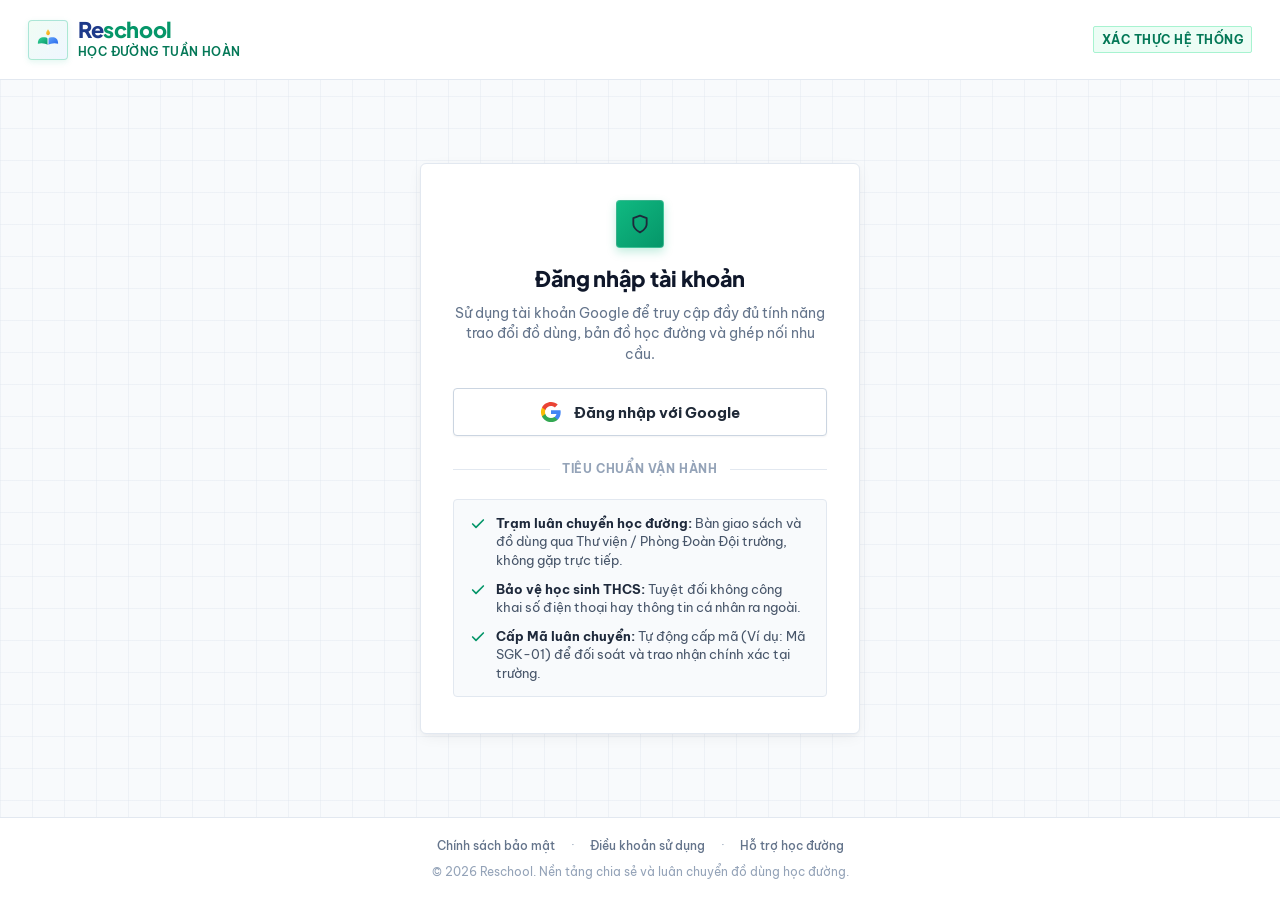
==== frontend/index.html @ 81121075 "feat(transit-hub): implement safe school transit station workflow based on client feedback (remove p" ====
<!DOCTYPE html>
<html lang="vi">
<head>
  <meta charset="UTF-8">
  <meta name="viewport" content="width=device-width, initial-scale=1.0">
  <title>Reschool - Ngân hàng đồ cũ & Sách giáo khoa luân chuyển</title>
  <meta name="description" content="Nền tảng kết nối học sinh trao tặng và nhận sách giáo khoa, đồng phục, đồ dùng học tập - Vì một ngôi trường xanh.">
  
  <!-- Favicon -->
  <link rel="icon" type="image/svg+xml" href="assets/logo-symbol.svg">

  <!-- Google Fonts: Be Vietnam Pro & Plus Jakarta Sans -->
  <link rel="preconnect" href="https://fonts.googleapis.com">
  <link rel="preconnect" href="https://fonts.gstatic.com" crossorigin>
  <link href="https://fonts.googleapis.com/css2?family=Be+Vietnam+Pro:wght@400;500;600;700;800&family=Plus+Jakarta+Sans:wght@500;600;700;800&display=swap" rel="stylesheet">

  <!-- Leaflet CSS for Map -->
  <link rel="stylesheet" href="https://unpkg.com/leaflet@1.9.4/dist/leaflet.css" integrity="sha256-p4NxAoJBhIIN+hmNHrzRCf9tD/miZyoHS5obTRR9BMY=" crossorigin=""/>

  <!-- Project Styles -->
  <link rel="stylesheet" href="css/main.css">
  <link rel="stylesheet" href="css/components.css">
  <link rel="stylesheet" href="css/map.css">
  <link rel="stylesheet" href="css/mobile-app.css">
</head>
<body>

  <!-- MAIN NAVIGATION HEADER -->
  <header class="main-header">
    <div class="header-container">
      <!-- Logo & Thương hiệu với thiết kế biểu trưng mới -->
      <a href="#" class="brand-wrapper" title="Reschool - Ngân hàng đồ dùng học đường">
        <div class="brand-logo-icon">
          <svg class="brand-svg-new" viewBox="0 0 120 120" fill="none">
            <defs>
              <linearGradient id="navLeafGrad" x1="15%" y1="10%" x2="85%" y2="90%">
                <stop offset="0%" stop-color="#34D399" />
                <stop offset="100%" stop-color="#059669" />
              </linearGradient>
              <linearGradient id="navBookGrad" x1="10%" y1="15%" x2="90%" y2="85%">
                <stop offset="0%" stop-color="#60A5FA" />
                <stop offset="100%" stop-color="#2563EB" />
              </linearGradient>
              <linearGradient id="navSparkGrad" x1="0%" y1="0%" x2="100%" y2="100%">
                <stop offset="0%" stop-color="#FCD34D" />
                <stop offset="100%" stop-color="#F59E0B" />
              </linearGradient>
            </defs>
            <path d="M34 68 C25 56 28 38 42 30 C56 22 68 34 60 48" stroke="url(#navLeafGrad)" stroke-width="7" stroke-linecap="round" />
            <path d="M86 52 C95 64 92 82 78 90 C64 98 52 86 60 72" stroke="url(#navBookGrad)" stroke-width="7" stroke-linecap="round" />
            <path d="M60 76 C52 70 38 68 28 72 C28 54 38 50 54 52 C57 52.5 59 54 60 56 Z" fill="url(#navLeafGrad)" />
            <path d="M60 76 C68 70 82 68 92 72 C92 54 82 50 66 52 C63 52.5 61 54 60 56 Z" fill="url(#navBookGrad)" />
            <path d="M60 52 L60 84" stroke="#FFFFFF" stroke-width="3" stroke-linecap="round" />
            <path d="M60 26 C60 26 54 34 54 39 C54 42.3 56.7 45 60 45 C63.3 45 66 42.3 66 39 C66 34 60 26 60 26 Z" fill="url(#navSparkGrad)" />
          </svg>
        </div>
        <div class="brand-text">
          <span class="brand-title">Re<span class="brand-accent">school</span></span>
          <span class="brand-tagline">Học đường tuần hoàn</span>
        </div>
      </a>

      <!-- Menu Tabs Navigation gọn gàng, thanh lịch -->
      <nav class="nav-tabs-wrapper" aria-label="Điều hướng chính">
        <button class="nav-tab-btn active" data-tab="explore">
          <svg class="icon icon-sm" viewBox="0 0 24 24" fill="none" stroke="currentColor" stroke-width="2" stroke-linecap="round" stroke-linejoin="round">
            <circle cx="11" cy="11" r="8"></circle>
            <line x1="21" y1="21" x2="16.65" y2="16.65"></line>
          </svg>
          <span>Khám phá</span>
        </button>
        <button class="nav-tab-btn" data-tab="map">
          <svg class="icon icon-sm" viewBox="0 0 24 24" fill="none" stroke="currentColor" stroke-width="2" stroke-linecap="round" stroke-linejoin="round">
            <polygon points="1 6 1 22 8 18 16 22 23 18 23 2 16 6 8 2 1 6"></polygon>
            <line x1="8" y1="2" x2="8" y2="18"></line>
            <line x1="16" y1="6" x2="16" y2="22"></line>
          </svg>
          <span>Bản đồ</span>
        </button>
        <button class="nav-tab-btn" data-tab="matchmaking">
          <svg class="icon icon-sm" viewBox="0 0 24 24" fill="none" stroke="currentColor" stroke-width="2" stroke-linecap="round" stroke-linejoin="round">
            <polyline points="17 1 21 5 17 9"></polyline>
            <path d="M3 11V9a4 4 0 0 1 4-4h14"></path>
            <polyline points="7 23 3 19 7 15"></polyline>
            <path d="M21 13v2a4 4 0 0 1-4 4H3"></path>
          </svg>
          <span>Ghép nối</span>
        </button>
        <button class="nav-tab-btn" data-tab="about">
          <svg class="icon icon-sm" viewBox="0 0 24 24" fill="none" stroke="currentColor" stroke-width="2" stroke-linecap="round" stroke-linejoin="round">
            <circle cx="12" cy="12" r="10"></circle>
            <line x1="12" y1="16" x2="12" y2="12"></line>
            <line x1="12" y1="8" x2="12.01" y2="8"></line>
          </svg>
          <span>Về dự án</span>
        </button>
      </nav>

      <!-- Hành động Đăng tin & Người dùng -->
      <div class="header-actions">
        <button id="btn-open-create-post" class="btn btn-primary btn-header-post">
          <svg class="icon icon-sm" viewBox="0 0 24 24" fill="none" stroke="currentColor" stroke-width="2.5" stroke-linecap="round" stroke-linejoin="round">
            <line x1="12" y1="5" x2="12" y2="19"></line>
            <line x1="5" y1="12" x2="19" y2="12"></line>
          </svg>
          <span>Đăng tin</span>
        </button>
        <div id="header-auth-box">
          <!-- Rendered by auth.js -->
        </div>
      </div>
    </div>
  </header>

  <!-- HERO BANNER TINH GIẢN, BỚT CHỮ -->
  <section class="hero-section">
    <div class="hero-container">
      <h2 class="hero-title">
        Ngân hàng đồ dùng &amp; <span>Sách học đường</span>
      </h2>
      <p class="hero-subtitle">
        Trao đổi sách giáo khoa, đồng phục và dụng cụ học tập hoàn toàn 0đ giữa các bạn học sinh.
      </p>

      <div class="hero-actions-row">
        <button class="btn btn-primary btn-hero" id="btn-hero-explore">
          <svg class="icon icon-sm" viewBox="0 0 24 24" fill="none" stroke="currentColor" stroke-width="2" stroke-linecap="round" stroke-linejoin="round">
            <circle cx="11" cy="11" r="8"></circle>
            <line x1="21" y1="21" x2="16.65" y2="16.65"></line>
          </svg>
          <span>Khám phá đồ dùng</span>
        </button>
        <button class="btn btn-outline-hero" id="btn-hero-create-post">
          <svg class="icon icon-sm" viewBox="0 0 24 24" fill="none" stroke="currentColor" stroke-width="2" stroke-linecap="round" stroke-linejoin="round">
            <line x1="12" y1="5" x2="12" y2="19"></line>
            <line x1="5" y1="12" x2="19" y2="12"></line>
          </svg>
          <span>Đăng tin trao đổi</span>
        </button>
      </div>

      <!-- Dải điểm nhấn súc tích, trực quan, không dài dòng -->
      <div class="hero-highlights-strip">
        <div class="highlight-chip">
          <span class="chip-dot dot-emerald"></span>
          <span>Hoàn toàn 0đ</span>
        </div>
        <div class="highlight-chip">
          <span class="chip-dot dot-blue"></span>
          <span>Sách &amp; Đồng phục</span>
        </div>
        <div class="highlight-chip">
          <span class="chip-dot dot-amber"></span>
          <span>Hẹn gặp tại trường</span>
        </div>
        <div class="highlight-chip">
          <span class="chip-dot dot-teal"></span>
          <span>Học sinh xác thực</span>
        </div>
      </div>
    </div>
  </section>

  <!-- MAIN CONTENT CONTAINER -->
  <main class="main-content">

    <!-- VIEW 1: KHÁM PHÁ ĐỒ DÙNG (FEED) -->
    <section id="view-explore" class="view-section active">
      <!-- Bộ lọc tìm kiếm gọn gàng -->
      <div class="filters-toolbar">
        <div class="search-primary-row">
          <div class="search-input-wrapper">
            <svg class="search-icon icon" viewBox="0 0 24 24" fill="none" stroke="currentColor" stroke-width="2" stroke-linecap="round" stroke-linejoin="round">
              <circle cx="11" cy="11" r="8"></circle>
              <line x1="21" y1="21" x2="16.65" y2="16.65"></line>
            </svg>
            <input type="text" id="global-search-input" class="search-input" placeholder="Tìm kiếm sách Toán 10 Kết Nối Tri Thức, áo khoác Kim Liên, máy tính Casio..." autocomplete="off">
          </div>
          <div class="select-group-wrapper">
            <select id="type-filter-select" class="select-filter" aria-label="Loại bài đăng">
              <option value="ALL">Tất cả bài đăng</option>
              <option value="GIVE">Đồ cho tặng (0đ)</option>
              <option value="RECEIVE">Đang cần hỗ trợ</option>
            </select>
            <select id="grade-filter-select" class="select-filter" aria-label="Khối lớp">
              <option value="ALL">Tất cả khối lớp</option>
              <option value="12">Khối lớp 12</option>
              <option value="11">Khối lớp 11</option>
              <option value="10">Khối lớp 10</option>
              <option value="9">Khối lớp 9</option>
              <option value="8">Khối lớp 8</option>
              <option value="7">Khối lớp 7</option>
              <option value="6">Khối lớp 6</option>
            </select>
          </div>
        </div>

        <!-- Chips Danh Mục Thanh Lịch -->
        <div class="categories-chips-row">
          <button class="category-chip active" data-category="ALL">
            <span class="chip-indicator"></span>
            <span>Tất cả</span>
          </button>
          <button class="category-chip" data-category="TEXTBOOK">
            <svg class="icon icon-sm" viewBox="0 0 24 24" fill="none" stroke="currentColor" stroke-width="2" stroke-linecap="round" stroke-linejoin="round">
              <path d="M4 19.5A2.5 2.5 0 0 1 6.5 17H20"></path>
              <path d="M6.5 2H20v20H6.5A2.5 2.5 0 0 1 4 19.5v-15A2.5 2.5 0 0 1 6.5 2z"></path>
            </svg>
            <span>Sách giáo khoa</span>
          </button>
          <button class="category-chip" data-category="UNIFORM">
            <svg class="icon icon-sm" viewBox="0 0 24 24" fill="none" stroke="currentColor" stroke-width="2" stroke-linecap="round" stroke-linejoin="round">
              <path d="M20.38 3.46 16 2a4 4 0 0 1-8 0L3.62 3.46a2 2 0 0 0-1.34 2.23l.58 3.47a1 1 0 0 0 .99.84H6v10c0 1.1.9 2 2 2h8a2 2 0 0 0 2-2V10h2.15a1 1 0 0 0 .99-.84l.58-3.47a2 2 0 0 0-1.34-2.23z"></path>
            </svg>
            <span>Đồng phục học sinh</span>
          </button>
          <button class="category-chip" data-category="STATIONERY">
            <svg class="icon icon-sm" viewBox="0 0 24 24" fill="none" stroke="currentColor" stroke-width="2" stroke-linecap="round" stroke-linejoin="round">
              <path d="m18 2 4 4-12 12H6v-4L18 2z"></path>
            </svg>
            <span>Dụng cụ học tập</span>
          </button>
          <button class="category-chip" data-category="OTHER">
            <svg class="icon icon-sm" viewBox="0 0 24 24" fill="none" stroke="currentColor" stroke-width="2" stroke-linecap="round" stroke-linejoin="round">
              <path d="M21 16V8a2 2 0 0 0-1-1.73l-7-4a2 2 0 0 0-2 0l-7 4A2 2 0 0 0 3 8v8a2 2 0 0 0 1 1.73l7 4a2 2 0 0 0 2 0l7-4A2 2 0 0 0 21 16z"></path>
            </svg>
            <span>Đồ dùng học đường khác</span>
          </button>
        </div>
      </div>

      <!-- Tiêu đề Feed & Số lượng -->
      <div class="feed-header-info">
        <div>
          <h2>Danh sách đồ dùng sẵn sàng luân chuyển</h2>
          <p class="feed-subtitle">Trao tặng hoàn toàn miễn phí hoặc kết nối bạn học cùng khối lớp</p>
        </div>
        <span id="items-found-count" class="items-count-badge">8 món đồ</span>
      </div>

      <!-- Grid Danh Sách Đồ Dùng -->
      <div id="items-grid" class="items-grid">
        <!-- Rendered by items.js -->
      </div>
    </section>

    <!-- VIEW 2: BẢN ĐỒ VỊ TRÍ (MAP) -->
    <section id="view-map" class="view-section">
      <div class="map-view-wrapper">
        <div class="map-view-header">
          <div>
            <h3>Bản đồ vị trí quanh các trường học</h3>
            <p>Xem các bài đăng gần trường hoặc khu vực của bạn để thuận tiện hẹn trao nhận sách và đồ dùng.</p>
          </div>
          <div class="map-legend">
            <div class="legend-item">
              <span class="legend-dot give"></span>
              <span>Điểm cho tặng</span>
            </div>
            <div class="legend-item">
              <span class="legend-dot receive"></span>
              <span>Điểm cần hỗ trợ</span>
            </div>
          </div>
        </div>
        <!-- Quick School Selector for Hai Phong -->
        <div class="map-school-selector">
          <span class="selector-label">
            <svg class="icon icon-sm" viewBox="0 0 24 24" width="16" height="16" fill="none" stroke="currentColor" stroke-width="2"><path d="M21 10c0 7-9 13-9 13s-9-6-9-13a9 9 0 0 1 18 0z"/><circle cx="12" cy="10" r="3"/></svg>
            Điểm trường Hải Phòng:
          </span>
          <div class="school-chip-list" id="map-school-chips">
            <button type="button" class="school-chip active" data-lat="20.9525" data-lng="106.3785" data-zoom="16" data-id="item-hp-aq-01">🏛️ THCS Ái Quốc (Hải Phòng)</button>
            <button type="button" class="school-chip" data-lat="20.8449" data-lng="106.6881" data-zoom="13">Toàn TP Hải Phòng</button>
            <button type="button" class="school-chip" data-lat="20.8415" data-lng="106.6963" data-zoom="16" data-id="item-hp-001">ĐH Hàng hải (VMU)</button>
            <button type="button" class="school-chip" data-lat="20.8439" data-lng="106.7115" data-zoom="16" data-id="item-hp-002">THPT Chuyên Trần Phú</button>
            <button type="button" class="school-chip" data-lat="20.8037" data-lng="106.6341" data-zoom="16" data-id="item-hp-003">ĐH Hải Phòng (Kiến An)</button>
            <button type="button" class="school-chip" data-lat="20.8550" data-lng="106.6998" data-zoom="16" data-id="item-hp-004">ĐH Y Dược HP</button>
            <button type="button" class="school-chip" data-lat="20.8601" data-lng="106.6852" data-zoom="16" data-id="item-hp-005">THPT Ngô Quyền</button>
          </div>
        </div>
        <!-- Bản đồ Google Maps & Leaflet -->
        <div id="reschool-map"></div>
      </div>
    </section>

    <!-- VIEW 3: GỢI Ý KẾT NỐI (MATCHMAKING) -->
    <section id="view-matchmaking" class="view-section">
      <div class="matchmaking-banner">
        <div class="matchmaking-banner-text">
          <h2>Gợi ý kết nối trao nhận phù hợp</h2>
          <p>Hệ thống tự động liên kết nhu cầu bộ sách giáo khoa, môn học, khối lớp và vị trí trường học gần nhau nhất để quá trình trao đổi diễn ra nhanh chóng, tiện lợi.</p>
        </div>
      </div>
      <div id="matchmaking-list">
        <!-- Rendered by matchmaking.js -->
      </div>
    </section>

    <!-- VIEW 4: VỀ DỰ ÁN & TÁC ĐỘNG XÃ HỘI -->
    <section id="view-about" class="view-section">
      <!-- 4 Thẻ Thống kê tác động môi trường -->
      <div class="stats-cards-grid">
        <div class="stat-card">
          <div class="stat-icon green">
            <svg class="icon icon-md" viewBox="0 0 24 24" fill="none" stroke="currentColor" stroke-width="2" stroke-linecap="round" stroke-linejoin="round">
              <path d="M4 19.5A2.5 2.5 0 0 1 6.5 17H20"></path>
              <path d="M6.5 2H20v20H6.5A2.5 2.5 0 0 1 4 19.5v-15A2.5 2.5 0 0 1 6.5 2z"></path>
            </svg>
          </div>
          <div>
            <div class="stat-number">1,248</div>
            <div class="stat-label">Sách & đồ dùng đã trao tặng</div>
          </div>
        </div>
        <div class="stat-card">
          <div class="stat-icon blue">
            <svg class="icon icon-md" viewBox="0 0 24 24" fill="none" stroke="currentColor" stroke-width="2" stroke-linecap="round" stroke-linejoin="round">
              <path d="M12 22v-7"></path>
              <path d="M9 7.5A6 6 0 0 1 15 12a6 6 0 0 1-6 6 6 6 0 0 1-6-6c0-4 3-7.5 6-7.5z"></path>
              <path d="M15 12c0-4 3-7.5 6-7.5-3 0-6 3.5-6 7.5z"></path>
            </svg>
          </div>
          <div>
            <div class="stat-number">426.5 kg</div>
            <div class="stat-label">Khí CO2 giảm phát thải</div>
          </div>
        </div>
        <div class="stat-card">
          <div class="stat-icon amber">
            <svg class="icon icon-md" viewBox="0 0 24 24" fill="none" stroke="currentColor" stroke-width="2" stroke-linecap="round" stroke-linejoin="round">
              <path d="M14 2H6a2 2 0 0 0-2 2v16a2 2 0 0 0 2 2h12a2 2 0 0 0 2-2V8z"></path>
              <polyline points="14 2 14 8 20 8"></polyline>
              <line x1="16" y1="13" x2="8" y2="13"></line>
              <line x1="16" y1="17" x2="8" y2="17"></line>
              <polyline points="10 9 9 9 8 9"></polyline>
            </svg>
          </div>
          <div>
            <div class="stat-number">318.2 kg</div>
            <div class="stat-label">Giấy in được tái sử dụng</div>
          </div>
        </div>
        <div class="stat-card">
          <div class="stat-icon purple">
            <svg class="icon icon-md" viewBox="0 0 24 24" fill="none" stroke="currentColor" stroke-width="2" stroke-linecap="round" stroke-linejoin="round">
              <path d="M17 21v-2a4 4 0 0 0-4-4H5a4 4 0 0 0-4 4v2"></path>
              <circle cx="9" cy="7" r="4"></circle>
              <path d="M23 21v-2a4 4 0 0 0-3-3.87"></path>
              <path d="M16 3.13a4 4 0 0 1 0 7.75"></path>
            </svg>
          </div>
          <div>
            <div class="stat-number">972</div>
            <div class="stat-label">Bạn học sinh được kết nối</div>
          </div>
        </div>
      </div>

      <!-- Vấn đề hiện tại & Giải pháp -->
      <div class="about-card-container">
        <h3 class="about-card-title text-navy">Thực trạng tài nguyên trong môi trường học đường</h3>
        <div class="about-columns-grid">
          <div class="about-box highlight-green">
            <h4>Lãng phí sách & đồ dùng còn tốt</h4>
            <p>Sách giáo khoa, áo đồng phục và đồ dùng học tập vẫn còn giá trị sử dụng cao nhưng sau mỗi năm học thường bị bỏ quên hoặc bán phế liệu, gây lãng phí tài nguyên lớn.</p>
          </div>
          <div class="about-box highlight-amber">
            <h4>Nhiều bạn học sinh cần hỗ trợ</h4>
            <p>Nhiều bạn học sinh có hoàn cảnh khó khăn cần chuẩn bị sách giáo khoa theo chương trình mới, áo ấm đồng phục hay máy tính cầm tay phục vụ học tập và thi cử.</p>
          </div>
          <div class="about-box highlight-blue">
            <h4>Cần một kênh kết nối học đường tin cậy</h4>
            <p>Reschool ra đời nhằm xây dựng không gian kết nối học sinh các trường trên địa bàn trao đổi trực tiếp, minh bạch và an toàn tuyệt đối.</p>
          </div>
        </div>
      </div>

      <!-- Lợi ích mang lại -->
      <div class="about-card-container">
        <h3 class="about-card-title text-forest">Ý nghĩa thiết thực từ Reschool</h3>
        <div class="benefits-grid">
          <div class="benefit-card">
            <div class="benefit-icon-box bg-primary-soft">
              <svg class="icon icon-md text-primary" viewBox="0 0 24 24" fill="none" stroke="currentColor" stroke-width="2" stroke-linecap="round" stroke-linejoin="round">
                <rect x="2" y="4" width="20" height="16" rx="2"></rect>
                <line x1="2" y1="10" x2="22" y2="10"></line>
              </svg>
            </div>
            <strong>Tiết kiệm chi phí</strong>
            <p>Giúp phụ huynh và học sinh giảm bớt gánh nặng tài chính đầu năm học mới.</p>
          </div>
          <div class="benefit-card">
            <div class="benefit-icon-box bg-emerald-soft">
              <svg class="icon icon-md text-primary" viewBox="0 0 24 24" fill="none" stroke="currentColor" stroke-width="2" stroke-linecap="round" stroke-linejoin="round">
                <path d="M12 22v-7"></path>
                <path d="M9 7.5A6 6 0 0 1 15 12a6 6 0 0 1-6 6 6 6 0 0 1-6-6c0-4 3-7.5 6-7.5z"></path>
                <path d="M15 12c0-4 3-7.5 6-7.5-3 0-6 3.5-6 7.5z"></path>
              </svg>
            </div>
            <strong>Bảo vệ môi trường</strong>
            <p>Kéo dài vòng đời vật dụng, giảm rác thải học đường và tiết kiệm bột giấy.</p>
          </div>
          <div class="benefit-card">
            <div class="benefit-icon-box bg-blue-soft">
              <svg class="icon icon-md text-blue" viewBox="0 0 24 24" fill="none" stroke="currentColor" stroke-width="2" stroke-linecap="round" stroke-linejoin="round">
                <path d="M20.84 4.61a5.5 5.5 0 0 0-7.78 0L12 5.67l-1.06-1.06a5.5 5.5 0 0 0-7.78 7.78l1.06 1.06L12 21.23l7.78-7.78 1.06-1.06a5.5 5.5 0 0 0 0-7.78z"></path>
              </svg>
            </div>
            <strong>Tinh thần sẻ chia</strong>
            <p>Lan tỏa văn hóa tương thân tương ái, đồng hành và gắn kết giữa các bạn học sinh.</p>
          </div>
          <div class="benefit-card">
            <div class="benefit-icon-box bg-amber-soft">
              <svg class="icon icon-md text-amber" viewBox="0 0 24 24" fill="none" stroke="currentColor" stroke-width="2" stroke-linecap="round" stroke-linejoin="round">
                <path d="M17 21v-2a4 4 0 0 0-4-4H5a4 4 0 0 0-4 4v2"></path>
                <circle cx="9" cy="7" r="4"></circle>
                <path d="M23 21v-2a4 4 0 0 0-3-3.87"></path>
                <path d="M16 3.13a4 4 0 0 1 0 7.75"></path>
              </svg>
            </div>
            <strong>Cộng đồng văn minh</strong>
            <p>Hình thành thói quen tiêu dùng có trách nhiệm và nếp sống xanh ngay trên ghế nhà trường.</p>
          </div>
        </div>
      </div>
    </section>

  </main>

  <!-- FOOTER -->
  <footer class="main-footer">
    <div class="footer-container">
      <div class="footer-brand">
        <div class="footer-logo">
          <img src="assets/logo-symbol.svg" alt="Reschool" width="32" height="32" style="border-radius: 8px;" />
          <h3>Reschool</h3>
        </div>
        <p>Hệ thống luân chuyển đồ dùng &amp; Sách giáo khoa học đường</p>
      </div>
      <div class="footer-links">
        <button class="footer-nav-link" onclick="window.reschoolApp?.switchTab('explore')">Khám phá đồ dùng</button>
        <button class="footer-nav-link" onclick="window.reschoolApp?.switchTab('map')">Bản đồ trường học</button>
        <button class="footer-nav-link" onclick="window.reschoolApp?.switchTab('matchmaking')">Gợi ý kết nối</button>
        <button class="footer-nav-link" onclick="window.reschoolApp?.switchTab('about')">Về dự án</button>
      </div>
    </div>
  </footer>

  <!-- ==========================================================================
       MODALS
       ========================================================================== -->

  <!-- 1. Modal Chi tiết Vật Phẩm -->
  <div id="item-detail-modal" class="modal-container" role="dialog" aria-modal="true">
    <!-- Content injected by items.js -->
  </div>

  <!-- 2. Modal Đăng tin Cho / Nhận (Chỉ thông tin đồ dùng thiết yếu) -->
  <div id="create-post-modal" class="modal-container" role="dialog" aria-modal="true">
    <div class="modal-backdrop"></div>
    <div class="modal-dialog">
      <div class="modal-content">
        <button class="modal-close-btn" aria-label="Đóng">
          <svg class="icon icon-sm" viewBox="0 0 24 24" fill="none" stroke="currentColor" stroke-width="2.5" stroke-linecap="round" stroke-linejoin="round">
            <line x1="18" y1="6" x2="6" y2="18"></line>
            <line x1="6" y1="6" x2="18" y2="18"></line>
          </svg>
        </button>
        <h3 class="modal-title">Đăng tin đồ dùng học đường</h3>
        <p class="modal-subtitle">Chia sẻ đồ cũ còn dùng tốt hoặc đăng tin tìm đồ bị mất, đồ dùng cần hỗ trợ.</p>

        <!-- Thông tin hồ sơ học sinh đăng tin đã lưu sẵn -->
        <div id="post-author-preset-box" class="author-preset-banner">
          <div class="preset-info-group">
            <div class="preset-avatar-circle">
              <img id="preset-user-avatar" src="https://images.unsplash.com/photo-1535713875002-d1d0cf377fde?w=100" alt="" class="preset-img" />
            </div>
            <div class="preset-meta">
              <span id="preset-user-name" class="preset-name">Đang tải học sinh...</span>
              <span id="preset-user-school" class="preset-school">Đang tải trường...</span>
            </div>
          </div>
          <button type="button" class="btn-edit-profile-inline" id="btn-edit-profile-from-post">Sửa hồ sơ</button>
        </div>

        <form id="create-post-form">
          <div class="form-row">
            <div class="form-group">
              <label>Loại bài đăng <span class="required">*</span></label>
              <select name="post-type" class="form-control" required>
                <option value="GIVE">Cần tặng lại đồ dùng (0đ)</option>
                <option value="RECEIVE">Cần tìm đồ / Báo mất đồ học sinh</option>
              </select>
            </div>
            <div class="form-group">
              <label>Danh mục đồ dùng <span class="required">*</span></label>
              <select name="post-category" class="form-control" required>
                <option value="TEXTBOOK">Sách giáo khoa</option>
                <option value="UNIFORM">Đồng phục học sinh</option>
                <option value="STATIONERY">Dụng cụ học tập</option>
                <option value="OTHER">Đồ dùng học đường khác</option>
              </select>
            </div>
          </div>

          <div class="form-group">
            <label>Tiêu đề món đồ <span class="required">*</span></label>
            <input type="text" name="post-title" class="form-control" placeholder="Ví dụ: Tìm máy tính Casio fx-580 rơi ở cổng trường, hoặc Bộ SGK Toán 10" required minlength="5">
          </div>

          <div class="form-row">
            <div class="form-group">
              <label>Khối lớp (nếu áp dụng)</label>
              <select name="post-grade" class="form-control">
                <option value="">Không phân theo lớp</option>
                <option value="12">Lớp 12</option>
                <option value="11">Lớp 11</option>
                <option value="10">Lớp 10</option>
                <option value="9">Lớp 9</option>
                <option value="8">Lớp 8</option>
                <option value="7">Lớp 7</option>
                <option value="6">Lớp 6</option>
              </select>
            </div>
            <div class="form-group">
              <label>Tình trạng / Đặc điểm nhận dạng <span class="required">*</span></label>
              <input type="text" name="post-condition" class="form-control" placeholder="Ví dụ: Máy màu đen dán sticker Pikachu ở nắp, Mới 90%..." required>
            </div>
          </div>

          <div class="form-group">
            <label>Mô tả chi tiết món đồ <span class="required">*</span></label>
            <textarea name="post-description" rows="3" class="form-control" placeholder="Mô tả cụ thể về số lượng, tình trạng, vị trí làm rơi hoặc lý do cần đồ..." required></textarea>
          </div>

          <div class="form-group">
            <label>Hình ảnh thực tế món đồ</label>
            <div class="image-upload-dropzone" onclick="document.getElementById('post-image-file').click()">
              <div class="upload-icon-circle">
                <svg class="icon icon-md" viewBox="0 0 24 24" fill="none" stroke="currentColor" stroke-width="2" stroke-linecap="round" stroke-linejoin="round">
                  <path d="M23 19a2 2 0 0 1-2 2H3a2 2 0 0 1-2-2V8a2 2 0 0 1 2-2h4l2-3h6l2 3h4a2 2 0 0 1 2 2z"></path>
                  <circle cx="12" cy="13" r="4"></circle>
                </svg>
              </div>
              <p class="dropzone-text">Bấm để tải ảnh thực tế từ thiết bị của bạn</p>
              <span class="dropzone-subtext">Hỗ trợ JPG, PNG (tối đa 5MB)</span>
              <input type="file" id="post-image-file" accept="image/*" style="display: none;">
              <div id="post-image-preview" class="image-preview-box"></div>
            </div>
          </div>

          <div class="form-group">
            <label>Trạm luân chuyển tiếp nhận tại trường</label>
            <input type="text" name="post-address" id="post-address" class="form-control" placeholder="Mặc định: Thư viện / Phòng Đoàn Đội trường">
          </div>

          <div class="form-group">
            <label>Từ khóa mô tả (cách nhau bằng dấu phẩy)</label>
            <input type="text" name="post-tags" class="form-control" placeholder="Ví dụ: Casio 580, Rơi cổng trường, Cần gấp">
          </div>

          <button type="submit" class="btn btn-primary btn-block">
            Hoàn tất đăng bài
          </button>
        </form>
      </div>
    </div>
  </div>

  <!-- 3. Modal Hoàn tất Hồ Sơ Học Sinh (Lưu vào Database) -->
  <div id="profile-onboarding-modal" class="modal-container" role="dialog" aria-modal="true">
    <div class="modal-backdrop"></div>
    <div class="modal-dialog">
      <div class="modal-content">
        <button class="modal-close-btn" aria-label="Đóng">
          <svg class="icon icon-sm" viewBox="0 0 24 24" fill="none" stroke="currentColor" stroke-width="2.5" stroke-linecap="round" stroke-linejoin="round">
            <line x1="18" y1="6" x2="6" y2="18"></line>
            <line x1="6" y1="6" x2="18" y2="18"></line>
          </svg>
        </button>
        <h3 class="modal-title">Thông tin học sinh</h3>
        <p class="modal-subtitle">Vui lòng cập nhật thông tin trường lớp một lần duy nhất. Dữ liệu sẽ được lưu vào cơ sở dữ liệu để tự động liên kết khi bạn đăng tin hoặc tìm đồ.</p>

        <form id="profile-onboarding-form">
          <div class="form-row">
            <div class="form-group">
              <label>Tên trường học <span class="required">*</span></label>
              <input type="text" name="profile-school-name" id="profile-school-name" class="form-control" placeholder="Vd: THPT Chu Văn An" required>
            </div>
            <div class="form-group">
              <label>Quận/Huyện <span class="required">*</span></label>
              <input type="text" name="profile-district" id="profile-district" class="form-control" placeholder="Vd: Tây Hồ" required>
            </div>
          </div>

          <div class="form-group">
            <label>Địa điểm hẹn gặp thuận tiện</label>
            <input type="text" name="profile-address" id="profile-address" class="form-control" placeholder="Vd: Cổng chính số 10 Thụy Khuê sau giờ tan học">
          </div>

          <div class="form-row">
            <div class="form-group">
              <label>Tên bạn học sinh <span class="required">*</span></label>
              <input type="text" name="profile-student-name" id="profile-student-name" class="form-control" placeholder="Họ và tên" required>
            </div>
            <div class="form-group">
              <label>Lớp học</label>
              <input type="text" name="profile-student-class" id="profile-student-class" class="form-control" placeholder="Vd: 11A2">
            </div>
          </div>

          <div class="form-row">
            <div class="form-group">
              <label>Số điện thoại liên hệ (Tùy chọn - Bảo mật 100%)</label>
              <input type="tel" name="profile-phone" id="profile-phone" class="form-control" placeholder="Không công khai ra ngoài">
            </div>
            <div class="form-group">
              <label>Trạm luân chuyển ưa thích</label>
              <input type="text" name="profile-station" id="profile-station" class="form-control" placeholder="Thư viện / Phòng Đoàn Đội trường">
            </div>
          </div>

          <button type="submit" class="btn btn-primary btn-block">
            Lưu thông tin hồ sơ
          </button>
        </form>
      </div>
    </div>
  </div>

  <!-- 4. Modal Đăng Nhập Học Sinh (Google 1-Click) -->
  <div id="auth-modal" class="modal-container" role="dialog" aria-modal="true">
    <div class="modal-backdrop"></div>
    <div class="modal-dialog" style="max-width: 440px;">
      <div class="modal-content" style="text-align: center; padding: 36px 28px;">
        <button class="modal-close-btn" aria-label="Đóng">
          <svg class="icon icon-sm" viewBox="0 0 24 24" fill="none" stroke="currentColor" stroke-width="2.5" stroke-linecap="round" stroke-linejoin="round">
            <line x1="18" y1="6" x2="6" y2="18"></line>
            <line x1="6" y1="6" x2="18" y2="18"></line>
          </svg>
        </button>
        
        <img src="assets/logo-symbol.svg" alt="Reschool" width="56" height="56" style="margin: 0 auto 16px; border-radius: 14px; display: block;" />

        <h3 class="modal-title" style="margin-bottom: 8px;">Đăng nhập học sinh</h3>
        <p class="modal-subtitle" style="margin-bottom: 24px;">Đăng nhập 1 chạm bằng Google để trao tặng và tìm kiếm đồ dùng học đường cùng các bạn trong trường.</p>

        <button type="button" id="btn-google-login" class="btn-google-auth">
          <svg class="google-icon" viewBox="0 0 24 24">
            <path fill="#4285F4" d="M22.56 12.25c0-.78-.07-1.53-.2-2.25H12v4.26h5.92c-.26 1.37-1.04 2.53-2.21 3.31v2.77h3.57c2.08-1.92 3.28-4.74 3.28-8.09z"/>
            <path fill="#34A853" d="M12 23c2.97 0 5.46-.98 7.28-2.66l-3.57-2.77c-.98.66-2.23 1.06-3.71 1.06-2.86 0-5.29-1.93-6.16-4.53H2.18v2.84C3.99 20.53 7.7 23 12 23z"/>
            <path fill="#FBBC05" d="M5.84 14.09c-.22-.66-.35-1.36-.35-2.09s.13-1.43.35-2.09V7.06H2.18C1.43 8.55 1 10.22 1 12s.43 3.45 1.18 4.94l2.85-2.22.81-.63z"/>
            <path fill="#EA4335" d="M12 5.38c1.62 0 3.06.56 4.21 1.64l3.15-3.15C17.45 2.09 14.97 1 12 1 7.7 1 3.99 3.47 2.18 7.06l3.66 2.84c.87-2.6 3.3-4.52 6.16-4.52z"/>
          </svg>
          <span>Đăng nhập với Google</span>
        </button>

        <div class="auth-security-note">
          <svg class="icon icon-sm" viewBox="0 0 24 24" fill="none" stroke="currentColor" stroke-width="2" stroke-linecap="round" stroke-linejoin="round">
            <rect x="3" y="11" width="18" height="11" rx="2" ry="2"></rect>
            <path d="M7 11V7a5 5 0 0 1 10 0v4"></path>
          </svg>
          <span>Xác thực an toàn • Không lưu mật khẩu</span>
        </div>
      </div>
    </div>
  </div>

  <!-- 5. Modal Phiếu Luân Chuyển Học Đường (Mô hình Trạm Luân Chuyển Thư viện / Phòng Đoàn Đội) -->
  <div id="transit-ticket-modal" class="modal-container" role="dialog" aria-modal="true">
    <div class="modal-backdrop"></div>
    <div class="modal-dialog" style="max-width: 480px;">
      <div class="modal-content transit-ticket-modal-content">
        <button class="modal-close-btn" aria-label="Đóng">
          <svg class="icon icon-sm" viewBox="0 0 24 24" fill="none" stroke="currentColor" stroke-width="2.5" stroke-linecap="round" stroke-linejoin="round">
            <line x1="18" y1="6" x2="6" y2="18"></line>
            <line x1="6" y1="6" x2="18" y2="18"></line>
          </svg>
        </button>

        <div class="transit-ticket-header">
          <div class="ticket-station-badge">
            <svg class="icon icon-xs" viewBox="0 0 24 24" fill="none" stroke="currentColor" stroke-width="2.5"><path d="M12 22s8-4 8-10V5l-8-3-8 3v7c0 6 8 10 8 10z"/></svg>
            <span>MÔ HÌNH TRẠM LUÂN CHUYỂN HỌC ĐƯỜNG</span>
          </div>
          <h3 id="ticket-modal-title">Đăng ký luân chuyển thành công!</h3>
          <p class="ticket-sub">Không công khai SĐT cá nhân • Bàn giao và nhận đồ an toàn tại trường</p>
        </div>

        <div class="transit-code-card">
          <span class="transit-code-label">MÃ LUÂN CHUYỂN CỦA BẠN</span>
          <div class="transit-code-value" id="display-transit-code">Mã SGK-01</div>
          <button type="button" id="btn-copy-transit-code" class="btn-copy-code">
            <svg class="icon icon-xs" viewBox="0 0 24 24" fill="none" stroke="currentColor" stroke-width="2"><rect x="9" y="9" width="13" height="13" rx="2" ry="2"></rect><path d="M5 15H4a2 2 0 0 1-2-2V4a2 2 0 0 1 2-2h9a2 2 0 0 1 2 2v1"></path></svg>
            <span>Sao chép mã</span>
          </button>
        </div>

        <div class="transit-ticket-details">
          <div class="ticket-detail-row">
            <span class="detail-label">Vật phẩm:</span>
            <strong id="ticket-item-title" class="detail-value text-primary">...</strong>
          </div>
          <div class="ticket-detail-row">
            <span class="detail-label">Trạm luân chuyển:</span>
            <strong id="ticket-station-name" class="detail-value">Thư viện / Phòng Đoàn Đội - Trường THCS Ái Quốc</strong>
          </div>
        </div>

        <div class="transit-steps-guide">
          <h4>Quy trình trao nhận an toàn tại trường:</h4>
          <div class="transit-step-item">
            <div class="step-num">1</div>
            <div class="step-desc">
              <strong>Học sinh cho đồ:</strong> Mang sách/đồ dùng đến gửi tại Trạm luân chuyển (Thư viện hoặc phòng Đoàn/Đội trường), đọc <strong>Mã luân chuyển</strong> cho Thủ thư hoặc Thầy/Cô phụ trách.
            </div>
          </div>
          <div class="transit-step-item">
            <div class="step-num">2</div>
            <div class="step-desc">
              <strong>Học sinh nhận đồ:</strong> Đến Trạm luân chuyển, đọc <strong>Mã luân chuyển</strong> để nhận sách/đồ dùng hoàn toàn miễn phí (0đ).
            </div>
          </div>
        </div>

        <div class="transit-modal-footer">
          <button type="button" class="btn btn-primary btn-block btn-close-transit-modal">
            Tôi đã ghi nhớ mã & Đóng
          </button>
        </div>
      </div>
    </div>
  </div>

  <!-- MOBILE BOTTOM NAVIGATION (Thanh điều hướng ứng dụng di động) -->
  <nav class="mobile-bottom-nav" aria-label="Điều hướng di động">
    <button class="bottom-nav-item nav-tab-btn active" data-tab="explore">
      <div class="bottom-nav-icon">
        <svg class="icon" viewBox="0 0 24 24" fill="none" stroke="currentColor" stroke-width="2" stroke-linecap="round" stroke-linejoin="round">
          <circle cx="11" cy="11" r="8"></circle>
          <line x1="21" y1="21" x2="16.65" y2="16.65"></line>
        </svg>
      </div>
      <span class="bottom-nav-label">Khám phá</span>
    </button>

    <button class="bottom-nav-item nav-tab-btn" data-tab="map">
      <div class="bottom-nav-icon">
        <svg class="icon" viewBox="0 0 24 24" fill="none" stroke="currentColor" stroke-width="2" stroke-linecap="round" stroke-linejoin="round">
          <polygon points="1 6 1 22 8 18 16 22 23 18 23 2 16 6 8 2 1 6"></polygon>
          <line x1="8" y1="2" x2="8" y2="18"></line>
          <line x1="16" y1="6" x2="16" y2="22"></line>
        </svg>
      </div>
      <span class="bottom-nav-label">Bản đồ</span>
    </button>

    <!-- Nút Đăng tin nổi bật giữa màn hình theo chuẩn Instagram / TikTok / Chợ Tốt -->
    <button class="bottom-nav-item bottom-nav-fab" id="btn-mobile-create-post" aria-label="Đăng tin">
      <div class="fab-circle">
        <svg class="icon" viewBox="0 0 24 24" fill="none" stroke="#FFFFFF" stroke-width="2.6" stroke-linecap="round" stroke-linejoin="round">
          <line x1="12" y1="5" x2="12" y2="19"></line>
          <line x1="5" y1="12" x2="19" y2="12"></line>
        </svg>
      </div>
      <span class="bottom-nav-label">Đăng tin</span>
    </button>

    <button class="bottom-nav-item nav-tab-btn" data-tab="matchmaking">
      <div class="bottom-nav-icon">
        <svg class="icon" viewBox="0 0 24 24" fill="none" stroke="currentColor" stroke-width="2" stroke-linecap="round" stroke-linejoin="round">
          <polyline points="17 1 21 5 17 9"></polyline>
          <path d="M3 11V9a4 4 0 0 1 4-4h14"></path>
          <polyline points="7 23 3 19 7 15"></polyline>
          <path d="M21 13v2a4 4 0 0 1-4 4H3"></path>
        </svg>
      </div>
      <span class="bottom-nav-label">Ghép nối</span>
    </button>

    <button class="bottom-nav-item nav-tab-btn" data-tab="about">
      <div class="bottom-nav-icon">
        <svg class="icon" viewBox="0 0 24 24" fill="none" stroke="currentColor" stroke-width="2" stroke-linecap="round" stroke-linejoin="round">
          <circle cx="12" cy="12" r="10"></circle>
          <line x1="12" y1="16" x2="12" y2="12"></line>
          <line x1="12" y1="8" x2="12.01" y2="8"></line>
        </svg>
      </div>
      <span class="bottom-nav-label">Về dự án</span>
    </button>
  </nav>

  <!-- Leaflet Map JS -->
  <script src="https://unpkg.com/leaflet@1.9.4/dist/leaflet.js" integrity="sha256-20nQCchB9co0qIjJZRGuk2/Z9VM+kNiyxNV1lvTlZBo=" crossorigin=""></script>

  <!-- Application Main Script (ES Modules) -->
  <script type="module" src="js/app.js"></script>
</body>
</html>
---- frontend/css/main.css ----
/* ==========================================================================
   RESCHOOL DESIGN SYSTEM - NGÂN HÀNG ĐỒ CŨ & SGK LUÂN CHUYỂN
   Phong cách học đường hiện đại, sinh động, chuẩn văn hóa trường học Việt Nam
   Thiết kế chỉn chu, gọn gàng, human-crafted 100%
   ========================================================================== */

@import url('https://fonts.googleapis.com/css2?family=Be+Vietnam+Pro:wght@400;500;600;700;800&family=Plus+Jakarta+Sans:wght@500;600;700;800&display=swap');

:root {
  /* Bảng màu chính - Xanh môi trường & Tri thức học đường */
  --primary-50: #ECFDF5;
  --primary-100: #D1FAE5;
  --primary-200: #A7F3D0;
  --primary-400: #34D399;
  --primary-500: #10B981;
  --primary-600: #059669;
  --primary-700: #047857;
  --primary-800: #065F46;

  /* Màu phụ - Xanh hải quân học đường */
  --blue-50: #EFF6FF;
  --blue-100: #DBEAFE;
  --blue-200: #BFDBFE;
  --blue-500: #3B82F6;
  --blue-600: #2563EB;
  --blue-700: #1D4ED8;
  --blue-800: #1E3A8A;

  /* Màu điểm nhấn - Vàng nắng học trò */
  --amber-50: #FFFBEB;
  --amber-100: #FEF3C7;
  --amber-500: #F59E0B;
  --amber-600: #D97706;

  /* Màu trung tính & Nền */
  --slate-50: #F8FAFC;
  --slate-100: #F1F5F9;
  --slate-200: #E2E8F0;
  --slate-300: #CBD5E1;
  --slate-400: #94A3B8;
  --slate-500: #64748B;
  --slate-600: #475569;
  --slate-700: #334155;
  --slate-800: #1E293B;
  --slate-900: #0F172A;

  /* Đổ bóng tự nhiên */
  --shadow-xs: 0 1px 2px 0 rgba(15, 23, 42, 0.05);
  --shadow-sm: 0 2px 6px 0 rgba(15, 23, 42, 0.04);
  --shadow-md: 0 8px 24px -4px rgba(15, 23, 42, 0.08);
  --shadow-lg: 0 16px 36px -6px rgba(15, 23, 42, 0.12);
  --shadow-highlight: 0 0 0 3px rgba(16, 185, 129, 0.2);

  /* Bán kính bo góc - Phong cách Doanh nghiệp / Enterprise UI (Vuông vức, gọn mắt) */
  --radius-xs: 2px;
  --radius-sm: 4px;
  --radius-md: 4px;
  --radius-lg: 6px;
  --radius-full: 4px;

  /* Phông chữ */
  --font-main: 'Be Vietnam Pro', -apple-system, BlinkMacSystemFont, sans-serif;
  --font-heading: 'Plus Jakarta Sans', 'Be Vietnam Pro', sans-serif;
}

*, *::before, *::after {
  box-sizing: border-box;
  margin: 0;
  padding: 0;
}

html {
  font-family: var(--font-main);
  background-color: var(--slate-50);
  color: var(--slate-800);
  line-height: 1.6;
  -webkit-font-smoothing: antialiased;
  scroll-behavior: smooth;
}

body {
  min-height: 100vh;
  display: flex;
  flex-direction: column;
}

/* ==========================================================================
   SVG ICONS UTILITY
   ========================================================================== */
.icon {
  width: 18px;
  height: 18px;
  stroke: currentColor;
  fill: none;
  display: inline-block;
  vertical-align: middle;
  flex-shrink: 0;
}

.icon-sm { width: 15px; height: 15px; }
.icon-md { width: 20px; height: 20px; }
.icon-lg { width: 28px; height: 28px; }

.brand-svg {
  width: 24px;
  height: 24px;
  stroke: #FFFFFF;
}

/* Text & Colors Utility */
.text-primary { color: var(--primary-600); }
.text-blue { color: var(--blue-600); }
.text-amber { color: var(--amber-600); }
.text-navy { color: var(--blue-800); }
.text-forest { color: var(--primary-800); }
.text-muted { color: var(--slate-400); }

/* ==========================================================================
   TOP BAR & NAVIGATION HEADER
   ========================================================================== */
.top-notice-bar {
  background: linear-gradient(90deg, #065F46 0%, #047857 50%, #1E3A8A 100%);
  color: #FFFFFF;
  padding: 8px 24px;
  font-size: 0.82rem;
  font-weight: 500;
}

.notice-container {
  max-width: 1240px;
  margin: 0 auto;
  display: flex;
  justify-content: space-between;
  align-items: center;
  gap: 16px;
}

.notice-content {
  display: flex;
  align-items: center;
  gap: 10px;
}

.notice-pill {
  background: rgba(255, 255, 255, 0.22);
  padding: 2px 8px;
  border-radius: 2px;
  font-size: 0.72rem;
  font-weight: 700;
  text-transform: uppercase;
  letter-spacing: 0.5px;
}

.notice-text {
  font-size: 0.82rem;
  opacity: 0.95;
}

.notice-support {
  display: flex;
  align-items: center;
  gap: 6px;
  font-size: 0.8rem;
}

.support-label {
  color: rgba(255, 255, 255, 0.8);
}

.support-link {
  color: #FFFFFF;
  text-decoration: underline;
  text-underline-offset: 3px;
  font-weight: 600;
  transition: opacity 0.15s ease;
}

.support-link:hover {
  opacity: 0.85;
}

/* /* ==========================================================================
   MAIN NAVIGATION HEADER (MODERN GLASSMORPHISM & NEW LOGO)
   ========================================================================== */
.main-header {
  background: rgba(255, 255, 255, 0.88);
  backdrop-filter: blur(16px);
  -webkit-backdrop-filter: blur(16px);
  border-bottom: 1px solid rgba(226, 232, 240, 0.85);
  position: sticky;
  top: 0;
  z-index: 1000;
  box-shadow: 0 4px 20px -2px rgba(15, 23, 42, 0.04);
  transition: all 0.2s ease;
}

.header-container {
  max-width: 1240px;
  margin: 0 auto;
  padding: 10px 24px;
  display: flex;
  align-items: center;
  justify-content: space-between;
  gap: 20px;
}

/* Brand & New Logo */
.brand-wrapper {
  display: flex;
  align-items: center;
  gap: 12px;
  text-decoration: none;
  color: inherit;
  flex-shrink: 0;
}

.brand-logo-icon {
  width: 40px;
  height: 40px;
  border-radius: 4px;
  background: linear-gradient(135deg, #F0FDF4 0%, #EFF6FF 100%);
  border: 1px solid rgba(16, 185, 129, 0.3);
  display: flex;
  align-items: center;
  justify-content: center;
  box-shadow: 0 2px 6px rgba(16, 185, 129, 0.12);
  transition: transform 0.15s ease, box-shadow 0.15s ease;
}

.brand-wrapper:hover .brand-logo-icon {
  transform: translateY(-1px);
  box-shadow: 0 4px 10px rgba(16, 185, 129, 0.2);
}

.brand-svg-new {
  width: 38px;
  height: 38px;
}

.brand-text {
  display: flex;
  flex-direction: column;
}

.brand-title {
  font-family: var(--font-heading);
  font-size: 1.35rem;
  font-weight: 800;
  color: var(--blue-800);
  line-height: 1.15;
  letter-spacing: -0.4px;
}

.brand-accent {
  color: var(--primary-600);
}

.brand-tagline {
  font-size: 0.72rem;
  color: var(--primary-700);
  font-weight: 600;
  letter-spacing: 0.4px;
  text-transform: uppercase;
}

/* Navigation Tabs (Thiết kế vuông vức chuẩn Corporate) */
.nav-tabs-wrapper {
  display: flex;
  align-items: center;
  background: rgba(241, 245, 249, 0.85);
  border: 1px solid rgba(226, 232, 240, 0.8);
  padding: 3px;
  border-radius: 4px;
  gap: 2px;
}

.nav-tab-btn {
  background: transparent;
  border: 1px solid transparent;
  padding: 7px 16px;
  border-radius: 3px;
  font-family: var(--font-main);
  font-size: 0.86rem;
  font-weight: 600;
  color: var(--slate-600);
  cursor: pointer;
  transition: all 0.15s ease;
  display: flex;
  align-items: center;
  gap: 6px;
}

.nav-tab-btn:hover {
  color: var(--blue-700);
  background: rgba(255, 255, 255, 0.75);
}

.nav-tab-btn.active {
  background: #FFFFFF;
  color: var(--primary-700);
  border-color: rgba(226, 232, 240, 0.9);
  box-shadow: 0 1px 3px rgba(15, 23, 42, 0.06);
}

.nav-tab-btn.active svg {
  stroke: var(--primary-600);
}

.header-actions {
  display: flex;
  align-items: center;
  gap: 12px;
  flex-shrink: 0;
}

.btn-header-post {
  padding: 8px 18px;
  font-size: 0.88rem;
  font-weight: 700;
  border-radius: 4px;
  box-shadow: 0 2px 6px rgba(16, 185, 129, 0.25);
}

.btn-header-post:hover {
  transform: translateY(-1px);
  box-shadow: 0 4px 12px rgba(16, 185, 129, 0.35);
}

/* ==========================================================================
   HERO SECTION (TINH GIẢN, BỚT CHỮ, THOÁNG ĐÃNG)
   ========================================================================== */
.hero-section {
  background: linear-gradient(180deg, #F0FDF4 0%, #FFFFFF 100%);
  border-bottom: 1px solid var(--slate-200);
  padding: 40px 24px 32px;
  text-align: center;
  position: relative;
}

.hero-container {
  max-width: 820px;
  margin: 0 auto;
}

.hero-title {
  font-family: var(--font-heading);
  font-size: 2.2rem;
  font-weight: 800;
  color: var(--blue-800);
  line-height: 1.25;
  margin-bottom: 10px;
  letter-spacing: -0.4px;
}

.hero-title span {
  color: var(--primary-600);
}

.hero-subtitle {
  font-size: 1.02rem;
  color: var(--slate-600);
  max-width: 620px;
  margin: 0 auto 20px;
  line-height: 1.55;
  font-weight: 400;
}

.hero-actions-row {
  display: flex;
  align-items: center;
  justify-content: center;
  gap: 12px;
  margin-bottom: 24px;
  flex-wrap: wrap;
}

.btn-hero {
  padding: 11px 22px;
  font-size: 0.92rem;
  font-weight: 700;
  border-radius: 4px;
}

.btn-outline-hero {
  background: #FFFFFF;
  color: var(--slate-700);
  border: 1.5px solid var(--slate-300);
  padding: 11px 22px;
  border-radius: 4px;
  font-family: var(--font-main);
  font-weight: 600;
  font-size: 0.92rem;
  cursor: pointer;
  transition: all 0.15s ease;
  display: inline-flex;
  align-items: center;
  gap: 8px;
}

.btn-outline-hero:hover {
  background: var(--slate-50);
  border-color: var(--slate-400);
  color: var(--slate-900);
  transform: translateY(-1px);
}

/* Dải điểm nhấn thanh thoát - Vuông vức chuẩn Enterprise */
.hero-highlights-strip {
  display: flex;
  align-items: center;
  justify-content: center;
  flex-wrap: wrap;
  gap: 10px;
}

.highlight-chip {
  display: inline-flex;
  align-items: center;
  gap: 7px;
  background: #FFFFFF;
  border: 1px solid var(--slate-200);
  padding: 6px 12px;
  border-radius: 3px;
  font-size: 0.82rem;
  font-weight: 600;
  color: var(--slate-700);
  box-shadow: 0 1px 2px rgba(15, 23, 42, 0.04);
}

.chip-dot {
  width: 7px;
  height: 7px;
  border-radius: 1px;
}

.dot-emerald { background: #10B981; }
.dot-blue { background: #3B82F6; }
.dot-amber { background: #F59E0B; }
.dot-teal { background: #14B8A6; }



/* ==========================================================================
   VIEW SECTIONS (TABS)
   ========================================================================== */
.main-content {
  flex: 1;
  max-width: 1240px;
  width: 100%;
  margin: 0 auto;
  padding: 32px 24px;
}

.view-section {
  display: none;
}

.view-section.active {
  display: block;
  animation: fadeIn 0.25s ease-out;
}

@keyframes fadeIn {
  from { opacity: 0; transform: translateY(6px); }
  to { opacity: 1; transform: translateY(0); }
}

/* ==========================================================================
   FOOTER
   ========================================================================== */
.main-footer {
  background: #FFFFFF;
  border-top: 1px solid var(--slate-200);
  padding: 32px 24px;
  margin-top: auto;
}

.footer-container {
  max-width: 1240px;
  margin: 0 auto;
  display: flex;
  justify-content: space-between;
  align-items: center;
  flex-wrap: wrap;
  gap: 20px;
}

.footer-brand {
  display: flex;
  flex-direction: column;
  gap: 4px;
}

.footer-logo {
  display: flex;
  align-items: center;
  gap: 10px;
}

.footer-logo .brand-svg {
  stroke: var(--primary-600);
  width: 22px;
  height: 22px;
}

.footer-brand h3 {
  font-size: 1.15rem;
  color: var(--blue-800);
  font-weight: 800;
}

.footer-brand p {
  font-size: 0.84rem;
  color: var(--slate-500);
}

.footer-links {
  display: flex;
  gap: 12px;
  flex-wrap: wrap;
}

.footer-nav-link {
  background: none;
  border: none;
  color: var(--slate-600);
  font-family: var(--font-main);
  font-size: 0.88rem;
  font-weight: 500;
  cursor: pointer;
  padding: 4px 8px;
  transition: color 0.15s ease;
}

.footer-nav-link:hover {
  color: var(--primary-600);
}

/* ==========================================================================
   RESPONSIVE DESIGN
   ========================================================================== */
@media (max-width: 900px) {
  .steps-highlight-row {
    grid-template-columns: repeat(2, 1fr);
  }
  .hero-title {
    font-size: 1.85rem;
  }
  .nav-tab-btn span {
    display: none;
  }
  .nav-tab-btn {
    padding: 8px 12px;
  }
}

@media (max-width: 600px) {
  .steps-highlight-row {
    grid-template-columns: 1fr;
  }
  .header-container {
    padding: 10px 16px;
  }
  .brand-text span {
    display: none;
  }
  .top-notice-bar {
    padding: 8px 16px;
  }
  .notice-container {
    flex-direction: column;
    align-items: flex-start;
    gap: 4px;
  }
  .notice-support {
    font-size: 0.75rem;
  }
}
---- frontend/css/components.css ----
/* ==========================================================================
   RESCHOOL COMPONENTS & UI WIDGETS
   Human-crafted aesthetics, clean layout, responsive cards, modern micro-interactions
   ========================================================================== */

/* ==========================================================================
   BUTTONS
   ========================================================================== */
.btn {
  display: inline-flex;
  align-items: center;
  justify-content: center;
  gap: 8px;
  font-family: var(--font-main);
  font-weight: 600;
  font-size: 0.9rem;
  padding: 10px 18px;
  border-radius: 4px;
  border: 1px solid transparent;
  cursor: pointer;
  transition: all 0.15s ease;
  text-decoration: none;
  white-space: nowrap;
}

.btn:active {
  transform: scale(0.99);
}

.btn-primary {
  background: linear-gradient(135deg, var(--primary-600) 0%, var(--primary-500) 100%);
  color: #FFFFFF;
  border: 1px solid rgba(5, 150, 105, 0.4);
  box-shadow: 0 1px 3px rgba(16, 185, 129, 0.25);
}

.btn-primary:hover {
  background: linear-gradient(135deg, var(--primary-700) 0%, var(--primary-600) 100%);
  box-shadow: 0 3px 8px rgba(16, 185, 129, 0.35);
  transform: translateY(-1px);
}

.btn-primary-soft {
  background: var(--primary-50);
  color: var(--primary-700);
  border: 1px solid var(--primary-200);
}

.btn-primary-soft:hover {
  background: var(--primary-100);
  color: var(--primary-800);
  border-color: var(--primary-400);
}

.btn-outline {
  background: #FFFFFF;
  color: var(--slate-700);
  border: 1px solid var(--slate-300);
}

.btn-outline:hover {
  background: var(--slate-50);
  border-color: var(--slate-400);
  color: var(--slate-900);
  transform: translateY(-1px);
}

.btn-zalo {
  background: #0068FF;
  color: #FFFFFF;
  border: 1px solid #0055D4;
  box-shadow: 0 1px 3px rgba(0, 104, 255, 0.25);
}

.btn-zalo:hover {
  background: #0055D4;
  box-shadow: 0 3px 8px rgba(0, 104, 255, 0.35);
  transform: translateY(-1px);
}

.btn-phone {
  background: #FFFFFF;
  color: var(--slate-800);
  border: 1px solid var(--slate-300);
}

.btn-phone:hover {
  background: var(--slate-100);
  border-color: var(--slate-400);
}

.btn-sm {
  padding: 6px 12px;
  font-size: 0.82rem;
  border-radius: 3px;
}

.btn-block {
  width: 100%;
  padding: 12px;
  margin-top: 10px;
}

/* ==========================================================================
   BADGES & CHIPS (HÌNH KHỐI VUÔNG VỨC DOANH NGHIỆP)
   ========================================================================== */
.badge {
  display: inline-flex;
  align-items: center;
  gap: 4px;
  font-size: 0.74rem;
  font-weight: 700;
  padding: 3px 8px;
  border-radius: 2px;
  text-transform: uppercase;
  letter-spacing: 0.4px;
}

.badge-give {
  background: #10B981;
  color: #FFFFFF;
}

.badge-receive {
  background: #2563EB;
  color: #FFFFFF;
}

.badge-category {
  background: rgba(255, 255, 255, 0.95);
  color: var(--slate-800);
  border: 1px solid var(--slate-200);
  backdrop-filter: blur(4px);
  box-shadow: var(--shadow-xs);
}

.badge-grade {
  position: absolute;
  bottom: 10px;
  right: 10px;
  background: rgba(15, 23, 42, 0.85);
  color: #FFFFFF;
  font-size: 0.74rem;
  font-weight: 600;
  padding: 2px 7px;
  border-radius: 2px;
  backdrop-filter: blur(4px);
}

.badge-neutral {
  background: var(--slate-100);
  color: var(--slate-700);
  border: 1px solid var(--slate-300);
}

/* ==========================================================================
   SEARCH & FILTERS TOOLBAR
   ========================================================================== */
.filters-toolbar {
  background: #FFFFFF;
  border: 1px solid var(--slate-200);
  border-radius: 4px;
  padding: 16px 20px;
  box-shadow: var(--shadow-xs);
  margin-bottom: 24px;
  display: flex;
  flex-direction: column;
  gap: 14px;
}

.search-primary-row {
  display: flex;
  gap: 12px;
  align-items: center;
  flex-wrap: wrap;
}

.search-input-wrapper {
  flex: 1;
  min-width: 280px;
  position: relative;
  display: flex;
  align-items: center;
}

.search-icon {
  position: absolute;
  left: 14px;
  color: var(--slate-400);
  pointer-events: none;
}

.search-input {
  width: 100%;
  padding: 10px 14px 10px 40px;
  border: 1px solid var(--slate-300);
  border-radius: 4px;
  font-family: var(--font-main);
  font-size: 0.9rem;
  color: var(--slate-800);
  outline: none;
  transition: all 0.15s ease;
  background: var(--slate-50);
}

.search-input:focus {
  border-color: var(--primary-500);
  background: #FFFFFF;
  box-shadow: var(--shadow-highlight);
}

.select-group-wrapper {
  display: flex;
  gap: 10px;
}

.select-filter {
  padding: 9px 36px 9px 12px;
  border: 1px solid var(--slate-300);
  border-radius: 4px;
  font-family: var(--font-main);
  font-size: 0.86rem;
  font-weight: 600;
  color: var(--slate-700);
  background-color: var(--slate-50);
  background-image: url("data:image/svg+xml,%3Csvg xmlns='http://www.w3.org/2000/svg' width='16' height='16' viewBox='0 0 24 24' fill='none' stroke='%2364748B' stroke-width='2' stroke-linecap='round' stroke-linejoin='round'%3E%3Cpolyline points='6 9 12 15 18 9'%3E%3C/polyline%3E%3C/svg%3E");
  background-repeat: no-repeat;
  background-position: right 12px center;
  appearance: none;
  -webkit-appearance: none;
  cursor: pointer;
  outline: none;
  transition: border-color 0.15s ease;
}

.select-filter:focus {
  border-color: var(--primary-500);
  background-color: #FFFFFF;
}

.categories-chips-row {
  display: flex;
  align-items: center;
  gap: 8px;
  flex-wrap: wrap;
}

.category-chip {
  background: var(--slate-50);
  border: 1px solid var(--slate-200);
  padding: 6px 12px;
  border-radius: 3px;
  font-size: 0.82rem;
  font-weight: 600;
  color: var(--slate-600);
  cursor: pointer;
  transition: all 0.15s ease;
  display: inline-flex;
  align-items: center;
  gap: 6px;
}

.category-chip:hover {
  background: var(--primary-50);
  border-color: var(--primary-200);
  color: var(--primary-700);
}

.category-chip.active {
  background: var(--primary-600);
  color: #FFFFFF;
  border-color: var(--primary-600);
  box-shadow: 0 1px 4px rgba(16, 185, 129, 0.28);
}

.category-chip.active svg {
  stroke: #FFFFFF;
}

.chip-indicator {
  width: 6px;
  height: 6px;
  border-radius: 1px;
  background: currentColor;
}

.feed-header-info {
  display: flex;
  justify-content: space-between;
  align-items: center;
  margin-bottom: 20px;
}

.feed-header-info h2 {
  font-size: 1.25rem;
  font-weight: 800;
  color: var(--blue-800);
}

.feed-subtitle {
  font-size: 0.85rem;
  color: var(--slate-500);
  margin-top: 2px;
}

.items-count-badge {
  background: var(--blue-50);
  color: var(--blue-700);
  border: 1px solid var(--blue-200);
  padding: 3px 10px;
  border-radius: 2px;
  font-size: 0.78rem;
  font-weight: 700;
}

/* ==========================================================================
   ITEM CARDS & GRID (VUÔNG VỨC DOANH NGHIỆP)
   ========================================================================== */
.items-grid {
  display: grid;
  grid-template-columns: repeat(auto-fill, minmax(280px, 1fr));
  gap: 22px;
}

.item-card {
  background: #FFFFFF;
  border: 1px solid var(--slate-200);
  border-radius: 4px;
  overflow: hidden;
  box-shadow: 0 1px 3px rgba(15, 23, 42, 0.05);
  transition: all 0.2s cubic-bezier(0.16, 1, 0.3, 1);
  display: flex;
  flex-direction: column;
  cursor: pointer;
}

.item-card:hover {
  transform: translateY(-2px);
  box-shadow: 0 4px 14px -2px rgba(15, 23, 42, 0.1);
  border-color: var(--slate-300);
}

.item-card-image-box {
  position: relative;
  width: 100%;
  height: 190px;
  background-color: var(--slate-100);
  overflow: hidden;
}

.item-card-image-box img {
  width: 100%;
  height: 100%;
  object-fit: cover;
  transition: transform 0.3s ease;
}

.item-card:hover .item-card-image-box img {
  transform: scale(1.03);
}

.card-badges-top {
  position: absolute;
  top: 10px;
  left: 10px;
  display: flex;
  gap: 6px;
  flex-wrap: wrap;
}

.item-card-body {
  padding: 16px;
  display: flex;
  flex-direction: column;
  flex: 1;
}

.item-school-meta {
  display: flex;
  align-items: center;
  gap: 6px;
  font-size: 0.8rem;
  font-weight: 600;
  color: var(--blue-700);
  margin-bottom: 8px;
}

.item-card-title {
  font-size: 1.02rem;
  font-weight: 700;
  color: var(--slate-900);
  line-height: 1.4;
  margin-bottom: 8px;
  display: -webkit-box;
  -webkit-line-clamp: 2;
  -webkit-box-orient: vertical;
  overflow: hidden;
}

.item-condition-row {
  display: flex;
  align-items: center;
  gap: 6px;
  font-size: 0.8rem;
  color: var(--slate-500);
  margin-bottom: 16px;
}

.condition-dot {
  width: 6px;
  height: 6px;
  background: var(--primary-500);
  border-radius: 1px;
  flex-shrink: 0;
}

.item-card-footer {
  margin-top: auto;
  padding-top: 12px;
  border-top: 1px solid var(--slate-100);
  display: flex;
  align-items: center;
  justify-content: space-between;
}

.author-info {
  display: flex;
  align-items: center;
  gap: 8px;
}

.author-avatar-circle {
  width: 28px;
  height: 28px;
  border-radius: 4px;
  background: var(--slate-100);
  color: var(--slate-600);
  display: flex;
  align-items: center;
  justify-content: center;
  flex-shrink: 0;
  overflow: hidden;
}

.author-avatar-img {
  width: 100%;
  height: 100%;
  border-radius: 4px;
  object-fit: cover;
}

.author-name {
  font-size: 0.82rem;
  font-weight: 600;
  color: var(--slate-700);
}

.btn-view-item {
  display: inline-flex;
  align-items: center;
  gap: 4px;
}

/* ==========================================================================
   MATCHMAKING CARDS (GỢI Ý KẾT NỐI - CHUẨN DOANH NGHIỆP)
   ========================================================================== */
.matchmaking-banner {
  background: linear-gradient(135deg, #1E3A8A 0%, #1D4ED8 50%, #059669 100%);
  color: #FFFFFF;
  border-radius: 4px;
  padding: 24px;
  margin-bottom: 24px;
  display: flex;
  align-items: center;
  justify-content: space-between;
  flex-wrap: wrap;
  gap: 16px;
}

.matchmaking-banner-text h2 {
  font-size: 1.35rem;
  font-weight: 800;
  margin-bottom: 6px;
}

.matchmaking-banner-text p {
  font-size: 0.9rem;
  opacity: 0.92;
  max-width: 680px;
  line-height: 1.5;
}

.match-card {
  background: #FFFFFF;
  border: 1px solid var(--slate-200);
  border-radius: 4px;
  padding: 20px;
  box-shadow: 0 1px 3px rgba(15, 23, 42, 0.05);
  margin-bottom: 16px;
  transition: all 0.15s ease;
}

.match-card:hover {
  box-shadow: 0 4px 12px rgba(15, 23, 42, 0.09);
  border-color: var(--primary-300);
}

.match-card-header {
  display: flex;
  align-items: center;
  justify-content: space-between;
  margin-bottom: 16px;
}

.match-score-pill {
  display: inline-flex;
  align-items: center;
  gap: 8px;
  background: var(--primary-50);
  color: var(--primary-700);
  border: 1px solid var(--primary-200);
  padding: 4px 10px;
  border-radius: 2px;
  font-size: 0.84rem;
  font-weight: 700;
}

.match-score-dot {
  width: 7px;
  height: 7px;
  border-radius: 1px;
  background: var(--primary-500);
  display: inline-block;
}

.match-distance-badge {
  display: inline-flex;
  align-items: center;
  gap: 4px;
  font-size: 0.84rem;
  font-weight: 600;
  color: var(--slate-500);
}

.match-reasons-list {
  display: flex;
  gap: 8px;
  flex-wrap: wrap;
  margin-bottom: 18px;
}

.reason-chip {
  background: var(--slate-100);
  color: var(--slate-700);
  padding: 3px 8px;
  border-radius: 2px;
  font-size: 0.78rem;
  font-weight: 600;
  display: inline-flex;
  align-items: center;
  gap: 4px;
}

.match-duo-grid {
  display: grid;
  grid-template-columns: 1fr auto 1fr;
  align-items: center;
  gap: 16px;
  background: var(--slate-50);
  border: 1px solid var(--slate-200);
  border-radius: 4px;
  padding: 16px;
  margin-bottom: 18px;
}

.duo-side {
  display: flex;
  flex-direction: column;
  gap: 8px;
}

.duo-role-badge span {
  font-size: 0.72rem;
  font-weight: 800;
  text-transform: uppercase;
  letter-spacing: 0.5px;
}

.duo-role-badge.giver span { color: var(--primary-700); }
.duo-role-badge.receiver span { color: var(--blue-700); }

.duo-item-preview {
  display: flex;
  align-items: center;
  gap: 12px;
}

.duo-item-preview img {
  width: 62px;
  height: 62px;
  border-radius: 3px;
  object-fit: cover;
  border: 1px solid var(--slate-200);
  flex-shrink: 0;
}

.duo-info h4 {
  font-size: 0.92rem;
  font-weight: 700;
  color: var(--slate-900);
  margin-bottom: 4px;
  line-height: 1.3;
}

.duo-school {
  font-size: 0.78rem;
  color: var(--blue-700);
  font-weight: 600;
  display: flex;
  align-items: center;
  gap: 4px;
}

.duo-author {
  font-size: 0.76rem;
  color: var(--slate-500);
  display: flex;
  align-items: center;
  gap: 4px;
}

.duo-connector {
  display: flex;
  flex-direction: column;
  align-items: center;
  gap: 4px;
}

.connector-line {
  width: 2px;
  height: 14px;
  background: var(--slate-300);
}

.connector-icon-circle {
  width: 32px;
  height: 32px;
  border-radius: 4px;
  background: #FFFFFF;
  border: 1px solid var(--primary-200);
  display: flex;
  align-items: center;
  justify-content: center;
  box-shadow: var(--shadow-xs);
}

.match-card-actions {
  display: flex;
  align-items: center;
  gap: 10px;
  justify-content: flex-end;
  flex-wrap: wrap;
}

/* ==========================================================================
   ABOUT & SOCIAL IMPACT METRICS (GÓC VUÔNG DOANH NGHIỆP)
   ========================================================================== */
.stats-cards-grid {
  display: grid;
  grid-template-columns: repeat(4, 1fr);
  gap: 18px;
  margin-bottom: 28px;
}

.stat-card {
  background: #FFFFFF;
  border: 1px solid var(--slate-200);
  border-radius: 4px;
  padding: 20px;
  box-shadow: 0 1px 3px rgba(15, 23, 42, 0.04);
  display: flex;
  align-items: center;
  gap: 16px;
}

.stat-icon {
  width: 44px;
  height: 44px;
  border-radius: 4px;
  display: flex;
  align-items: center;
  justify-content: center;
  flex-shrink: 0;
}

.stat-icon.green { background: var(--primary-100); color: var(--primary-700); }
.stat-icon.blue { background: var(--blue-100); color: var(--blue-700); }
.stat-icon.amber { background: var(--amber-100); color: var(--amber-600); }
.stat-icon.purple { background: #F3E8FF; color: #7E22CE; }

.stat-number {
  font-family: var(--font-heading);
  font-size: 1.55rem;
  font-weight: 800;
  color: var(--slate-900);
  line-height: 1.2;
}

.stat-label {
  font-size: 0.82rem;
  color: var(--slate-500);
  font-weight: 500;
}

.about-card-container {
  background: #FFFFFF;
  border: 1px solid var(--slate-200);
  border-radius: 4px;
  padding: 28px;
  margin-bottom: 24px;
  box-shadow: 0 1px 3px rgba(15, 23, 42, 0.04);
}

.about-card-title {
  font-size: 1.25rem;
  font-weight: 800;
  margin-bottom: 18px;
}

.about-columns-grid {
  display: grid;
  grid-template-columns: repeat(auto-fit, minmax(280px, 1fr));
  gap: 16px;
}

.about-box {
  background: var(--slate-50);
  padding: 20px;
  border-radius: 4px;
  border-left: 3px solid var(--primary-500);
}

.about-box.highlight-green { border-left-color: #10B981; }
.about-box.highlight-amber { border-left-color: #F59E0B; }
.about-box.highlight-blue { border-left-color: #2563EB; }

.about-box h4 {
  font-size: 0.98rem;
  color: var(--slate-800);
  margin-bottom: 6px;
  font-weight: 700;
}

.about-box p {
  font-size: 0.86rem;
  color: var(--slate-600);
  line-height: 1.55;
}

.benefits-grid {
  display: grid;
  grid-template-columns: repeat(auto-fit, minmax(210px, 1fr));
  gap: 16px;
}

.benefit-card {
  text-align: center;
  padding: 22px 16px;
  background: #FFFFFF;
  border: 1px solid var(--slate-200);
  border-radius: 4px;
  transition: all 0.2s ease;
}

.benefit-card:hover {
  transform: translateY(-2px);
  box-shadow: var(--shadow-sm);
  border-color: var(--slate-300);
}

.benefit-icon-box {
  width: 46px;
  height: 46px;
  border-radius: 4px;
  margin: 0 auto 12px;
  display: flex;
  align-items: center;
  justify-content: center;
}

.bg-primary-soft { background: var(--primary-50); }
.bg-emerald-soft { background: #ECFDF5; }
.bg-blue-soft { background: var(--blue-50); }
.bg-amber-soft { background: var(--amber-50); }

.benefit-card strong {
  display: block;
  font-size: 0.95rem;
  color: var(--slate-800);
  margin-bottom: 6px;
}

.benefit-card p {
  font-size: 0.82rem;
  color: var(--slate-500);
  line-height: 1.5;
}

/* ==========================================================================
   MODALS
   ========================================================================== */
.modal-container {
  display: none;
  position: fixed;
  inset: 0;
  z-index: 2000;
  align-items: center;
  justify-content: center;
  padding: 16px;
}

.modal-container.active {
  display: flex;
}

.modal-backdrop {
  position: fixed;
  inset: 0;
  background: rgba(15, 23, 42, 0.55);
  backdrop-filter: blur(4px);
}

.modal-dialog {
  position: relative;
  background: #FFFFFF;
  border-radius: 6px;
  border: 1px solid var(--slate-200);
  width: 100%;
  max-width: 580px;
  max-height: 90vh;
  overflow-y: auto;
  box-shadow: var(--shadow-lg);
  z-index: 2010;
  animation: modalPop 0.25s cubic-bezier(0.16, 1, 0.3, 1);
}

.modal-dialog.modal-lg {
  max-width: 820px;
}

@keyframes modalPop {
  from { opacity: 0; transform: scale(0.96) translateY(10px); }
  to { opacity: 1; transform: scale(1) translateY(0); }
}

.modal-content {
  padding: 28px;
  position: relative;
}

.modal-close-btn {
  position: absolute;
  top: 18px;
  right: 18px;
  background: var(--slate-100);
  border: 1px solid var(--slate-200);
  width: 32px;
  height: 32px;
  border-radius: 4px;
  cursor: pointer;
  display: flex;
  align-items: center;
  justify-content: center;
  color: var(--slate-600);
  transition: all 0.15s ease;
}

.modal-close-btn:hover {
  background: var(--slate-200);
  color: var(--slate-900);
}

.modal-title {
  font-size: 1.3rem;
  font-weight: 800;
  color: var(--blue-800);
  margin-bottom: 6px;
}

.modal-subtitle {
  font-size: 0.86rem;
  color: var(--slate-500);
  margin-bottom: 22px;
}

/* Forms & Inputs */
.form-group {
  margin-bottom: 16px;
}

.form-group label {
  display: block;
  font-size: 0.86rem;
  font-weight: 700;
  color: var(--slate-700);
  margin-bottom: 6px;
}

.form-group label .required {
  color: #EF4444;
}

.form-control {
  width: 100%;
  padding: 10px 14px;
  border: 1.5px solid var(--slate-200);
  border-radius: 4px;
  font-family: var(--font-main);
  font-size: 0.9rem;
  color: var(--slate-800);
  outline: none;
  background: #FFFFFF;
  transition: border-color 0.2s ease;
}

.form-control:focus {
  border-color: var(--primary-500);
  box-shadow: var(--shadow-highlight);
}

.form-row {
  display: grid;
  grid-template-columns: 1fr 1fr;
  gap: 14px;
}

.image-upload-dropzone {
  border: 2px dashed var(--slate-300);
  border-radius: 4px;
  padding: 20px;
  text-align: center;
  cursor: pointer;
  background: var(--slate-50);
  transition: all 0.2s ease;
}

.image-upload-dropzone:hover {
  border-color: var(--primary-500);
  background: var(--primary-50);
}

.upload-icon-circle {
  width: 44px;
  height: 44px;
  border-radius: 4px;
  background: var(--primary-100);
  color: var(--primary-700);
  display: flex;
  align-items: center;
  justify-content: center;
  margin: 0 auto 10px;
}

.dropzone-text {
  font-size: 0.85rem;
  color: var(--slate-700);
  font-weight: 600;
}

.dropzone-subtext {
  font-size: 0.74rem;
  color: var(--slate-400);
  display: block;
  margin-top: 2px;
}

.image-preview-box {
  margin-top: 10px;
}

.preview-img-tag {
  max-height: 140px;
  border-radius: 4px;
  border: 1px solid var(--slate-200);
}

/* Item Detail Modal Layout */
.item-modal-layout {
  display: grid;
  grid-template-columns: 320px 1fr;
  gap: 26px;
}

.main-image-wrapper {
  width: 100%;
  height: 280px;
  border-radius: 4px;
  overflow: hidden;
  background: var(--slate-100);
  margin-bottom: 12px;
  border: 1px solid var(--slate-200);
}

.main-image-wrapper img {
  width: 100%;
  height: 100%;
  object-fit: cover;
}

.item-badges-stack {
  display: flex;
  gap: 6px;
  flex-wrap: wrap;
}

.modal-school-header {
  display: flex;
  align-items: center;
  gap: 6px;
  margin-bottom: 8px;
}

.school-pill {
  font-size: 0.84rem;
  font-weight: 700;
  color: var(--blue-700);
}

.modal-item-title {
  font-size: 1.3rem;
  font-weight: 800;
  color: var(--slate-900);
  margin-bottom: 12px;
  line-height: 1.35;
}

.condition-highlight-card {
  background: var(--primary-50);
  border-left: 4px solid var(--primary-500);
  padding: 10px 14px;
  border-radius: 4px;
  font-size: 0.86rem;
  margin-bottom: 16px;
}

.condition-highlight-label {
  display: block;
  font-weight: 700;
  color: var(--primary-800);
  margin-bottom: 2px;
}

.condition-highlight-card p {
  color: var(--slate-700);
}

.modal-description-box {
  margin-bottom: 16px;
}

.modal-description-box h4 {
  font-size: 0.88rem;
  font-weight: 700;
  color: var(--slate-700);
  margin-bottom: 4px;
}

.modal-description-box p {
  font-size: 0.9rem;
  color: var(--slate-600);
  line-height: 1.55;
}

.modal-tags-list {
  display: flex;
  gap: 6px;
  flex-wrap: wrap;
  margin-bottom: 18px;
}

.tag-pill {
  background: var(--slate-100);
  color: var(--slate-600);
  padding: 2px 8px;
  border-radius: 2px;
  font-size: 0.76rem;
  font-weight: 600;
}

.contact-box {
  background: var(--slate-50);
  border: 1px solid var(--slate-200);
  border-radius: 4px;
  padding: 16px;
}

.contact-header {
  display: flex;
  align-items: center;
  gap: 12px;
  margin-bottom: 14px;
}

.contact-avatar-circle {
  width: 42px;
  height: 42px;
  border-radius: 4px;
  background: var(--blue-50);
  color: var(--blue-700);
  display: flex;
  align-items: center;
  justify-content: center;
  flex-shrink: 0;
  border: 1px solid var(--blue-200);
}

.contact-name-row {
  display: flex;
  align-items: center;
  gap: 6px;
}

.contact-name-row strong {
  font-size: 0.95rem;
  color: var(--slate-800);
}

.verified-tag {
  font-size: 0.7rem;
  font-weight: 700;
  background: var(--primary-50);
  color: var(--primary-700);
  border: 1px solid var(--primary-200);
  padding: 1px 7px;
  border-radius: 2px;
}

.class-label {
  display: block;
  font-size: 0.78rem;
  color: var(--slate-500);
  margin-top: 2px;
}

.contact-actions-grid {
  display: grid;
  grid-template-columns: 1fr 1fr;
  gap: 10px;
}

/* User Profile Badge on Header */
.user-profile-badge {
  display: flex;
  align-items: center;
  gap: 8px;
  background: var(--slate-100);
  padding: 4px 10px;
  border-radius: 4px;
  border: 1px solid var(--slate-200);
}

.user-avatar-mini {
  width: 28px;
  height: 28px;
  border-radius: 3px;
  object-fit: cover;
}

.user-meta-header {
  display: flex;
  flex-direction: column;
}

.user-name {
  font-size: 0.82rem;
  font-weight: 700;
  color: var(--slate-800);
  line-height: 1.2;
}

.user-school-tag {
  font-size: 0.7rem;
  color: var(--blue-700);
  font-weight: 600;
}

.btn-logout {
  background: none;
  border: none;
  color: var(--slate-400);
  cursor: pointer;
  padding: 4px;
  display: flex;
  align-items: center;
  justify-content: center;
  transition: color 0.15s ease;
}

.btn-logout:hover {
  color: #EF4444;
}

/* Toast */
.reschool-toast {
  position: fixed;
  bottom: 24px;
  right: 24px;
  background: var(--slate-900);
  color: #FFFFFF;
  padding: 12px 20px;
  border-radius: 4px;
  font-size: 0.88rem;
  font-weight: 600;
  box-shadow: var(--shadow-lg);
  z-index: 3000;
  transform: translateY(100px);
  opacity: 0;
  transition: all 0.3s cubic-bezier(0.16, 1, 0.3, 1);
}

.reschool-toast.show {
  transform: translateY(0);
  opacity: 1;
}

/* Empty State */
.empty-state {
  text-align: center;
  padding: 48px 24px;
  background: #FFFFFF;
  border: 1px dashed var(--slate-300);
  border-radius: 4px;
  grid-column: 1 / -1;
}

.empty-icon-circle {
  width: 56px;
  height: 56px;
  border-radius: 4px;
  background: var(--slate-100);
  color: var(--slate-500);
  display: flex;
  align-items: center;
  justify-content: center;
  margin: 0 auto 12px;
}

.empty-state h3 {
  font-size: 1.15rem;
  color: var(--slate-800);
  margin-bottom: 6px;
}

.empty-state p {
  color: var(--slate-500);
  font-size: 0.88rem;
}

/* Responsive */
@media (max-width: 860px) {
  .item-modal-layout {
    grid-template-columns: 1fr;
  }
  .match-duo-grid {
    grid-template-columns: 1fr;
  }
  .duo-connector {
    flex-direction: row;
  }
  .connector-line {
    width: 24px;
    height: 2px;
  }
  .stats-cards-grid {
    grid-template-columns: repeat(2, 1fr);
  }
}

@media (max-width: 600px) {
  .search-primary-row {
    flex-direction: column;
  }
  .search-input-wrapper {
    width: 100%;
  }
  .select-group-wrapper {
    width: 100%;
  }
  .select-filter {
    flex: 1;
  }
  .contact-actions-grid {
    grid-template-columns: 1fr;
  }
  .stats-cards-grid {
    grid-template-columns: 1fr;
  }
}

/* ==========================================================================
   GOOGLE AUTH & STUDENT PROFILE ONBOARDING STYLES
   ========================================================================== */

/* Google Auth Button */
.btn-google-auth {
  width: 100%;
  padding: 13px 20px;
  background: #FFFFFF;
  color: #3C4043;
  border: 1.5px solid #DADCE0;
  border-radius: 4px;
  font-family: var(--font-main);
  font-size: 0.95rem;
  font-weight: 600;
  display: flex;
  align-items: center;
  justify-content: center;
  gap: 12px;
  cursor: pointer;
  box-shadow: 0 1px 3px rgba(60, 64, 67, 0.08);
  transition: all 0.2s cubic-bezier(0.16, 1, 0.3, 1);
  margin-top: 8px;
}

.btn-google-auth:hover {
  background: #F8FAFC;
  border-color: #CBD5E1;
  box-shadow: 0 3px 8px rgba(60, 64, 67, 0.14);
  transform: translateY(-1px);
}

.google-icon {
  width: 22px;
  height: 22px;
  flex-shrink: 0;
}

.auth-security-note {
  margin-top: 18px;
  text-align: center;
  font-size: 0.78rem;
  color: var(--slate-400);
  display: flex;
  align-items: center;
  justify-content: center;
  gap: 6px;
}

/* Author Preset Banner in Create Post Modal */
.author-preset-banner {
  display: flex;
  align-items: center;
  justify-content: space-between;
  gap: 12px;
  background: var(--primary-50);
  border: 1px solid var(--primary-200);
  border-radius: 4px;
  padding: 12px 16px;
  margin-bottom: 20px;
}

.preset-info-group {
  display: flex;
  align-items: center;
  gap: 10px;
}

.preset-avatar-circle {
  width: 38px;
  height: 38px;
  border-radius: 4px;
  overflow: hidden;
  border: 1px solid var(--primary-200);
  box-shadow: var(--shadow-xs);
  flex-shrink: 0;
  background: var(--primary-100);
}

.preset-img {
  width: 100%;
  height: 100%;
  object-fit: cover;
}

.preset-meta {
  display: flex;
  flex-direction: column;
}

.preset-name {
  font-size: 0.9rem;
  font-weight: 700;
  color: var(--slate-900);
}

.preset-school {
  font-size: 0.78rem;
  color: var(--primary-800);
  font-weight: 500;
}

.btn-edit-profile-inline {
  background: #FFFFFF;
  border: 1px solid var(--primary-200);
  color: var(--primary-700);
  font-family: var(--font-main);
  font-size: 0.78rem;
  font-weight: 600;
  padding: 5px 12px;
  border-radius: 3px;
  cursor: pointer;
  transition: all 0.15s ease;
  white-space: nowrap;
}

.btn-edit-profile-inline:hover {
  background: var(--primary-100);
  color: var(--primary-800);
  border-color: var(--primary-400);
}

.btn-icon {
  background: none;
  border: none;
  color: var(--slate-500);
  cursor: pointer;
  padding: 4px;
  border-radius: 4px;
  display: flex;
  align-items: center;
  justify-content: center;
  transition: all 0.15s ease;
}

.btn-icon:hover {
  color: var(--primary-600);
  background: var(--slate-200);
}

/* ==========================================================================
   DATABASE METADATA, AVATARS & OWNER ACTIONS
   ========================================================================== */
.author-avatar-img,
.contact-avatar-img {
  width: 100%;
  height: 100%;
  object-fit: cover;
  border-radius: 4px;
  display: block;
}

.card-view-count {
  margin-left: auto;
  font-size: 0.76rem;
  color: var(--slate-600);
  font-weight: 500;
}

.item-card.item-completed {
  opacity: 0.78;
}

.badge-completed {
  background: var(--slate-600);
  color: #FFFFFF;
}

.item-database-meta {
  display: flex;
  align-items: center;
  flex-wrap: wrap;
  gap: 8px;
  font-size: 0.8rem;
  color: var(--slate-600);
  margin-bottom: 16px;
  padding-bottom: 12px;
  border-bottom: 1px solid var(--slate-200);
}

.meta-tag {
  display: inline-flex;
  align-items: center;
  gap: 5px;
}

.meta-dot {
  color: var(--slate-300);
}

.owner-actions-box {
  background: var(--primary-50);
  border: 1px solid var(--primary-200);
  border-radius: 4px;
  padding: 14px 16px;
  margin-bottom: 18px;
  display: flex;
  flex-direction: column;
  gap: 10px;
}

.owner-actions-header {
  display: flex;
  align-items: center;
  justify-content: space-between;
}

.owner-chip {
  font-size: 0.72rem;
  font-weight: 700;
  color: var(--primary-800);
  background: #FFFFFF;
  padding: 3px 8px;
  border-radius: 2px;
  border: 1px solid var(--primary-300);
  text-transform: uppercase;
}

.owner-status-text {
  font-size: 0.82rem;
  color: var(--slate-700);
}

.owner-actions-buttons {
  display: flex;
  gap: 8px;
}

.btn-danger-soft {
  background: #FEE2E2;
  color: #DC2626;
  border: 1px solid #FCA5A5;
  font-size: 0.82rem;
  padding: 6px 14px;
  border-radius: 4px;
  font-family: var(--font-main);
  font-weight: 600;
  cursor: pointer;
  transition: all 0.15s ease;
}

.btn-danger-soft:hover {
  background: #FECACA;
  color: #B91C1C;
}

/* ==========================================================================
   TRANSIT HUB (TRẠM LUÂN CHUYỂN HỌC ĐƯỜNG - Ý KIẾN KHÁCH HÀNG)
   Bảo vệ học sinh THCS, không công khai SĐT, trao nhận qua Thư viện / Đoàn Đội
   ========================================================================== */
.transit-station-card {
  background: #F8FAFC;
  border: 1.5px solid #E2E8F0;
  border-radius: 6px;
  padding: 16px;
  margin-top: 16px;
  display: flex;
  flex-direction: column;
  gap: 12px;
}

.transit-station-badge {
  display: inline-flex;
  align-items: center;
  gap: 6px;
  background: #EFF6FF;
  color: #1D4ED8;
  border: 1px solid #BFDBFE;
  padding: 4px 10px;
  border-radius: 4px;
  font-size: 0.72rem;
  font-weight: 700;
  letter-spacing: 0.5px;
  width: fit-content;
}

.transit-station-content {
  display: flex;
  align-items: flex-start;
  gap: 12px;
}

.station-icon-box {
  font-size: 1.8rem;
  line-height: 1;
  background: #FFFFFF;
  padding: 8px;
  border-radius: 6px;
  border: 1px solid #E2E8F0;
  box-shadow: 0 1px 2px rgba(0,0,0,0.05);
}

.station-title {
  font-size: 0.95rem;
  font-weight: 800;
  color: #1E293B;
  margin-bottom: 2px;
}

.station-desc {
  font-size: 0.8rem;
  color: #64748B;
  line-height: 1.4;
}

.transit-author-brief {
  display: flex;
  align-items: center;
  gap: 10px;
  padding: 10px 12px;
  background: #FFFFFF;
  border-radius: 4px;
  border: 1px solid #E2E8F0;
  font-size: 0.82rem;
}

.author-brief-avatar {
  width: 28px;
  height: 28px;
  border-radius: 50%;
  background: #E2E8F0;
  display: flex;
  align-items: center;
  justify-content: center;
  overflow: hidden;
  flex-shrink: 0;
}

.author-brief-avatar img {
  width: 100%;
  height: 100%;
  object-fit: cover;
}

.author-brief-text {
  display: flex;
  flex-direction: column;
  gap: 2px;
}

.privacy-note {
  font-size: 0.75rem;
  color: #059669;
  font-weight: 600;
}

.transit-action-container {
  margin-top: 4px;
}

.btn-transit-register {
  background: linear-gradient(135deg, #059669 0%, #10B981 100%) !important;
  font-size: 0.95rem !important;
  font-weight: 700 !important;
  padding: 12px 20px !important;
}

.btn-transit-give {
  background: linear-gradient(135deg, #2563EB 0%, #3B82F6 100%) !important;
  font-size: 0.95rem !important;
  font-weight: 700 !important;
  padding: 12px 20px !important;
}

.btn-warning-soft {
  background: #FEF3C7;
  color: #B45309;
  border: 1px solid #FCD34D;
  font-weight: 700;
  padding: 12px 20px;
}

/* ==========================================================================
   TRANSIT TICKET MODAL STYLES
   ========================================================================== */
.transit-ticket-modal-content {
  padding: 28px 24px;
}

.transit-ticket-header {
  text-align: center;
  margin-bottom: 20px;
}

.ticket-station-badge {
  display: inline-flex;
  align-items: center;
  gap: 6px;
  background: #ECFDF5;
  color: #065F46;
  border: 1px solid #A7F3D0;
  padding: 4px 10px;
  border-radius: 4px;
  font-size: 0.72rem;
  font-weight: 800;
  margin-bottom: 10px;
}

.transit-ticket-header h3 {
  font-size: 1.3rem;
  font-weight: 800;
  color: #1E293B;
  margin-bottom: 6px;
}

.ticket-sub {
  font-size: 0.82rem;
  color: #64748B;
}

.transit-code-card {
  background: linear-gradient(135deg, #1E293B 0%, #0F172A 100%);
  color: #FFFFFF;
  border-radius: 8px;
  padding: 20px;
  text-align: center;
  margin-bottom: 20px;
  box-shadow: 0 4px 12px rgba(15, 23, 42, 0.25);
  position: relative;
  border: 2px dashed #38BDF8;
}

.transit-code-label {
  font-size: 0.72rem;
  letter-spacing: 1.5px;
  color: #94A3B8;
  font-weight: 700;
  display: block;
  margin-bottom: 6px;
}

.transit-code-value {
  font-family: monospace, var(--font-main);
  font-size: 2.2rem;
  font-weight: 900;
  color: #38BDF8;
  letter-spacing: 2px;
  margin-bottom: 12px;
  text-shadow: 0 2px 4px rgba(0,0,0,0.5);
}

.btn-copy-code {
  display: inline-flex;
  align-items: center;
  gap: 6px;
  background: rgba(255, 255, 255, 0.15);
  color: #FFFFFF;
  border: 1px solid rgba(255, 255, 255, 0.3);
  padding: 6px 14px;
  border-radius: 4px;
  font-size: 0.78rem;
  font-weight: 600;
  cursor: pointer;
  transition: all 0.15s ease;
}

.btn-copy-code:hover {
  background: rgba(255, 255, 255, 0.25);
}

.transit-ticket-details {
  background: #F8FAFC;
  border: 1px solid #E2E8F0;
  border-radius: 6px;
  padding: 12px 16px;
  margin-bottom: 20px;
  display: flex;
  flex-direction: column;
  gap: 8px;
}

.ticket-detail-row {
  display: flex;
  justify-content: space-between;
  align-items: center;
  font-size: 0.85rem;
  gap: 8px;
}

.detail-label {
  color: #64748B;
  flex-shrink: 0;
}

.detail-value {
  text-align: right;
  font-weight: 700;
  color: #1E293B;
}

.transit-steps-guide {
  background: #EFF6FF;
  border: 1px solid #BFDBFE;
  border-radius: 6px;
  padding: 14px 16px;
  margin-bottom: 20px;
}

.transit-steps-guide h4 {
  font-size: 0.85rem;
  font-weight: 800;
  color: #1E40AF;
  margin-bottom: 10px;
}

.transit-step-item {
  display: flex;
  align-items: flex-start;
  gap: 10px;
  margin-bottom: 8px;
}

.transit-step-item:last-child {
  margin-bottom: 0;
}

.step-num {
  width: 22px;
  height: 22px;
  border-radius: 50%;
  background: #2563EB;
  color: #FFFFFF;
  font-size: 0.75rem;
  font-weight: 800;
  display: flex;
  align-items: center;
  justify-content: center;
  flex-shrink: 0;
  margin-top: 2px;
}

.step-desc {
  font-size: 0.8rem;
  color: #1E3A8A;
  line-height: 1.4;
}

.transit-modal-footer {
  margin-top: 10px;
}
---- frontend/css/map.css ----
/* ==========================================================================
   RESCHOOL INTERACTIVE MAP STYLES (LEAFLET & OPENSTREETMAP)
   Thiết kế bản đồ học đường trang nhã, pin marker SVG tối giản
   ========================================================================== */

.map-view-wrapper {
  background: #FFFFFF;
  border: 1px solid var(--slate-200);
  border-radius: 4px;
  overflow: hidden;
  box-shadow: var(--shadow-sm);
  display: flex;
  flex-direction: column;
}

.map-view-header {
  padding: 16px 20px;
  background: #FFFFFF;
  border-bottom: 1px solid var(--slate-200);
  display: flex;
  justify-content: space-between;
  align-items: center;
  flex-wrap: wrap;
  gap: 12px;
}

.map-view-header h3 {
  font-size: 1.15rem;
  font-weight: 800;
  color: var(--blue-800);
}

.map-view-header p {
  font-size: 0.85rem;
  color: var(--slate-500);
}

.map-legend {
  display: flex;
  align-items: center;
  gap: 16px;
}

.legend-item {
  display: flex;
  align-items: center;
  gap: 6px;
  font-size: 0.82rem;
  font-weight: 600;
  color: var(--slate-600);
}

.legend-dot {
  width: 10px;
  height: 10px;
  border-radius: 1px;
}
.legend-dot.give { background-color: var(--primary-500); }
.legend-dot.receive { background-color: var(--blue-600); }

#reschool-map {
  width: 100%;
  height: 580px;
  z-index: 1;
}

/* Custom Pin Marker */
.custom-leaflet-marker {
  background: transparent;
  border: none;
}

.pin-wrapper {
  width: 36px;
  height: 36px;
  border-radius: 50% 50% 50% 0;
  transform: rotate(-45deg);
  display: flex;
  align-items: center;
  justify-content: center;
  box-shadow: 0 4px 10px rgba(0, 0, 0, 0.22);
  border: 2px solid #FFFFFF;
  transition: transform 0.2s cubic-bezier(0.16, 1, 0.3, 1);
}

.pin-wrapper:hover {
  transform: rotate(-45deg) scale(1.15);
}

.pin-wrapper.marker-give {
  background: linear-gradient(135deg, #10B981 0%, #059669 100%);
}

.pin-wrapper.marker-receive {
  background: linear-gradient(135deg, #3B82F6 0%, #1D4ED8 100%);
}

.pin-icon {
  transform: rotate(45deg);
  display: flex;
  align-items: center;
  justify-content: center;
}

/* Map Popup Card */
.leaflet-popup-content-wrapper {
  padding: 0;
  border-radius: 4px !important;
  overflow: hidden;
  box-shadow: var(--shadow-lg) !important;
  border: 1px solid var(--slate-200);
}

.leaflet-popup-content {
  margin: 0 !important;
  line-height: 1.4 !important;
}

.map-popup-card {
  width: 250px;
  padding: 14px;
  position: relative;
}

.map-popup-badge {
  position: absolute;
  top: 18px;
  left: 18px;
  padding: 2px 8px;
  border-radius: 2px;
  font-size: 0.68rem;
  font-weight: 700;
  text-transform: uppercase;
  color: #FFFFFF;
  letter-spacing: 0.4px;
}

.map-popup-badge.badge-give { background: var(--primary-600); }
.map-popup-badge.badge-receive { background: var(--blue-600); }

.map-popup-img {
  width: 100%;
  height: 120px;
  object-fit: cover;
  border-radius: 2px;
  margin-bottom: 8px;
  border: 1px solid var(--slate-200);
}

.map-popup-title {
  font-size: 0.92rem;
  font-weight: 700;
  color: var(--slate-900);
  margin-bottom: 6px;
  line-height: 1.3;
}

.map-popup-meta {
  display: flex;
  flex-direction: column;
  gap: 4px;
  margin-bottom: 10px;
}

.map-school-row {
  display: flex;
  align-items: center;
  gap: 4px;
  font-size: 0.78rem;
  font-weight: 600;
  color: var(--blue-700);
}

.map-popup-condition {
  display: flex;
  align-items: center;
  gap: 6px;
  font-size: 0.75rem;
  color: var(--slate-600);
}

.map-popup-btn {
  width: 100%;
  padding: 7px 12px;
  background: var(--primary-600);
  color: #FFFFFF;
  border: none;
  border-radius: 4px;
  font-family: var(--font-main);
  font-size: 0.82rem;
  font-weight: 600;
  cursor: pointer;
  transition: background 0.15s ease;
}

.map-popup-btn:hover {
  background: var(--primary-700);
}

/* ==========================================================================
   HAI PHONG SCHOOL QUICK SELECTOR
   ========================================================================== */
.map-school-selector {
  padding: 10px 16px;
  background: #F8FAFC;
  border-bottom: 1px solid var(--slate-200);
  display: flex;
  align-items: center;
  gap: 12px;
  overflow-x: auto;
  white-space: nowrap;
  -webkit-overflow-scrolling: touch;
}

.selector-label {
  display: inline-flex;
  align-items: center;
  gap: 6px;
  font-size: 0.8rem;
  font-weight: 700;
  color: var(--blue-800);
  flex-shrink: 0;
}

.school-chip-list {
  display: flex;
  align-items: center;
  gap: 8px;
}

.school-chip {
  padding: 6px 14px;
  font-size: 0.78rem;
  font-weight: 600;
  border: 1px solid var(--slate-300);
  background: #FFFFFF;
  color: var(--slate-700);
  border-radius: 4px;
  cursor: pointer;
  transition: all 0.15s ease;
  white-space: nowrap;
  box-shadow: 0 1px 2px rgba(0, 0, 0, 0.04);
}

.school-chip:hover {
  background: #EFF6FF;
  border-color: var(--blue-500);
  color: var(--blue-700);
}

.school-chip.active {
  background: var(--blue-700);
  color: #FFFFFF;
  border-color: var(--blue-700);
  box-shadow: 0 2px 4px rgba(29, 78, 216, 0.25);
}
---- frontend/css/mobile-app.css ----
/* ==========================================================================
   RESCHOOL MOBILE-FIRST APP STYLES (GIAO DIỆN CHUẨN ỨNG DỤNG DI ĐỘNG)
   Biến đổi giao diện web thành trải nghiệm Native App mượt mà, sang xịn, hiện đại:
   - Thanh điều hướng đáy màn hình (Bottom Navigation Bar)
   - Nút Đăng tin nổi bật trung tâm (Center FAB)
   - Lưới sản phẩm 2 cột chuẩn e-commerce (Shopee / Chợ Tốt / Carousell)
   - Thanh tìm kiếm sticky & Category scroll vuốt ngang
   - Bottom Sheet cho modal xem chi tiết & đăng bài
   ========================================================================== */

/* Ẩn Bottom Navigation trên Desktop */
.mobile-bottom-nav {
  display: none;
}

/* ==========================================================================
   MOBILE VIEWPORT BREAKPOINT (< 768px)
   ========================================================================== */
@media (max-width: 768px) {

  /* Toàn bộ trang có padding dưới để không bị Bottom Nav che mất */
  body {
    padding-bottom: calc(64px + env(safe-area-inset-bottom, 0px)) !important;
    background-color: #F8FAFC;
    -webkit-tap-highlight-color: transparent;
  }

  /* Ẩn các banner chiếm chỗ trên máy tính */
  .top-notice-bar {
    display: none !important;
  }

  .hero-section {
    display: none !important;
  }

  .footer-reschool {
    margin-bottom: 24px;
    padding: 24px 16px;
  }

  /* 1. Header chuẩn App di động */
  .app-header {
    position: sticky !important;
    top: 0;
    z-index: 950;
    background: rgba(255, 255, 255, 0.95) !important;
    backdrop-filter: blur(14px) !important;
    -webkit-backdrop-filter: blur(14px) !important;
    border-bottom: 1px solid var(--slate-200);
  }

  .header-container {
    padding: 8px 14px !important;
    height: 54px;
    display: flex;
    align-items: center;
    justify-content: space-between;
  }

  /* Ẩn tabs trên header (vì đã chuyển xuống Bottom Nav) */
  .nav-tabs-wrapper {
    display: none !important;
  }

  /* Ẩn nút đăng tin trên header (vì đã có nút FAB trung tâm ở Bottom Nav) */
  .btn-header-post {
    display: none !important;
  }

  .brand-logo-icon {
    width: 34px !important;
    height: 34px !important;
  }

  .brand-svg-new {
    width: 32px !important;
    height: 32px !important;
  }

  .brand-title {
    font-size: 1.15rem !important;
  }

  .brand-tagline {
    font-size: 0.65rem !important;
  }

  .user-profile-badge {
    padding: 3px 8px !important;
    gap: 6px !important;
  }

  .user-name {
    font-size: 0.78rem !important;
    max-width: 80px;
    white-space: nowrap;
    overflow: hidden;
    text-overflow: ellipsis;
  }

  .user-school-tag {
    font-size: 0.65rem !important;
    max-width: 80px;
    white-space: nowrap;
    overflow: hidden;
    text-overflow: ellipsis;
  }

  /* 2. Thanh điều hướng đáy màn hình (Bottom Navigation Bar) */
  .mobile-bottom-nav {
    display: grid !important;
    grid-template-columns: repeat(5, 1fr);
    position: fixed !important;
    bottom: 0;
    left: 0;
    right: 0;
    height: calc(56px + env(safe-area-inset-bottom, 0px));
    padding-bottom: env(safe-area-inset-bottom, 0px);
    background: rgba(255, 255, 255, 0.96) !important;
    backdrop-filter: blur(18px) !important;
    -webkit-backdrop-filter: blur(18px) !important;
    border-top: 1px solid var(--slate-200);
    box-shadow: 0 -2px 10px rgba(15, 23, 42, 0.05);
    z-index: 1000;
  }

  .bottom-nav-item {
    background: transparent;
    border: none;
    display: flex;
    flex-direction: column;
    align-items: center;
    justify-content: center;
    gap: 2px;
    padding: 4px 0;
    color: var(--slate-500);
    cursor: pointer;
    transition: all 0.15s ease;
    user-select: none;
  }

  .bottom-nav-item:active {
    transform: scale(0.92);
  }

  .bottom-nav-icon {
    display: flex;
    align-items: center;
    justify-content: center;
    height: 24px;
  }

  .bottom-nav-icon svg {
    width: 20px;
    height: 20px;
    stroke: var(--slate-400);
    transition: stroke 0.15s ease;
  }

  .bottom-nav-label {
    font-size: 0.68rem;
    font-weight: 600;
    letter-spacing: -0.2px;
  }

  .bottom-nav-item.active {
    color: var(--primary-700);
  }

  .bottom-nav-item.active .bottom-nav-icon svg {
    stroke: var(--primary-600);
    stroke-width: 2.3;
  }

  .bottom-nav-item.active .bottom-nav-label {
    font-weight: 700;
  }

  /* Nút FAB trung tâm: Đăng tin nổi bật */
  .bottom-nav-fab {
    position: relative;
    top: -12px;
  }

  .fab-circle {
    width: 44px;
    height: 44px;
    border-radius: 50%;
    background: linear-gradient(135deg, #10B981 0%, #059669 100%);
    box-shadow: 0 4px 12px rgba(16, 185, 129, 0.45);
    border: 3px solid #FFFFFF;
    display: flex;
    align-items: center;
    justify-content: center;
    transition: transform 0.15s ease;
  }

  .fab-circle svg {
    width: 22px;
    height: 22px;
    stroke: #FFFFFF;
  }

  .bottom-nav-fab:active .fab-circle {
    transform: scale(0.9);
  }

  .bottom-nav-fab .bottom-nav-label {
    margin-top: 1px;
    color: var(--primary-800);
    font-weight: 700;
  }

  /* 3. Vùng nội dung chính (Main Content) */
  .main-content {
    padding: 10px 10px 30px 10px !important;
  }

  /* 4. Toolbar tìm kiếm & Danh mục vuốt ngang */
  .filters-toolbar {
    padding: 10px !important;
    margin-bottom: 14px !important;
    border-radius: 6px !important;
    background: #FFFFFF;
    border: 1px solid var(--slate-200);
  }

  .search-primary-row {
    flex-direction: column !important;
    gap: 8px !important;
  }

  .search-input-wrapper {
    width: 100% !important;
  }

  .search-input {
    font-size: 0.86rem !important;
    padding: 9px 12px 9px 36px !important;
  }

  .select-group-wrapper {
    display: grid !important;
    grid-template-columns: 1fr 1fr !important;
    gap: 8px !important;
    width: 100% !important;
  }

  .select-filter {
    font-size: 0.8rem !important;
    padding: 7px 8px !important;
    background-color: var(--slate-50);
  }

  /* Thanh danh mục cuộn ngang mượt mà kiểu App */
  .categories-strip-wrapper {
    margin-top: 10px !important;
    padding-top: 8px !important;
    border-top: 1px solid var(--slate-100);
  }

  .categories-scroll-container {
    display: flex !important;
    overflow-x: auto !important;
    white-space: nowrap !important;
    gap: 6px !important;
    padding-bottom: 4px;
    -webkit-overflow-scrolling: touch;
    scrollbar-width: none;
  }

  .categories-scroll-container::-webkit-scrollbar {
    display: none;
  }

  .category-chip {
    padding: 5px 12px !important;
    font-size: 0.78rem !important;
    flex-shrink: 0;
    border-radius: 4px !important;
  }

  .feed-status-bar {
    margin-bottom: 10px !important;
    font-size: 0.78rem !important;
  }

  /* 5. Lưới sản phẩm 2 CỘT CHUẨN APP DI ĐỘNG */
  .items-grid {
    display: grid !important;
    grid-template-columns: repeat(2, minmax(0, 1fr)) !important;
    gap: 10px !important;
  }

  .item-card {
    border-radius: 4px !important;
    border: 1px solid var(--slate-200) !important;
    box-shadow: 0 1px 3px rgba(15, 23, 42, 0.04) !important;
    background: #FFFFFF;
    transition: transform 0.15s ease;
  }

  .item-card:active {
    transform: scale(0.98);
  }

  /* Ảnh tỉ lệ vuông 1:1 chuẩn mobile feed */
  .item-card-image-box {
    height: 140px !important;
    position: relative;
    background: var(--slate-100);
  }

  .item-card-image-box img {
    width: 100%;
    height: 100%;
    object-fit: cover;
  }

  .card-badges-top {
    top: 6px !important;
    left: 6px !important;
    gap: 3px !important;
  }

  .badge {
    font-size: 0.65rem !important;
    padding: 2px 6px !important;
    border-radius: 2px !important;
    font-weight: 700 !important;
  }

  .badge-grade {
    bottom: 6px !important;
    right: 6px !important;
    font-size: 0.65rem !important;
    padding: 1px 5px !important;
  }

  /* Thân card nhỏ gọn, tinh tế */
  .item-card-body {
    padding: 8px !important;
  }

  .item-school-meta {
    font-size: 0.7rem !important;
    margin-bottom: 3px !important;
    white-space: nowrap;
    overflow: hidden;
    text-overflow: ellipsis;
  }

  .school-name {
    font-size: 0.7rem !important;
    color: var(--blue-700) !important;
  }

  .item-card-title {
    font-size: 0.84rem !important;
    line-height: 1.3 !important;
    margin-bottom: 4px !important;
    font-weight: 700 !important;
    display: -webkit-box !important;
    -webkit-line-clamp: 2 !important;
    -webkit-box-orient: vertical !important;
    overflow: hidden !important;
    height: 2.2em;
  }

  .item-condition-row {
    font-size: 0.7rem !important;
    margin-bottom: 8px !important;
    gap: 4px !important;
  }

  .condition-text {
    font-size: 0.7rem !important;
  }

  .card-view-count {
    font-size: 0.68rem !important;
  }

  .item-card-footer {
    padding-top: 6px !important;
    border-top: 1px solid var(--slate-100);
  }

  .author-avatar-circle {
    width: 20px !important;
    height: 20px !important;
  }

  .author-name {
    font-size: 0.7rem !important;
    max-width: 65px;
    white-space: nowrap;
    overflow: hidden;
    text-overflow: ellipsis;
  }

  /* Ẩn nút "Chi tiết" thừa vì bấm vào toàn bộ card để xem */
  .btn-view-item {
    display: none !important;
  }

  /* 6. Bản đồ học đường trên điện thoại */
  #reschool-map {
    height: calc(100vh - 220px) !important;
  }

  .map-view-header {
    padding: 12px 14px !important;
  }

  .map-view-header h3 {
    font-size: 1rem !important;
  }

  .map-view-header p {
    font-size: 0.75rem !important;
  }

  /* 7. MODALS CHUYỂN THÀNH BOTTOM SHEET TRÊN ĐIỆN THOẠI */
  .modal-container {
    align-items: flex-end !important;
    padding: 0 !important;
  }

  .modal-dialog {
    border-radius: 16px 16px 0 0 !important;
    max-height: 88vh !important;
    width: 100% !important;
    max-width: 100% !important;
    margin: 0 !important;
    box-shadow: 0 -8px 30px rgba(15, 23, 42, 0.18) !important;
    animation: slideUpSheet 0.28s cubic-bezier(0.16, 1, 0.3, 1) !important;
  }

  .modal-dialog::before {
    content: '';
    display: block;
    width: 40px;
    height: 4px;
    background: #CBD5E1;
    border-radius: 2px;
    margin: 10px auto 4px auto;
  }

  .modal-content {
    padding: 16px 20px 28px 20px !important;
  }

  .item-modal-layout {
    grid-template-columns: 1fr !important;
    gap: 16px !important;
  }

  .main-image-wrapper {
    height: 220px !important;
  }

  .contact-actions-grid {
    grid-template-columns: 1fr 1fr !important;
  }
}

/* Hiệu ứng kéo Bottom Sheet từ dưới lên */
@keyframes slideUpSheet {
  from {
    transform: translateY(100%);
    opacity: 0.5;
  }
  to {
    transform: translateY(0);
    opacity: 1;
  }
}
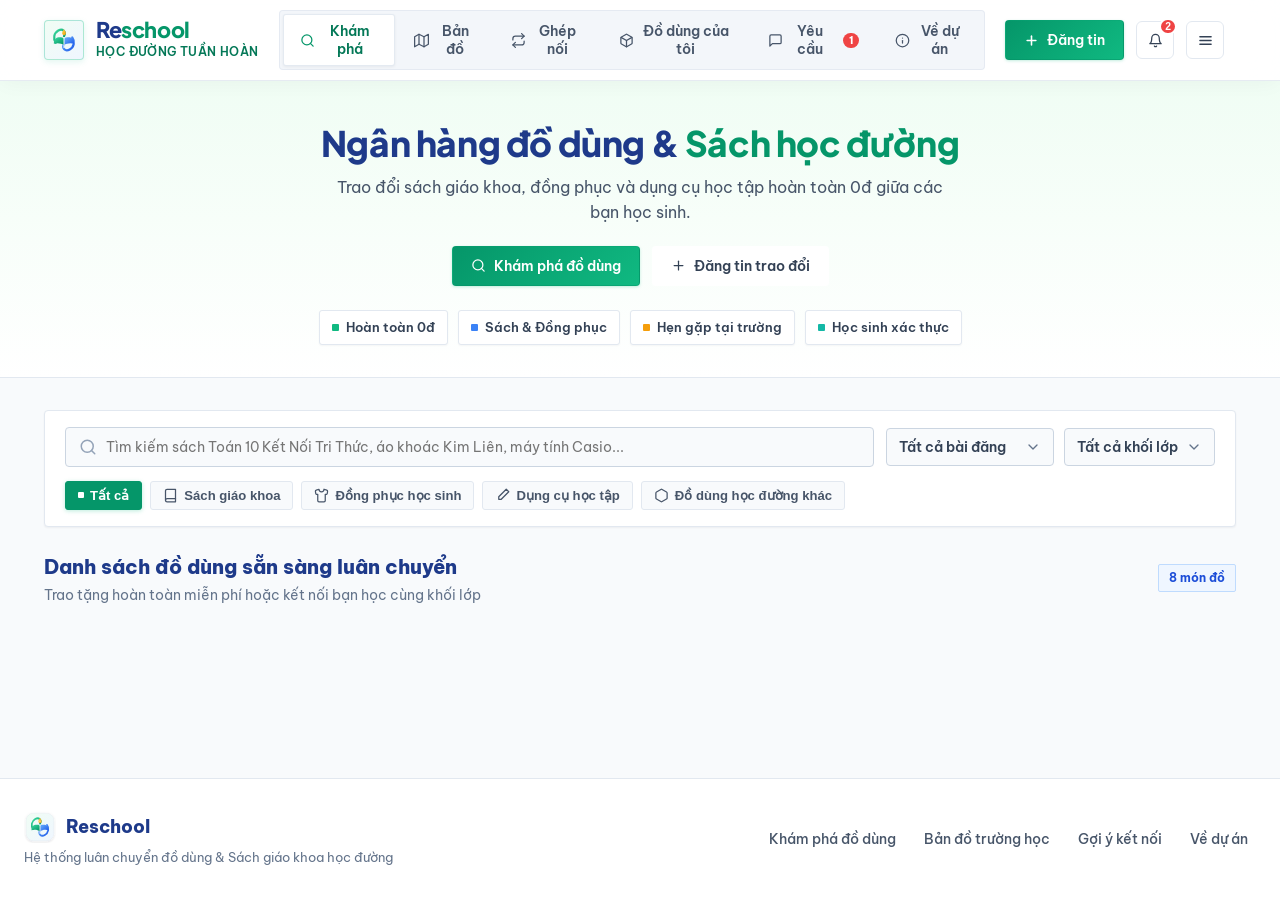
==== commit 086ef5a0: "feat(auth,requests): implement multi-role login, item request workflow, my-items and drawer menu" ====
--- a/frontend/index.html
+++ b/frontend/index.html
@@ -86,6 +86,21 @@
           </svg>
           <span>Ghép nối</span>
         </button>
+        <button class="nav-tab-btn" data-tab="my-items">
+          <svg class="icon icon-sm" viewBox="0 0 24 24" fill="none" stroke="currentColor" stroke-width="2" stroke-linecap="round" stroke-linejoin="round">
+            <path d="M21 16V8a2 2 0 0 0-1-1.73l-7-4a2 2 0 0 0-2 0l-7 4A2 2 0 0 0 3 8v8a2 2 0 0 0 1 1.73l7 4a2 2 0 0 0 2 0l7-4A2 2 0 0 0 21 16z"></path>
+            <polyline points="3.27 6.96 12 12.01 20.73 6.96"></polyline>
+            <line x1="12" y1="22.08" x2="12" y2="12"></line>
+          </svg>
+          <span>Đồ dùng của tôi</span>
+        </button>
+        <button class="nav-tab-btn" data-tab="requests">
+          <svg class="icon icon-sm" viewBox="0 0 24 24" fill="none" stroke="currentColor" stroke-width="2" stroke-linecap="round" stroke-linejoin="round">
+            <path d="M21 15a2 2 0 0 1-2 2H7l-4 4V5a2 2 0 0 1 2-2h14a2 2 0 0 1 2 2z"></path>
+          </svg>
+          <span>Yêu cầu</span>
+          <span class="nav-badge-pill" id="header-requests-badge">1</span>
+        </button>
         <button class="nav-tab-btn" data-tab="about">
           <svg class="icon icon-sm" viewBox="0 0 24 24" fill="none" stroke="currentColor" stroke-width="2" stroke-linecap="round" stroke-linejoin="round">
             <circle cx="12" cy="12" r="10"></circle>
@@ -105,6 +120,24 @@
           </svg>
           <span>Đăng tin</span>
         </button>
+        <!-- Nút Thông báo -->
+        <button type="button" class="btn-header-icon" id="btn-header-notifs" title="Thông báo học đường" aria-label="Thông báo">
+          <svg class="icon icon-sm" viewBox="0 0 24 24" fill="none" stroke="currentColor" stroke-width="2" stroke-linecap="round" stroke-linejoin="round">
+            <path d="M18 8A6 6 0 0 0 6 8c0 7-3 9-3 9h18s-3-2-3-9"></path>
+            <path d="M13.73 21a2 2 0 0 1-3.46 0"></path>
+          </svg>
+          <span class="header-icon-badge" id="header-notifs-badge">2</span>
+        </button>
+
+        <!-- Nút Menu Sidebar Drawer (Theo mẫu ảnh khách gửi) -->
+        <button type="button" class="btn-header-icon btn-hamburger-menu" id="btn-open-drawer" title="Danh mục & Cài đặt" aria-label="Menu hệ thống">
+          <svg class="icon icon-sm" viewBox="0 0 24 24" fill="none" stroke="currentColor" stroke-width="2.2" stroke-linecap="round" stroke-linejoin="round">
+            <line x1="3" y1="12" x2="21" y2="12"></line>
+            <line x1="3" y1="6" x2="21" y2="6"></line>
+            <line x1="3" y1="18" x2="21" y2="18"></line>
+          </svg>
+        </button>
+
         <div id="header-auth-box">
           <!-- Rendered by auth.js -->
         </div>
@@ -426,6 +459,144 @@
       </div>
     </section>
 
+    <!-- VIEW 5: ĐỒ DÙNG CỦA TÔI (THEO YÊU CẦU CỦA KHÁCH HÀNG) -->
+    <section id="view-my-items" class="view-section">
+      <div class="view-header-strip">
+        <div class="view-header-title">
+          <div class="view-icon-badge">📦</div>
+          <div>
+            <h3>Đồ dùng của tôi</h3>
+            <p>Quản lý các bài đăng trao tặng SGK, đồ dùng học tập và theo dõi tình trạng luân chuyển tại trường.</p>
+          </div>
+        </div>
+        <button type="button" class="btn btn-primary" id="btn-my-items-create">
+          <svg class="icon icon-sm" viewBox="0 0 24 24" fill="none" stroke="currentColor" stroke-width="2.5"><line x1="12" y1="5" x2="12" y2="19"></line><line x1="5" y1="12" x2="19" y2="12"></line></svg>
+          <span>Đăng thêm đồ dùng</span>
+        </button>
+      </div>
+
+      <!-- Thống kê nhanh đồ dùng cá nhân -->
+      <div class="my-items-stats-bar">
+        <div class="my-items-stat-card">
+          <span class="stat-number" id="my-items-total-count">0</span>
+          <span class="stat-lbl">Tổng bài đăng</span>
+        </div>
+        <div class="my-items-stat-card">
+          <span class="stat-number" id="my-items-available-count">0</span>
+          <span class="stat-lbl">Đang sẵn sàng</span>
+        </div>
+        <div class="my-items-stat-card highlight-card">
+          <span class="stat-number" id="my-items-pending-requests-count">0</span>
+          <span class="stat-lbl">Yêu cầu chờ duyệt</span>
+        </div>
+        <div class="my-items-stat-card">
+          <span class="stat-number" id="my-items-transit-count">0</span>
+          <span class="stat-lbl">Đang qua Trạm</span>
+        </div>
+      </div>
+
+      <!-- Bộ lọc đồ dùng của tôi -->
+      <div class="my-items-filter-tabs">
+        <button type="button" class="my-items-filter-btn active" data-my-filter="ALL">Tất cả đồ dùng</button>
+        <button type="button" class="my-items-filter-btn" data-my-filter="GIVE">Đồ tôi tặng (Cho)</button>
+        <button type="button" class="my-items-filter-btn" data-my-filter="RECEIVE">Đồ tôi cần (Xin)</button>
+        <button type="button" class="my-items-filter-btn" data-my-filter="IN_TRANSIT">Đang qua Trạm</button>
+      </div>
+
+      <!-- Lưới đồ dùng của tôi -->
+      <div id="my-items-grid" class="items-grid">
+        <!-- Rendered by app.js -->
+      </div>
+    </section>
+
+    <!-- VIEW 6: QUẢN LÝ YÊU CẦU CHO / NHẬN ĐỒ (THEO ĐÚNG MẪU KHÁCH HÀNG GỬI) -->
+    <section id="view-requests" class="view-section">
+      <div class="view-header-strip">
+        <div class="view-header-title">
+          <div class="view-icon-badge">💬</div>
+          <div>
+            <h3>Quản lý Yêu cầu trao nhận</h3>
+            <p>Xác nhận cho nhận khi có học sinh xin đồ, phê duyệt cấp Mã luân chuyển qua Thư viện trường an toàn.</p>
+          </div>
+        </div>
+      </div>
+
+      <!-- Sub-tabs: Yêu cầu nhận được vs Yêu cầu đã gửi -->
+      <div class="requests-nav-tabs">
+        <button type="button" class="requests-nav-tab active" data-requests-subtab="received">
+          <span>📥 Yêu cầu nhận được (Cần bạn duyệt)</span>
+          <span class="subtab-badge-count" id="badge-received-requests-count">1</span>
+        </button>
+        <button type="button" class="requests-nav-tab" data-requests-subtab="sent">
+          <span>📤 Yêu cầu tôi đã gửi (Đang chờ phản hồi)</span>
+          <span class="subtab-badge-count" id="badge-sent-requests-count">0</span>
+        </button>
+      </div>
+
+      <!-- Tab Content: Yêu cầu nhận được (Dành cho người cho đồ duyệt) -->
+      <div id="subtab-received-container" class="requests-subtab-content active">
+        <div id="received-requests-list" class="requests-cards-list">
+          <!-- Rendered by app.js with exact badges: Đang chờ, Chấp nhận, Từ chối -->
+        </div>
+      </div>
+
+      <!-- Tab Content: Yêu cầu đã gửi (Dành cho người xin đồ theo dõi) -->
+      <div id="subtab-sent-container" class="requests-subtab-content">
+        <div id="sent-requests-list" class="requests-cards-list">
+          <!-- Rendered by app.js -->
+        </div>
+      </div>
+    </section>
+
+    <!-- VIEW 7: THỐNG KÊ TUẦN HOÀN (MỤC THỐNG KÊ THEO ẢNH KHÁCH HÀNG) -->
+    <section id="view-stats" class="view-section">
+      <div class="view-header-strip">
+        <div class="view-header-title">
+          <div class="view-icon-badge">📊</div>
+          <div>
+            <h3>Thống kê tuần hoàn học đường</h3>
+            <p>Báo cáo số lượng SGK và đồ dùng được luân chuyển, tiết kiệm chi phí cho phụ huynh và bảo vệ môi trường.</p>
+          </div>
+        </div>
+      </div>
+
+      <div class="stats-overview-grid">
+        <div class="stat-box-hero">
+          <div class="stat-box-val">1.248+</div>
+          <div class="stat-box-title">Đồ dùng &amp; Sách đã luân chuyển</div>
+          <div class="stat-box-sub">Thông qua các Trạm Thư viện trường</div>
+        </div>
+        <div class="stat-box-hero">
+          <div class="stat-box-val">186.500.000 đ</div>
+          <div class="stat-box-title">Chi phí tiết kiệm cho phụ huynh</div>
+          <div class="stat-box-sub">Dựa trên đơn giá SGK &amp; đồng phục mới</div>
+        </div>
+        <div class="stat-box-hero">
+          <div class="stat-box-val">2.840 kg</div>
+          <div class="stat-box-title">Rác thải giấy &amp; nhựa giảm thiểu</div>
+          <div class="stat-box-sub">Góp phần xây dựng trường học sinh thái xanh</div>
+        </div>
+      </div>
+
+      <div class="stats-cards-row">
+        <div class="stats-card">
+          <h4>Top danh mục trao đổi nhiều nhất</h4>
+          <ul class="stats-list">
+            <li><span>Sách giáo khoa Kết Nối Tri Thức (Lớp 6, 7, 8, 9)</span><strong>54%</strong></li>
+            <li><span>Đồng phục học sinh THCS Ái Quốc</span><strong>26%</strong></li>
+            <li><span>Dụng cụ học tập &amp; Máy tính cầm tay</span><strong>14%</strong></li>
+            <li><span>Đồ dùng học đường khác</span><strong>6%</strong></li>
+          </ul>
+        </div>
+        <div class="stats-card">
+          <h4>Mô hình Trạm luân chuyển an toàn</h4>
+          <p class="stats-card-text">
+            100% các cuộc trao nhận được thực hiện thông qua <strong>Thư viện trường</strong> và <strong>Phòng Đoàn Đội</strong>. Học sinh chỉ cần xuất trình <strong>Mã luân chuyển (VD: SGK-01)</strong> để nhận sách, hoàn toàn không cần chia sẻ số điện thoại cá nhân ra ngoài.
+          </p>
+        </div>
+      </div>
+    </section>
+
   </main>
 
   <!-- FOOTER -->
@@ -733,6 +904,199 @@
     </div>
   </div>
 
+  <!-- 6. Modal Xác nhận gửi Yêu cầu xin đồ (Theo yêu cầu khách hàng) -->
+  <div id="request-confirm-modal" class="modal-container" role="dialog" aria-modal="true">
+    <div class="modal-backdrop"></div>
+    <div class="modal-dialog" style="max-width: 480px;">
+      <div class="modal-content">
+        <button class="modal-close-btn" aria-label="Đóng">
+          <svg class="icon icon-sm" viewBox="0 0 24 24" fill="none" stroke="currentColor" stroke-width="2">
+            <line x1="18" y1="6" x2="6" y2="18"></line>
+            <line x1="6" y1="6" x2="18" y2="18"></line>
+          </svg>
+        </button>
+
+        <div class="request-modal-header">
+          <div class="request-modal-icon">💬</div>
+          <h3 class="modal-title">Gửi yêu cầu nhận đồ dùng</h3>
+          <p class="modal-subtitle">Yêu cầu của bạn sẽ được gửi tới bạn học sinh tặng đồ để xác nhận.</p>
+        </div>
+
+        <div class="request-item-preview-card" id="request-item-preview">
+          <!-- Filled by items.js -->
+        </div>
+
+        <form id="form-send-item-request">
+          <input type="hidden" id="req-item-id">
+          <div class="form-group">
+            <label for="req-user-note">Lời nhắn gửi bạn tặng đồ (Tùy chọn)</label>
+            <textarea id="req-user-note" class="form-control" rows="3" placeholder="Vd: Em chào anh/chị, em học lớp 7A1 muốn xin lại bộ sách này để học kỳ này học tập tốt. Em xin hẹn nhận qua Trạm Thư viện trường ạ..."></textarea>
+          </div>
+
+          <div class="request-transit-safety-box">
+            <svg class="icon icon-sm" viewBox="0 0 24 24" fill="none" stroke="currentColor" stroke-width="2">
+              <path d="M12 22s8-4 8-10V5l-8-3-8 3v7c0 6 8 10 8 10z"></path>
+            </svg>
+            <span>Bàn giao an toàn qua Trạm luân chuyển Thư viện / Phòng Đoàn Đội trường. Không công khai số điện thoại.</span>
+          </div>
+
+          <div class="modal-actions-dual">
+            <button type="button" class="btn btn-outline btn-close-req-modal">Hủy bỏ</button>
+            <button type="submit" class="btn btn-primary" id="btn-submit-send-request">Xác nhận gửi yêu cầu</button>
+          </div>
+        </form>
+      </div>
+    </div>
+  </div>
+
+  <!-- 7. Modal Thông báo học đường -->
+  <div id="notifications-modal" class="modal-container" role="dialog" aria-modal="true">
+    <div class="modal-backdrop"></div>
+    <div class="modal-dialog" style="max-width: 480px;">
+      <div class="modal-content">
+        <button class="modal-close-btn" aria-label="Đóng">
+          <svg class="icon icon-sm" viewBox="0 0 24 24" fill="none" stroke="currentColor" stroke-width="2">
+            <line x1="18" y1="6" x2="6" y2="18"></line>
+            <line x1="6" y1="6" x2="18" y2="18"></line>
+          </svg>
+        </button>
+        <div class="notif-modal-header">
+          <div class="notif-icon-badge">🔔</div>
+          <h3 class="modal-title">Thông báo học đường</h3>
+        </div>
+        <div id="notifications-list-container" class="notifications-list">
+          <!-- Rendered by app.js -->
+        </div>
+      </div>
+    </div>
+  </div>
+
+  <!-- RESCHOOL SIDEBAR DRAWER (THEO ĐÚNG HÌNH ẢNH MENU CỦA KHÁCH HÀNG) -->
+  <div id="reschool-sidebar-drawer" class="drawer-container">
+    <div class="drawer-backdrop" id="drawer-backdrop"></div>
+    <div class="drawer-panel">
+      <!-- Drawer User Header -->
+      <div class="drawer-user-header">
+        <div class="drawer-user-avatar-wrap">
+          <img id="drawer-user-avatar" src="" alt="Avatar" class="drawer-user-avatar">
+          <span class="drawer-user-role-badge" id="drawer-user-role">Học sinh</span>
+        </div>
+        <div class="drawer-user-info">
+          <h4 id="drawer-user-name" class="drawer-user-name">Tên học sinh</h4>
+          <p id="drawer-user-school" class="drawer-user-school">Trường THCS Ái Quốc · 8A2</p>
+        </div>
+        <button class="drawer-close-btn" id="btn-close-drawer" aria-label="Đóng menu">
+          <svg class="icon icon-sm" viewBox="0 0 24 24" fill="none" stroke="currentColor" stroke-width="2">
+            <line x1="18" y1="6" x2="6" y2="18"></line>
+            <line x1="6" y1="6" x2="18" y2="18"></line>
+          </svg>
+        </button>
+      </div>
+
+      <!-- Quick Switch Demo Account Bar (Cho khách hàng / BGK kiểm thử 2 vai trò) -->
+      <div class="drawer-quick-switch">
+        <span class="quick-switch-label">Đổi vai trò test nhanh:</span>
+        <div class="quick-switch-buttons">
+          <button type="button" class="btn-quick-switch" data-switch-role="giver" title="Chuyển sang Em Châu (Người cho SGK)">
+            <span>👤 Em Châu (Cho)</span>
+          </button>
+          <button type="button" class="btn-quick-switch" data-switch-role="receiver" title="Chuyển sang Em An (Người xin đồ)">
+            <span>👤 Em An (Xin)</span>
+          </button>
+          <button type="button" class="btn-quick-switch" data-switch-role="station" title="Chuyển sang Cô Lan (Thư viện)">
+            <span>🏫 Cô Thư viện</span>
+          </button>
+        </div>
+      </div>
+
+      <!-- Menu Items List (Đúng chuẩn 6 mục theo ảnh khách gửi) -->
+      <nav class="drawer-menu-list">
+        <!-- 1. Đăng đồ dùng -->
+        <button type="button" class="drawer-menu-item" id="drawer-menu-post">
+          <div class="drawer-menu-icon icon-post">
+            <svg viewBox="0 0 24 24" fill="none" stroke="currentColor" stroke-width="2.2" stroke-linecap="round" stroke-linejoin="round">
+              <circle cx="12" cy="12" r="10"></circle>
+              <line x1="12" y1="8" x2="12" y2="16"></line>
+              <line x1="8" y1="12" x2="16" y2="12"></line>
+            </svg>
+          </div>
+          <span class="drawer-menu-title">Đăng đồ dùng</span>
+        </button>
+
+        <!-- 2. Đồ dùng của tôi -->
+        <button type="button" class="drawer-menu-item" id="drawer-menu-my-items" data-tab="my-items">
+          <div class="drawer-menu-icon icon-items">
+            <svg viewBox="0 0 24 24" fill="none" stroke="currentColor" stroke-width="2" stroke-linecap="round" stroke-linejoin="round">
+              <path d="M21 16V8a2 2 0 0 0-1-1.73l-7-4a2 2 0 0 0-2 0l-7 4A2 2 0 0 0 3 8v8a2 2 0 0 0 1 1.73l7 4a2 2 0 0 0 2 0l7-4A2 2 0 0 0 21 16z"></path>
+              <polyline points="3.27 6.96 12 12.01 20.73 6.96"></polyline>
+              <line x1="12" y1="22.08" x2="12" y2="12"></line>
+            </svg>
+          </div>
+          <span class="drawer-menu-title">Đồ dùng của tôi</span>
+          <span class="drawer-badge" id="drawer-my-items-count">0</span>
+        </button>
+
+        <!-- 3. Yêu cầu -->
+        <button type="button" class="drawer-menu-item" id="drawer-menu-requests" data-tab="requests">
+          <div class="drawer-menu-icon icon-requests">
+            <svg viewBox="0 0 24 24" fill="none" stroke="currentColor" stroke-width="2" stroke-linecap="round" stroke-linejoin="round">
+              <path d="M21 15a2 2 0 0 1-2 2H7l-4 4V5a2 2 0 0 1 2-2h14a2 2 0 0 1 2 2z"></path>
+            </svg>
+          </div>
+          <span class="drawer-menu-title">Yêu cầu</span>
+          <span class="drawer-badge badge-alert" id="drawer-requests-count">1</span>
+        </button>
+
+        <!-- 4. Thông báo -->
+        <button type="button" class="drawer-menu-item" id="drawer-menu-notifications">
+          <div class="drawer-menu-icon icon-notif">
+            <svg viewBox="0 0 24 24" fill="none" stroke="currentColor" stroke-width="2" stroke-linecap="round" stroke-linejoin="round">
+              <path d="M18 8A6 6 0 0 0 6 8c0 7-3 9-3 9h18s-3-2-3-9"></path>
+              <path d="M13.73 21a2 2 0 0 1-3.46 0"></path>
+            </svg>
+          </div>
+          <span class="drawer-menu-title">Thông báo</span>
+          <span class="drawer-badge" id="drawer-notifications-count">2</span>
+        </button>
+
+        <!-- 5. Thống kê -->
+        <button type="button" class="drawer-menu-item" id="drawer-menu-stats" data-tab="stats">
+          <div class="drawer-menu-icon icon-stats">
+            <svg viewBox="0 0 24 24" fill="none" stroke="currentColor" stroke-width="2" stroke-linecap="round" stroke-linejoin="round">
+              <line x1="18" y1="20" x2="18" y2="10"></line>
+              <line x1="12" y1="20" x2="12" y2="4"></line>
+              <line x1="6" y1="20" x2="6" y2="14"></line>
+            </svg>
+          </div>
+          <span class="drawer-menu-title">Thống kê</span>
+        </button>
+
+        <!-- 6. Cài đặt -->
+        <button type="button" class="drawer-menu-item" id="drawer-menu-settings">
+          <div class="drawer-menu-icon icon-settings">
+            <svg viewBox="0 0 24 24" fill="none" stroke="currentColor" stroke-width="2" stroke-linecap="round" stroke-linejoin="round">
+              <circle cx="12" cy="12" r="3"></circle>
+              <path d="M19.4 15a1.65 1.65 0 0 0 .33 1.82l.06.06a2 2 0 0 1 0 2.83 2 2 0 0 1-2.83 0l-.06-.06a1.65 1.65 0 0 0-1.82-.33 1.65 1.65 0 0 0-1 1.51V21a2 2 0 0 1-2 2 2 2 0 0 1-2-2v-.09A1.65 1.65 0 0 0 9 19.4a1.65 1.65 0 0 0-1.82.33l-.06.06a2 2 0 0 1-2.83 0 2 2 0 0 1 0-2.83l.06-.06a1.65 1.65 0 0 0 .33-1.82 1.65 1.65 0 0 0-1.51-1H3a2 2 0 0 1-2-2 2 2 0 0 1 2-2h.09A1.65 1.65 0 0 0 4.6 9a1.65 1.65 0 0 0-.33-1.82l-.06-.06a2 2 0 0 1 0-2.83 2 2 0 0 1 2.83 0l.06.06a1.65 1.65 0 0 0 1.82.33H9a1.65 1.65 0 0 0 1-1.51V3a2 2 0 0 1 2-2 2 2 0 0 1 2 2v.09a1.65 1.65 0 0 0 1 1.51 1.65 1.65 0 0 0 1.82-.33l.06-.06a2 2 0 0 1 2.83 0 2 2 0 0 1 0 2.83l-.06.06a1.65 1.65 0 0 0-.33 1.82V9a1.65 1.65 0 0 0 1.51 1H21a2 2 0 0 1 2 2 2 2 0 0 1-2 2h-.09a1.65 1.65 0 0 0-1.51 1z"></path>
+            </svg>
+          </div>
+          <span class="drawer-menu-title">Cài đặt</span>
+        </button>
+      </nav>
+
+      <!-- Drawer Footer -->
+      <div class="drawer-footer">
+        <button type="button" class="btn-drawer-logout" id="btn-drawer-logout">
+          <svg class="icon icon-sm" viewBox="0 0 24 24" fill="none" stroke="currentColor" stroke-width="2">
+            <path d="M9 21H5a2 2 0 0 1-2-2V5a2 2 0 0 1 2-2h4"></path>
+            <polyline points="16 17 21 12 16 7"></polyline>
+            <line x1="21" y1="12" x2="9" y2="12"></line>
+          </svg>
+          <span>Đăng xuất tài khoản</span>
+        </button>
+      </div>
+    </div>
+  </div>
+
   <!-- MOBILE BOTTOM NAVIGATION (Thanh điều hướng ứng dụng di động) -->
   <nav class="mobile-bottom-nav" aria-label="Điều hướng di động">
     <button class="bottom-nav-item nav-tab-btn active" data-tab="explore">
@@ -767,27 +1131,25 @@
       <span class="bottom-nav-label">Đăng tin</span>
     </button>
 
-    <button class="bottom-nav-item nav-tab-btn" data-tab="matchmaking">
+    <button class="bottom-nav-item nav-tab-btn" data-tab="requests">
       <div class="bottom-nav-icon">
         <svg class="icon" viewBox="0 0 24 24" fill="none" stroke="currentColor" stroke-width="2" stroke-linecap="round" stroke-linejoin="round">
-          <polyline points="17 1 21 5 17 9"></polyline>
-          <path d="M3 11V9a4 4 0 0 1 4-4h14"></path>
-          <polyline points="7 23 3 19 7 15"></polyline>
-          <path d="M21 13v2a4 4 0 0 1-4 4H3"></path>
+          <path d="M21 15a2 2 0 0 1-2 2H7l-4 4V5a2 2 0 0 1 2-2h14a2 2 0 0 1 2 2z"></path>
         </svg>
-      </div>
-      <span class="bottom-nav-label">Ghép nối</span>
+        <span class="bottom-nav-badge" id="mobile-requests-badge">1</span>
+      </div>
+      <span class="bottom-nav-label">Yêu cầu</span>
     </button>
 
-    <button class="bottom-nav-item nav-tab-btn" data-tab="about">
+    <button class="bottom-nav-item" id="btn-mobile-open-menu" aria-label="Menu cá nhân">
       <div class="bottom-nav-icon">
         <svg class="icon" viewBox="0 0 24 24" fill="none" stroke="currentColor" stroke-width="2" stroke-linecap="round" stroke-linejoin="round">
-          <circle cx="12" cy="12" r="10"></circle>
-          <line x1="12" y1="16" x2="12" y2="12"></line>
-          <line x1="12" y1="8" x2="12.01" y2="8"></line>
+          <line x1="3" y1="12" x2="21" y2="12"></line>
+          <line x1="3" y1="6" x2="21" y2="6"></line>
+          <line x1="3" y1="18" x2="21" y2="18"></line>
         </svg>
       </div>
-      <span class="bottom-nav-label">Về dự án</span>
+      <span class="bottom-nav-label">Menu</span>
     </button>
   </nav>
 
--- a/frontend/css/components.css
+++ b/frontend/css/components.css
@@ -1838,3 +1838,759 @@
   margin-top: 10px;
 }
 
+
+/* ==========================================================================
+   RESCHOOL CUSTOMER REQUESTS, DRAWER & MY-ITEMS STYLES
+   ========================================================================== */
+
+/* Header Actions: Notification & Menu buttons */
+.btn-header-icon {
+  width: 38px;
+  height: 38px;
+  border-radius: 6px;
+  border: 1px solid var(--slate-200);
+  background: #FFFFFF;
+  color: var(--slate-700);
+  display: flex;
+  align-items: center;
+  justify-content: center;
+  cursor: pointer;
+  position: relative;
+  transition: all 0.2s ease;
+}
+
+.btn-header-icon:hover {
+  background: var(--slate-50);
+  border-color: var(--slate-300);
+  color: var(--slate-900);
+}
+
+.header-icon-badge {
+  position: absolute;
+  top: -4px;
+  right: -4px;
+  background: #EF4444;
+  color: #FFFFFF;
+  font-size: 0.65rem;
+  font-weight: 800;
+  min-width: 17px;
+  height: 17px;
+  border-radius: 10px;
+  display: flex;
+  align-items: center;
+  justify-content: center;
+  padding: 0 4px;
+  border: 2px solid #FFFFFF;
+}
+
+.nav-badge-pill {
+  background: #EF4444;
+  color: #FFFFFF;
+  font-size: 0.65rem;
+  font-weight: 800;
+  border-radius: 10px;
+  padding: 1px 6px;
+  margin-left: 6px;
+}
+
+.view-header-strip {
+  display: flex;
+  align-items: center;
+  justify-content: space-between;
+  margin-bottom: 24px;
+  flex-wrap: wrap;
+  gap: 16px;
+  padding-bottom: 16px;
+  border-bottom: 1px solid var(--slate-200);
+}
+
+.view-header-title {
+  display: flex;
+  align-items: center;
+  gap: 14px;
+}
+
+.view-icon-badge {
+  width: 44px;
+  height: 44px;
+  border-radius: 8px;
+  background: var(--primary-100);
+  font-size: 1.4rem;
+  display: flex;
+  align-items: center;
+  justify-content: center;
+  flex-shrink: 0;
+}
+
+.view-header-title h3 {
+  font-size: 1.35rem;
+  font-weight: 800;
+  color: var(--slate-900);
+  margin-bottom: 4px;
+}
+
+.view-header-title p {
+  font-size: 0.86rem;
+  color: var(--slate-500);
+  margin: 0;
+}
+
+.my-items-stats-bar {
+  display: grid;
+  grid-template-columns: repeat(4, 1fr);
+  gap: 14px;
+  margin-bottom: 20px;
+}
+
+.my-items-stat-card {
+  background: #FFFFFF;
+  border: 1px solid var(--slate-200);
+  border-radius: 6px;
+  padding: 14px 16px;
+  display: flex;
+  flex-direction: column;
+}
+
+.my-items-stat-card.highlight-card {
+  border-color: #FBBF24;
+  background: #FFFBEB;
+}
+
+.my-items-stat-card .stat-number {
+  font-size: 1.5rem;
+  font-weight: 800;
+  color: var(--slate-900);
+}
+
+.my-items-stat-card.highlight-card .stat-number {
+  color: #D97706;
+}
+
+.my-items-stat-card .stat-lbl {
+  font-size: 0.76rem;
+  color: var(--slate-500);
+  margin-top: 2px;
+}
+
+.my-items-filter-tabs {
+  display: flex;
+  gap: 8px;
+  margin-bottom: 20px;
+  overflow-x: auto;
+  padding-bottom: 4px;
+}
+
+.my-items-filter-btn {
+  padding: 8px 16px;
+  border-radius: 6px;
+  border: 1px solid var(--slate-200);
+  background: #FFFFFF;
+  color: var(--slate-600);
+  font-size: 0.82rem;
+  font-weight: 600;
+  cursor: pointer;
+  white-space: nowrap;
+  transition: all 0.2s ease;
+}
+
+.my-items-filter-btn:hover {
+  background: var(--slate-50);
+  color: var(--slate-900);
+}
+
+.my-items-filter-btn.active {
+  background: var(--primary-700);
+  color: #FFFFFF;
+  border-color: var(--primary-700);
+}
+
+.requests-nav-tabs {
+  display: flex;
+  gap: 10px;
+  border-bottom: 2px solid var(--slate-200);
+  margin-bottom: 24px;
+}
+
+.requests-nav-tab {
+  padding: 12px 18px;
+  border: none;
+  background: transparent;
+  font-size: 0.92rem;
+  font-weight: 600;
+  color: var(--slate-600);
+  cursor: pointer;
+  display: flex;
+  align-items: center;
+  gap: 8px;
+  border-bottom: 3px solid transparent;
+  margin-bottom: -2px;
+  transition: all 0.2s ease;
+}
+
+.requests-nav-tab:hover {
+  color: var(--primary-700);
+}
+
+.requests-nav-tab.active {
+  color: var(--primary-700);
+  border-bottom-color: var(--primary-700);
+  font-weight: 700;
+}
+
+.subtab-badge-count {
+  background: #EF4444;
+  color: #FFFFFF;
+  font-size: 0.7rem;
+  font-weight: 800;
+  padding: 1px 7px;
+  border-radius: 10px;
+}
+
+.requests-subtab-content {
+  display: none;
+}
+
+.requests-subtab-content.active {
+  display: block;
+}
+
+.requests-cards-list {
+  display: flex;
+  flex-direction: column;
+  gap: 16px;
+}
+
+.request-card {
+  background: #FFFFFF;
+  border: 1px solid var(--slate-200);
+  border-radius: 8px;
+  padding: 18px;
+  box-shadow: 0 1px 4px rgba(15, 23, 42, 0.04);
+  display: grid;
+  grid-template-columns: 120px 1fr 240px;
+  gap: 18px;
+  align-items: center;
+  transition: border-color 0.2s;
+}
+
+@media (max-width: 768px) {
+  .request-card {
+    grid-template-columns: 1fr;
+    gap: 14px;
+  }
+  .my-items-stats-bar {
+    grid-template-columns: repeat(2, 1fr);
+  }
+}
+
+.request-card:hover {
+  border-color: var(--slate-300);
+}
+
+.request-thumb {
+  width: 100%;
+  height: 95px;
+  border-radius: 6px;
+  object-fit: cover;
+  background: var(--slate-100);
+  border: 1px solid var(--slate-200);
+}
+
+.request-info {
+  display: flex;
+  flex-direction: column;
+  gap: 6px;
+}
+
+.request-item-title {
+  font-size: 1rem;
+  font-weight: 700;
+  color: var(--slate-900);
+  line-height: 1.35;
+}
+
+.request-meta-row {
+  display: flex;
+  align-items: center;
+  gap: 12px;
+  font-size: 0.8rem;
+  color: var(--slate-600);
+  flex-wrap: wrap;
+}
+
+.requester-profile {
+  display: flex;
+  align-items: center;
+  gap: 8px;
+}
+
+.requester-avatar {
+  width: 24px;
+  height: 24px;
+  border-radius: 50%;
+  object-fit: cover;
+}
+
+.request-note-box {
+  background: var(--slate-50);
+  border-left: 3px solid var(--primary-500);
+  padding: 8px 12px;
+  font-size: 0.82rem;
+  color: var(--slate-700);
+  border-radius: 0 4px 4px 0;
+  margin-top: 4px;
+  font-style: italic;
+}
+
+.request-station-tag {
+  font-size: 0.76rem;
+  color: #2563EB;
+  background: #EFF6FF;
+  padding: 3px 8px;
+  border-radius: 4px;
+  display: inline-flex;
+  align-items: center;
+  gap: 5px;
+  width: fit-content;
+}
+
+/* KHU VỰC TRẠNG THÁI & NÚT HÀNH ĐỘNG (CHUẨN 100% THEO ẢNH KHÁCH GỬI) */
+.request-actions-col {
+  display: flex;
+  flex-direction: column;
+  align-items: flex-end;
+  gap: 10px;
+  justify-content: center;
+}
+
+@media (max-width: 768px) {
+  .request-actions-col {
+    align-items: stretch;
+  }
+}
+
+/* 1. Badge Đang chờ (như ảnh của khách) */
+.badge-status-pending {
+  display: inline-flex;
+  align-items: center;
+  gap: 6px;
+  background: #FEF3C7;
+  color: #B45309;
+  border: 1.5px solid #FCD34D;
+  padding: 6px 14px;
+  border-radius: 20px;
+  font-size: 0.84rem;
+  font-weight: 700;
+}
+
+.badge-status-accepted {
+  display: inline-flex;
+  align-items: center;
+  gap: 6px;
+  background: #DCFCE7;
+  color: #15803D;
+  border: 1.5px solid #86EFAC;
+  padding: 6px 14px;
+  border-radius: 20px;
+  font-size: 0.84rem;
+  font-weight: 700;
+}
+
+.badge-status-rejected {
+  display: inline-flex;
+  align-items: center;
+  gap: 6px;
+  background: #FEE2E2;
+  color: #B91C1C;
+  border: 1.5px solid #FCA5A5;
+  padding: 6px 14px;
+  border-radius: 20px;
+  font-size: 0.84rem;
+  font-weight: 700;
+}
+
+/* Nút Chấp nhận & Từ chối (như ảnh của khách) */
+.request-dual-buttons {
+  display: flex;
+  gap: 8px;
+  width: 100%;
+}
+
+.btn-action-accept {
+  flex: 1;
+  display: inline-flex;
+  align-items: center;
+  justify-content: center;
+  gap: 6px;
+  background: #F0FDF4;
+  color: #16A34A;
+  border: 1.5px solid #86EFAC;
+  border-radius: 20px;
+  padding: 8px 14px;
+  font-size: 0.84rem;
+  font-weight: 700;
+  cursor: pointer;
+  transition: all 0.2s ease;
+}
+
+.btn-action-accept:hover {
+  background: #16A34A;
+  color: #FFFFFF;
+  border-color: #16A34A;
+  box-shadow: 0 2px 6px rgba(22, 163, 74, 0.3);
+}
+
+.btn-action-reject {
+  flex: 1;
+  display: inline-flex;
+  align-items: center;
+  justify-content: center;
+  gap: 6px;
+  background: #FEF2F2;
+  color: #DC2626;
+  border: 1.5px solid #FECACA;
+  border-radius: 20px;
+  padding: 8px 14px;
+  font-size: 0.84rem;
+  font-weight: 700;
+  cursor: pointer;
+  transition: all 0.2s ease;
+}
+
+.btn-action-reject:hover {
+  background: #DC2626;
+  color: #FFFFFF;
+  border-color: #DC2626;
+  box-shadow: 0 2px 6px rgba(220, 38, 38, 0.3);
+}
+
+.request-transit-code-pill {
+  font-size: 0.82rem;
+  color: #1D4ED8;
+  background: #DBEAFE;
+  padding: 4px 10px;
+  border-radius: 4px;
+  font-weight: 700;
+  border: 1px solid #BFDBFE;
+}
+
+/* SIDEBAR DRAWER MENU */
+.drawer-container {
+  position: fixed;
+  inset: 0;
+  z-index: 1050;
+  display: none;
+}
+
+.drawer-container.active {
+  display: block;
+}
+
+.drawer-backdrop {
+  position: absolute;
+  inset: 0;
+  background: rgba(15, 23, 42, 0.45);
+  backdrop-filter: blur(4px);
+  animation: fadeIn 0.2s ease;
+}
+
+.drawer-panel {
+  position: absolute;
+  top: 0;
+  right: 0;
+  bottom: 0;
+  width: 310px;
+  max-width: 85vw;
+  background: #FFFFFF;
+  box-shadow: -4px 0 24px rgba(15, 23, 42, 0.15);
+  display: flex;
+  flex-direction: column;
+  animation: slideDrawer 0.25s cubic-bezier(0.16, 1, 0.3, 1);
+  z-index: 2;
+}
+
+@keyframes slideDrawer {
+  from { transform: translateX(100%); }
+  to { transform: translateX(0); }
+}
+
+.drawer-user-header {
+  padding: 20px;
+  background: #F8FAFC;
+  border-bottom: 1px solid var(--slate-200);
+  display: flex;
+  align-items: center;
+  gap: 12px;
+  position: relative;
+}
+
+.drawer-user-avatar-wrap {
+  position: relative;
+}
+
+.drawer-user-avatar {
+  width: 48px;
+  height: 48px;
+  border-radius: 50%;
+  object-fit: cover;
+  border: 2px solid var(--primary-300);
+}
+
+.drawer-user-role-badge {
+  position: absolute;
+  bottom: -4px;
+  left: 50%;
+  transform: translateX(-50%);
+  background: var(--primary-700);
+  color: #FFFFFF;
+  font-size: 0.6rem;
+  font-weight: 800;
+  padding: 1px 6px;
+  border-radius: 8px;
+  white-space: nowrap;
+}
+
+.drawer-user-info {
+  flex: 1;
+  min-width: 0;
+}
+
+.drawer-user-name {
+  font-size: 0.95rem;
+  font-weight: 800;
+  color: var(--slate-900);
+  margin-bottom: 2px;
+  white-space: nowrap;
+  overflow: hidden;
+  text-overflow: ellipsis;
+}
+
+.drawer-user-school {
+  font-size: 0.74rem;
+  color: var(--slate-500);
+  margin: 0;
+}
+
+.drawer-close-btn {
+  border: none;
+  background: transparent;
+  color: var(--slate-400);
+  cursor: pointer;
+  padding: 6px;
+  border-radius: 4px;
+  transition: color 0.2s;
+}
+
+.drawer-close-btn:hover {
+  color: var(--slate-800);
+}
+
+.drawer-quick-switch {
+  padding: 12px 16px;
+  background: #F1F5F9;
+  border-bottom: 1px solid var(--slate-200);
+}
+
+.quick-switch-label {
+  font-size: 0.7rem;
+  font-weight: 700;
+  color: var(--slate-500);
+  display: block;
+  margin-bottom: 6px;
+  text-transform: uppercase;
+  letter-spacing: 0.5px;
+}
+
+.quick-switch-buttons {
+  display: flex;
+  gap: 6px;
+}
+
+.btn-quick-switch {
+  flex: 1;
+  padding: 5px 6px;
+  font-size: 0.7rem;
+  font-weight: 700;
+  border-radius: 4px;
+  border: 1px solid var(--slate-300);
+  background: #FFFFFF;
+  color: var(--slate-700);
+  cursor: pointer;
+  white-space: nowrap;
+  transition: all 0.2s ease;
+}
+
+.btn-quick-switch:hover {
+  background: var(--primary-50);
+  border-color: var(--primary-400);
+  color: var(--primary-800);
+}
+
+.drawer-menu-list {
+  padding: 12px 10px;
+  flex: 1;
+  overflow-y: auto;
+  display: flex;
+  flex-direction: column;
+  gap: 4px;
+}
+
+.drawer-menu-item {
+  display: flex;
+  align-items: center;
+  gap: 14px;
+  padding: 11px 14px;
+  border-radius: 6px;
+  border: none;
+  background: transparent;
+  width: 100%;
+  text-align: left;
+  font-size: 0.9rem;
+  font-weight: 600;
+  color: var(--slate-700);
+  cursor: pointer;
+  transition: all 0.2s ease;
+}
+
+.drawer-menu-item:hover {
+  background: #F8FAFC;
+  color: var(--primary-700);
+}
+
+.drawer-menu-icon {
+  width: 22px;
+  height: 22px;
+  display: flex;
+  align-items: center;
+  justify-content: center;
+  color: var(--slate-500);
+}
+
+.drawer-menu-item:hover .drawer-menu-icon {
+  color: var(--primary-600);
+}
+
+.drawer-menu-title {
+  flex: 1;
+}
+
+.drawer-badge {
+  font-size: 0.72rem;
+  font-weight: 800;
+  padding: 2px 7px;
+  border-radius: 10px;
+  background: var(--slate-200);
+  color: var(--slate-700);
+}
+
+.drawer-badge.badge-alert {
+  background: #EF4444;
+  color: #FFFFFF;
+}
+
+.drawer-footer {
+  padding: 14px 16px;
+  border-top: 1px solid var(--slate-200);
+  background: #F8FAFC;
+}
+
+.btn-drawer-logout {
+  width: 100%;
+  display: flex;
+  align-items: center;
+  justify-content: center;
+  gap: 8px;
+  padding: 9px;
+  border: 1px solid #FECACA;
+  background: #FEF2F2;
+  color: #DC2626;
+  border-radius: 6px;
+  font-size: 0.84rem;
+  font-weight: 700;
+  cursor: pointer;
+  transition: all 0.2s ease;
+}
+
+.btn-drawer-logout:hover {
+  background: #DC2626;
+  color: #FFFFFF;
+}
+
+.request-modal-header {
+  text-align: center;
+  margin-bottom: 18px;
+}
+
+.request-modal-icon {
+  font-size: 2rem;
+  margin-bottom: 8px;
+}
+
+.request-item-preview-card {
+  display: flex;
+  gap: 12px;
+  padding: 10px;
+  background: #F8FAFC;
+  border: 1px solid var(--slate-200);
+  border-radius: 6px;
+  margin-bottom: 14px;
+}
+
+.request-transit-safety-box {
+  display: flex;
+  align-items: flex-start;
+  gap: 8px;
+  background: #EFF6FF;
+  border: 1px solid #BFDBFE;
+  border-radius: 6px;
+  padding: 10px 12px;
+  font-size: 0.78rem;
+  color: #1E40AF;
+  margin-bottom: 16px;
+}
+
+.notif-modal-header {
+  display: flex;
+  align-items: center;
+  gap: 10px;
+  margin-bottom: 16px;
+}
+
+.notif-icon-badge {
+  font-size: 1.5rem;
+}
+
+.notifications-list {
+  display: flex;
+  flex-direction: column;
+  gap: 10px;
+  max-height: 400px;
+  overflow-y: auto;
+}
+
+.notif-item {
+  padding: 12px;
+  background: #F8FAFC;
+  border: 1px solid var(--slate-200);
+  border-radius: 6px;
+  display: flex;
+  flex-direction: column;
+  gap: 4px;
+  transition: all 0.2s ease;
+}
+
+.notif-item.unread {
+  border-color: var(--primary-300);
+  background: var(--primary-50);
+}
+
+.notif-msg {
+  font-size: 0.84rem;
+  color: var(--slate-800);
+  line-height: 1.4;
+}
+
+.notif-time {
+  font-size: 0.72rem;
+  color: var(--slate-400);
+}
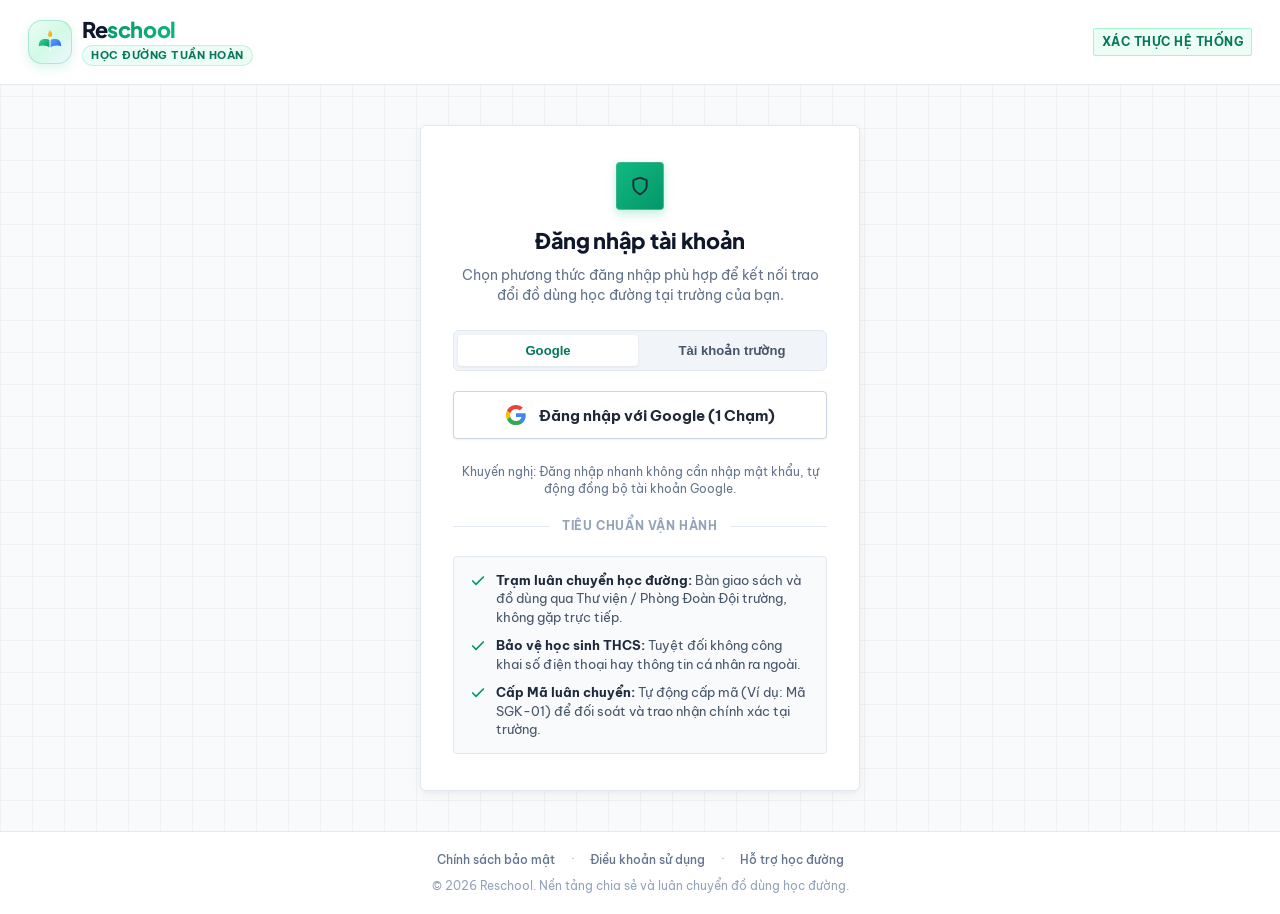
==== commit 8f4542f0: "style(mobile): optimize mobile responsive layout, rounded cards and bottom-sheet modal" ====
--- a/frontend/index.html
+++ b/frontend/index.html
@@ -18,10 +18,10 @@
   <link rel="stylesheet" href="https://unpkg.com/leaflet@1.9.4/dist/leaflet.css" integrity="sha256-p4NxAoJBhIIN+hmNHrzRCf9tD/miZyoHS5obTRR9BMY=" crossorigin=""/>
 
   <!-- Project Styles -->
-  <link rel="stylesheet" href="css/main.css">
-  <link rel="stylesheet" href="css/components.css">
-  <link rel="stylesheet" href="css/map.css">
-  <link rel="stylesheet" href="css/mobile-app.css">
+  <link rel="stylesheet" href="css/main.css?v=2.1">
+  <link rel="stylesheet" href="css/components.css?v=2.1">
+  <link rel="stylesheet" href="css/map.css?v=2.1">
+  <link rel="stylesheet" href="css/mobile-app.css?v=2.1">
 </head>
 <body>
 
--- a/frontend/css/main.css
+++ b/frontend/css/main.css
@@ -1,7 +1,7 @@
 /* ==========================================================================
-   RESCHOOL DESIGN SYSTEM - NGÂN HÀNG ĐỒ CŨ & SGK LUÂN CHUYỂN
+   RESCHOOL DESIGN SYSTEM - NGÂN HÀNG ĐỒ CŨ & SGK LUÂN CHUYỂN HỌC ĐƯỜNG
    Phong cách học đường hiện đại, sinh động, chuẩn văn hóa trường học Việt Nam
-   Thiết kế chỉn chu, gọn gàng, human-crafted 100%
+   Thiết kế cao cấp, mềm mại, giàu cảm xúc, human-crafted 100%
    ========================================================================== */
 
 @import url('https://fonts.googleapis.com/css2?family=Be+Vietnam+Pro:wght@400;500;600;700;800&family=Plus+Jakarta+Sans:wght@500;600;700;800&display=swap');
@@ -11,6 +11,7 @@
   --primary-50: #ECFDF5;
   --primary-100: #D1FAE5;
   --primary-200: #A7F3D0;
+  --primary-300: #6EE7B7;
   --primary-400: #34D399;
   --primary-500: #10B981;
   --primary-600: #059669;
@@ -21,6 +22,7 @@
   --blue-50: #EFF6FF;
   --blue-100: #DBEAFE;
   --blue-200: #BFDBFE;
+  --blue-400: #60A5FA;
   --blue-500: #3B82F6;
   --blue-600: #2563EB;
   --blue-700: #1D4ED8;
@@ -29,6 +31,7 @@
   /* Màu điểm nhấn - Vàng nắng học trò */
   --amber-50: #FFFBEB;
   --amber-100: #FEF3C7;
+  --amber-400: #FBBF24;
   --amber-500: #F59E0B;
   --amber-600: #D97706;
 
@@ -44,19 +47,22 @@
   --slate-800: #1E293B;
   --slate-900: #0F172A;
 
-  /* Đổ bóng tự nhiên */
-  --shadow-xs: 0 1px 2px 0 rgba(15, 23, 42, 0.05);
-  --shadow-sm: 0 2px 6px 0 rgba(15, 23, 42, 0.04);
-  --shadow-md: 0 8px 24px -4px rgba(15, 23, 42, 0.08);
-  --shadow-lg: 0 16px 36px -6px rgba(15, 23, 42, 0.12);
+  /* Đổ bóng tự nhiên nhiều tầng (Soft Ambient Shadows) */
+  --shadow-xs: 0 1px 3px rgba(15, 23, 42, 0.04);
+  --shadow-sm: 0 2px 8px -1px rgba(15, 23, 42, 0.06), 0 1px 3px -1px rgba(15, 23, 42, 0.03);
+  --shadow-md: 0 10px 25px -4px rgba(15, 23, 42, 0.07), 0 4px 10px -2px rgba(15, 23, 42, 0.04);
+  --shadow-lg: 0 20px 40px -8px rgba(15, 23, 42, 0.1), 0 8px 16px -4px rgba(15, 23, 42, 0.04);
+  --shadow-glow: 0 6px 20px rgba(16, 185, 129, 0.28);
   --shadow-highlight: 0 0 0 3px rgba(16, 185, 129, 0.2);
 
-  /* Bán kính bo góc - Phong cách Doanh nghiệp / Enterprise UI (Vuông vức, gọn mắt) */
-  --radius-xs: 2px;
-  --radius-sm: 4px;
-  --radius-md: 4px;
-  --radius-lg: 6px;
-  --radius-full: 4px;
+  /* Bán kính bo góc mềm mại, hữu cơ (Anti-Boxy Organic Curve Scale) */
+  --radius-xs: 6px;
+  --radius-sm: 10px;
+  --radius-md: 14px;
+  --radius-lg: 20px;
+  --radius-xl: 26px;
+  --radius-2xl: 32px;
+  --radius-full: 9999px;
 
   /* Phông chữ */
   --font-main: 'Be Vietnam Pro', -apple-system, BlinkMacSystemFont, sans-serif;
@@ -116,7 +122,7 @@
 .text-muted { color: var(--slate-400); }
 
 /* ==========================================================================
-   TOP BAR & NAVIGATION HEADER
+   TOP BAR & ANNOUNCEMENT
    ========================================================================== */
 .top-notice-bar {
   background: linear-gradient(90deg, #065F46 0%, #047857 50%, #1E3A8A 100%);
@@ -124,10 +130,11 @@
   padding: 8px 24px;
   font-size: 0.82rem;
   font-weight: 500;
+  border-bottom: 1px solid rgba(255, 255, 255, 0.1);
 }
 
 .notice-container {
-  max-width: 1240px;
+  max-width: 1260px;
   margin: 0 auto;
   display: flex;
   justify-content: space-between;
@@ -143,12 +150,13 @@
 
 .notice-pill {
   background: rgba(255, 255, 255, 0.22);
-  padding: 2px 8px;
-  border-radius: 2px;
+  padding: 3px 10px;
+  border-radius: var(--radius-full);
   font-size: 0.72rem;
   font-weight: 700;
   text-transform: uppercase;
   letter-spacing: 0.5px;
+  backdrop-filter: blur(4px);
 }
 
 .notice-text {
@@ -179,32 +187,32 @@
   opacity: 0.85;
 }
 
-/* /* ==========================================================================
-   MAIN NAVIGATION HEADER (MODERN GLASSMORPHISM & NEW LOGO)
+/* ==========================================================================
+   MAIN NAVIGATION HEADER (ELEGANT FLOATING GLASSMORPHISM)
    ========================================================================== */
 .main-header {
-  background: rgba(255, 255, 255, 0.88);
-  backdrop-filter: blur(16px);
-  -webkit-backdrop-filter: blur(16px);
-  border-bottom: 1px solid rgba(226, 232, 240, 0.85);
+  background: rgba(255, 255, 255, 0.92);
+  backdrop-filter: blur(20px);
+  -webkit-backdrop-filter: blur(20px);
+  border-bottom: 1px solid rgba(226, 232, 240, 0.75);
   position: sticky;
   top: 0;
   z-index: 1000;
-  box-shadow: 0 4px 20px -2px rgba(15, 23, 42, 0.04);
-  transition: all 0.2s ease;
+  box-shadow: 0 4px 24px -2px rgba(15, 23, 42, 0.05);
+  transition: all 0.25s ease;
 }
 
 .header-container {
-  max-width: 1240px;
+  max-width: 1260px;
   margin: 0 auto;
-  padding: 10px 24px;
+  padding: 11px 24px;
   display: flex;
   align-items: center;
   justify-content: space-between;
   gap: 20px;
 }
 
-/* Brand & New Logo */
+/* Brand & Organic Logo Squircle */
 .brand-wrapper {
   display: flex;
   align-items: center;
@@ -212,24 +220,29 @@
   text-decoration: none;
   color: inherit;
   flex-shrink: 0;
+  transition: transform 0.2s ease;
+}
+
+.brand-wrapper:hover {
+  transform: translateY(-1px);
 }
 
 .brand-logo-icon {
-  width: 40px;
-  height: 40px;
-  border-radius: 4px;
-  background: linear-gradient(135deg, #F0FDF4 0%, #EFF6FF 100%);
-  border: 1px solid rgba(16, 185, 129, 0.3);
+  width: 44px;
+  height: 44px;
+  border-radius: var(--radius-md);
+  background: linear-gradient(135deg, #ECFDF5 0%, #D1FAE5 50%, #EFF6FF 100%);
+  border: 1.5px solid rgba(16, 185, 129, 0.25);
   display: flex;
   align-items: center;
   justify-content: center;
-  box-shadow: 0 2px 6px rgba(16, 185, 129, 0.12);
-  transition: transform 0.15s ease, box-shadow 0.15s ease;
+  box-shadow: 0 4px 12px rgba(16, 185, 129, 0.15);
+  transition: transform 0.2s ease, box-shadow 0.2s ease;
 }
 
 .brand-wrapper:hover .brand-logo-icon {
-  transform: translateY(-1px);
-  box-shadow: 0 4px 10px rgba(16, 185, 129, 0.2);
+  transform: scale(1.05) rotate(2deg);
+  box-shadow: 0 6px 18px rgba(16, 185, 129, 0.25);
 }
 
 .brand-svg-new {
@@ -246,122 +259,162 @@
   font-family: var(--font-heading);
   font-size: 1.35rem;
   font-weight: 800;
-  color: var(--blue-800);
+  color: var(--slate-900);
   line-height: 1.15;
   letter-spacing: -0.4px;
 }
 
 .brand-accent {
   color: var(--primary-600);
+  background: linear-gradient(135deg, #059669 0%, #10B981 100%);
+  -webkit-background-clip: text;
+  -webkit-text-fill-color: transparent;
 }
 
 .brand-tagline {
-  font-size: 0.72rem;
+  font-size: 0.68rem;
   color: var(--primary-700);
-  font-weight: 600;
-  letter-spacing: 0.4px;
+  font-weight: 700;
+  letter-spacing: 0.5px;
   text-transform: uppercase;
-}
-
-/* Navigation Tabs (Thiết kế vuông vức chuẩn Corporate) */
+  background: var(--primary-50);
+  padding: 1px 8px;
+  border-radius: var(--radius-full);
+  margin-top: 2px;
+  display: inline-block;
+  align-self: flex-start;
+  border: 1px solid rgba(16, 185, 129, 0.18);
+}
+
+/* ==========================================================================
+   NAVIGATION TABS - MODERN FLOATING PILL SEGMENTED CONTROL
+   ========================================================================== */
 .nav-tabs-wrapper {
   display: flex;
   align-items: center;
-  background: rgba(241, 245, 249, 0.85);
-  border: 1px solid rgba(226, 232, 240, 0.8);
-  padding: 3px;
-  border-radius: 4px;
-  gap: 2px;
+  background: rgba(241, 245, 249, 0.75);
+  backdrop-filter: blur(8px);
+  -webkit-backdrop-filter: blur(8px);
+  border: 1px solid rgba(226, 232, 240, 0.85);
+  padding: 4px;
+  border-radius: var(--radius-full);
+  gap: 3px;
+  box-shadow: inset 0 1px 2px rgba(15, 23, 42, 0.04);
 }
 
 .nav-tab-btn {
   background: transparent;
   border: 1px solid transparent;
-  padding: 7px 16px;
-  border-radius: 3px;
+  padding: 7px 15px;
+  border-radius: var(--radius-full);
   font-family: var(--font-main);
-  font-size: 0.86rem;
+  font-size: 0.85rem;
   font-weight: 600;
   color: var(--slate-600);
   cursor: pointer;
-  transition: all 0.15s ease;
-  display: flex;
-  align-items: center;
-  gap: 6px;
+  transition: all 0.2s cubic-bezier(0.16, 1, 0.3, 1);
+  display: inline-flex;
+  align-items: center;
+  gap: 7px;
+  white-space: nowrap;
+  position: relative;
 }
 
 .nav-tab-btn:hover {
-  color: var(--blue-700);
+  color: var(--slate-900);
   background: rgba(255, 255, 255, 0.75);
+  transform: translateY(-0.5px);
 }
 
 .nav-tab-btn.active {
   background: #FFFFFF;
   color: var(--primary-700);
-  border-color: rgba(226, 232, 240, 0.9);
-  box-shadow: 0 1px 3px rgba(15, 23, 42, 0.06);
+  font-weight: 700;
+  border-color: rgba(226, 232, 240, 0.65);
+  box-shadow: 0 3px 10px rgba(16, 185, 129, 0.14), 0 1px 3px rgba(0, 0, 0, 0.04);
 }
 
 .nav-tab-btn.active svg {
   stroke: var(--primary-600);
+  transform: scale(1.1);
+  transition: transform 0.2s ease;
 }
 
 .header-actions {
   display: flex;
   align-items: center;
-  gap: 12px;
+  gap: 10px;
   flex-shrink: 0;
 }
 
+/* Nút Đăng Tin - Vibrant Pill */
 .btn-header-post {
-  padding: 8px 18px;
+  padding: 8px 20px;
   font-size: 0.88rem;
   font-weight: 700;
-  border-radius: 4px;
-  box-shadow: 0 2px 6px rgba(16, 185, 129, 0.25);
+  border-radius: var(--radius-full);
+  background: linear-gradient(135deg, #10B981 0%, #059669 100%);
+  color: #FFFFFF;
+  border: none;
+  box-shadow: 0 4px 14px rgba(16, 185, 129, 0.35);
+  transition: all 0.2s ease;
+  display: inline-flex;
+  align-items: center;
+  gap: 6px;
 }
 
 .btn-header-post:hover {
-  transform: translateY(-1px);
-  box-shadow: 0 4px 12px rgba(16, 185, 129, 0.35);
-}
-
-/* ==========================================================================
-   HERO SECTION (TINH GIẢN, BỚT CHỮ, THOÁNG ĐÃNG)
+  transform: translateY(-1.5px) scale(1.02);
+  box-shadow: 0 6px 20px rgba(16, 185, 129, 0.45);
+  background: linear-gradient(135deg, #059669 0%, #047857 100%);
+}
+
+.btn-header-post:active {
+  transform: translateY(0) scale(0.98);
+}
+
+/* ==========================================================================
+   HERO SECTION - WARM ORGANIC ATMOSPHERE (ANTI-BOXY)
    ========================================================================== */
 .hero-section {
-  background: linear-gradient(180deg, #F0FDF4 0%, #FFFFFF 100%);
+  background: radial-gradient(circle at 50% -20%, rgba(16, 185, 129, 0.14) 0%, rgba(240, 253, 244, 0.6) 40%, #FFFFFF 100%);
   border-bottom: 1px solid var(--slate-200);
-  padding: 40px 24px 32px;
+  padding: 44px 24px 36px;
   text-align: center;
   position: relative;
+  overflow: hidden;
 }
 
 .hero-container {
-  max-width: 820px;
+  max-width: 840px;
   margin: 0 auto;
+  position: relative;
+  z-index: 2;
 }
 
 .hero-title {
   font-family: var(--font-heading);
-  font-size: 2.2rem;
+  font-size: 2.35rem;
   font-weight: 800;
-  color: var(--blue-800);
+  color: var(--slate-900);
   line-height: 1.25;
-  margin-bottom: 10px;
-  letter-spacing: -0.4px;
+  margin-bottom: 12px;
+  letter-spacing: -0.5px;
 }
 
 .hero-title span {
   color: var(--primary-600);
+  background: linear-gradient(135deg, #059669 0%, #10B981 100%);
+  -webkit-background-clip: text;
+  -webkit-text-fill-color: transparent;
 }
 
 .hero-subtitle {
-  font-size: 1.02rem;
+  font-size: 1.05rem;
   color: var(--slate-600);
-  max-width: 620px;
-  margin: 0 auto 20px;
-  line-height: 1.55;
+  max-width: 640px;
+  margin: 0 auto 24px;
+  line-height: 1.6;
   font-weight: 400;
 }
 
@@ -369,42 +422,51 @@
   display: flex;
   align-items: center;
   justify-content: center;
-  gap: 12px;
-  margin-bottom: 24px;
+  gap: 14px;
+  margin-bottom: 26px;
   flex-wrap: wrap;
 }
 
 .btn-hero {
-  padding: 11px 22px;
-  font-size: 0.92rem;
+  padding: 12px 28px;
+  font-size: 0.94rem;
   font-weight: 700;
-  border-radius: 4px;
+  border-radius: var(--radius-full);
+  box-shadow: 0 4px 16px rgba(16, 185, 129, 0.3);
+  transition: all 0.2s cubic-bezier(0.16, 1, 0.3, 1);
+}
+
+.btn-hero:hover {
+  transform: translateY(-2px);
+  box-shadow: 0 8px 24px rgba(16, 185, 129, 0.4);
 }
 
 .btn-outline-hero {
   background: #FFFFFF;
   color: var(--slate-700);
   border: 1.5px solid var(--slate-300);
-  padding: 11px 22px;
-  border-radius: 4px;
+  padding: 12px 26px;
+  border-radius: var(--radius-full);
   font-family: var(--font-main);
   font-weight: 600;
-  font-size: 0.92rem;
+  font-size: 0.94rem;
   cursor: pointer;
-  transition: all 0.15s ease;
+  transition: all 0.2s cubic-bezier(0.16, 1, 0.3, 1);
   display: inline-flex;
   align-items: center;
   gap: 8px;
+  box-shadow: 0 2px 6px rgba(15, 23, 42, 0.04);
 }
 
 .btn-outline-hero:hover {
   background: var(--slate-50);
   border-color: var(--slate-400);
   color: var(--slate-900);
-  transform: translateY(-1px);
-}
-
-/* Dải điểm nhấn thanh thoát - Vuông vức chuẩn Enterprise */
+  transform: translateY(-1.5px);
+  box-shadow: 0 4px 12px rgba(15, 23, 42, 0.08);
+}
+
+/* Dải điểm nhấn thanh thoát - Soft Pill Chips */
 .hero-highlights-strip {
   display: flex;
   align-items: center;
@@ -416,36 +478,41 @@
 .highlight-chip {
   display: inline-flex;
   align-items: center;
-  gap: 7px;
+  gap: 8px;
   background: #FFFFFF;
-  border: 1px solid var(--slate-200);
-  padding: 6px 12px;
-  border-radius: 3px;
-  font-size: 0.82rem;
+  border: 1px solid rgba(226, 232, 240, 0.9);
+  padding: 7px 16px;
+  border-radius: var(--radius-full);
+  font-size: 0.84rem;
   font-weight: 600;
   color: var(--slate-700);
-  box-shadow: 0 1px 2px rgba(15, 23, 42, 0.04);
+  box-shadow: 0 2px 8px rgba(15, 23, 42, 0.03);
+  transition: transform 0.15s ease, box-shadow 0.15s ease;
+}
+
+.highlight-chip:hover {
+  transform: translateY(-1px);
+  box-shadow: 0 4px 12px rgba(15, 23, 42, 0.06);
+  border-color: var(--primary-200);
 }
 
 .chip-dot {
-  width: 7px;
-  height: 7px;
-  border-radius: 1px;
-}
-
-.dot-emerald { background: #10B981; }
-.dot-blue { background: #3B82F6; }
-.dot-amber { background: #F59E0B; }
-.dot-teal { background: #14B8A6; }
-
-
+  width: 8px;
+  height: 8px;
+  border-radius: var(--radius-full);
+}
+
+.dot-emerald { background: #10B981; box-shadow: 0 0 6px rgba(16, 185, 129, 0.5); }
+.dot-blue { background: #3B82F6; box-shadow: 0 0 6px rgba(59, 130, 246, 0.5); }
+.dot-amber { background: #F59E0B; box-shadow: 0 0 6px rgba(245, 158, 11, 0.5); }
+.dot-teal { background: #14B8A6; box-shadow: 0 0 6px rgba(20, 184, 166, 0.5); }
 
 /* ==========================================================================
    VIEW SECTIONS (TABS)
    ========================================================================== */
 .main-content {
   flex: 1;
-  max-width: 1240px;
+  max-width: 1260px;
   width: 100%;
   margin: 0 auto;
   padding: 32px 24px;
@@ -461,22 +528,22 @@
 }
 
 @keyframes fadeIn {
-  from { opacity: 0; transform: translateY(6px); }
+  from { opacity: 0; transform: translateY(8px); }
   to { opacity: 1; transform: translateY(0); }
 }
 
 /* ==========================================================================
-   FOOTER
+   FOOTER (POLISHED & WARM)
    ========================================================================== */
 .main-footer {
   background: #FFFFFF;
   border-top: 1px solid var(--slate-200);
-  padding: 32px 24px;
+  padding: 36px 24px 28px;
   margin-top: auto;
 }
 
 .footer-container {
-  max-width: 1240px;
+  max-width: 1260px;
   margin: 0 auto;
   display: flex;
   justify-content: space-between;
@@ -485,50 +552,29 @@
   gap: 20px;
 }
 
-.footer-brand {
+.footer-brand-col {
   display: flex;
   flex-direction: column;
-  gap: 4px;
-}
-
-.footer-logo {
-  display: flex;
-  align-items: center;
-  gap: 10px;
-}
-
-.footer-logo .brand-svg {
-  stroke: var(--primary-600);
-  width: 22px;
-  height: 22px;
-}
-
-.footer-brand h3 {
-  font-size: 1.15rem;
-  color: var(--blue-800);
-  font-weight: 800;
-}
-
-.footer-brand p {
+  gap: 6px;
+}
+
+.footer-copyright {
   font-size: 0.84rem;
   color: var(--slate-500);
 }
 
-.footer-links {
-  display: flex;
-  gap: 12px;
+.footer-nav {
+  display: flex;
+  align-items: center;
+  gap: 20px;
   flex-wrap: wrap;
 }
 
 .footer-nav-link {
-  background: none;
-  border: none;
   color: var(--slate-600);
-  font-family: var(--font-main);
-  font-size: 0.88rem;
+  text-decoration: none;
+  font-size: 0.86rem;
   font-weight: 500;
-  cursor: pointer;
-  padding: 4px 8px;
   transition: color 0.15s ease;
 }
 
@@ -537,14 +583,22 @@
 }
 
 /* ==========================================================================
-   RESPONSIVE DESIGN
-   ========================================================================== */
-@media (max-width: 900px) {
+   RESPONSIVE DESIGN (NAVBAR & LAYOUT)
+   ========================================================================== */
+@media (max-width: 1100px) {
+  .nav-tab-btn {
+    padding: 7px 11px;
+    font-size: 0.82rem;
+    gap: 5px;
+  }
+}
+
+@media (max-width: 960px) {
   .steps-highlight-row {
     grid-template-columns: repeat(2, 1fr);
   }
   .hero-title {
-    font-size: 1.85rem;
+    font-size: 1.95rem;
   }
   .nav-tab-btn span {
     display: none;
@@ -552,16 +606,26 @@
   .nav-tab-btn {
     padding: 8px 12px;
   }
-}
-
-@media (max-width: 600px) {
-  .steps-highlight-row {
-    grid-template-columns: 1fr;
-  }
+  .nav-badge-pill {
+    margin-left: 0;
+  }
+}
+
+@media (max-width: 680px) {
   .header-container {
     padding: 10px 16px;
-  }
-  .brand-text span {
+    gap: 10px;
+  }
+  .nav-tabs-wrapper {
+    display: none; /* Mobile Drawer menu handles navigation */
+  }
+  .btn-header-post span {
+    display: none;
+  }
+  .btn-header-post {
+    padding: 8px 12px;
+  }
+  .brand-text .brand-tagline {
     display: none;
   }
   .top-notice-bar {
--- a/frontend/css/components.css
+++ b/frontend/css/components.css
@@ -14,8 +14,8 @@
   font-family: var(--font-main);
   font-weight: 600;
   font-size: 0.9rem;
-  padding: 10px 18px;
-  border-radius: 4px;
+  padding: 10px 20px;
+  border-radius: var(--radius-full);
   border: 1px solid transparent;
   cursor: pointer;
   transition: all 0.15s ease;
@@ -90,9 +90,9 @@
 }
 
 .btn-sm {
-  padding: 6px 12px;
+  padding: 6px 14px;
   font-size: 0.82rem;
-  border-radius: 3px;
+  border-radius: var(--radius-full);
 }
 
 .btn-block {
@@ -107,11 +107,11 @@
 .badge {
   display: inline-flex;
   align-items: center;
-  gap: 4px;
-  font-size: 0.74rem;
-  font-weight: 700;
-  padding: 3px 8px;
-  border-radius: 2px;
+  gap: 5px;
+  font-size: 0.72rem;
+  font-weight: 700;
+  padding: 4px 11px;
+  border-radius: var(--radius-full);
   text-transform: uppercase;
   letter-spacing: 0.4px;
 }
@@ -140,10 +140,10 @@
   right: 10px;
   background: rgba(15, 23, 42, 0.85);
   color: #FFFFFF;
-  font-size: 0.74rem;
+  font-size: 0.72rem;
   font-weight: 600;
-  padding: 2px 7px;
-  border-radius: 2px;
+  padding: 3px 9px;
+  border-radius: var(--radius-full);
   backdrop-filter: blur(4px);
 }
 
@@ -158,10 +158,10 @@
    ========================================================================== */
 .filters-toolbar {
   background: #FFFFFF;
-  border: 1px solid var(--slate-200);
-  border-radius: 4px;
-  padding: 16px 20px;
-  box-shadow: var(--shadow-xs);
+  border: 1px solid rgba(226, 232, 240, 0.85);
+  border-radius: var(--radius-lg);
+  padding: 18px 22px;
+  box-shadow: var(--shadow-sm);
   margin-bottom: 24px;
   display: flex;
   flex-direction: column;
@@ -194,7 +194,7 @@
   width: 100%;
   padding: 10px 14px 10px 40px;
   border: 1px solid var(--slate-300);
-  border-radius: 4px;
+  border-radius: var(--radius-full);
   font-family: var(--font-main);
   font-size: 0.9rem;
   color: var(--slate-800);
@@ -215,9 +215,9 @@
 }
 
 .select-filter {
-  padding: 9px 36px 9px 12px;
+  padding: 9px 38px 9px 16px;
   border: 1px solid var(--slate-300);
-  border-radius: 4px;
+  border-radius: var(--radius-full);
   font-family: var(--font-main);
   font-size: 0.86rem;
   font-weight: 600;
@@ -248,8 +248,8 @@
 .category-chip {
   background: var(--slate-50);
   border: 1px solid var(--slate-200);
-  padding: 6px 12px;
-  border-radius: 3px;
+  padding: 6px 15px;
+  border-radius: var(--radius-full);
   font-size: 0.82rem;
   font-weight: 600;
   color: var(--slate-600);
@@ -280,7 +280,7 @@
 .chip-indicator {
   width: 6px;
   height: 6px;
-  border-radius: 1px;
+  border-radius: 50%;
   background: currentColor;
 }
 
@@ -307,8 +307,8 @@
   background: var(--blue-50);
   color: var(--blue-700);
   border: 1px solid var(--blue-200);
-  padding: 3px 10px;
-  border-radius: 2px;
+  padding: 4px 12px;
+  border-radius: var(--radius-full);
   font-size: 0.78rem;
   font-weight: 700;
 }
@@ -324,26 +324,28 @@
 
 .item-card {
   background: #FFFFFF;
-  border: 1px solid var(--slate-200);
-  border-radius: 4px;
+  border: 1px solid rgba(226, 232, 240, 0.85);
+  border-radius: var(--radius-lg);
   overflow: hidden;
-  box-shadow: 0 1px 3px rgba(15, 23, 42, 0.05);
-  transition: all 0.2s cubic-bezier(0.16, 1, 0.3, 1);
+  box-shadow: 0 4px 16px -2px rgba(15, 23, 42, 0.05);
+  transition: all 0.25s cubic-bezier(0.16, 1, 0.3, 1);
   display: flex;
   flex-direction: column;
   cursor: pointer;
+  position: relative;
 }
 
 .item-card:hover {
-  transform: translateY(-2px);
-  box-shadow: 0 4px 14px -2px rgba(15, 23, 42, 0.1);
-  border-color: var(--slate-300);
+  transform: translateY(-5px);
+  box-shadow: 0 16px 36px -4px rgba(15, 23, 42, 0.12);
+  border-color: rgba(16, 185, 129, 0.35);
 }
 
 .item-card-image-box {
   position: relative;
-  width: 100%;
   height: 190px;
+  margin: 10px 10px 0;
+  border-radius: var(--radius-md);
   background-color: var(--slate-100);
   overflow: hidden;
 }
@@ -1152,18 +1154,27 @@
 .user-profile-badge {
   display: flex;
   align-items: center;
-  gap: 8px;
-  background: var(--slate-100);
-  padding: 4px 10px;
-  border-radius: 4px;
+  gap: 10px;
+  background: #FFFFFF;
+  padding: 4px 14px 4px 5px;
+  border-radius: var(--radius-full);
   border: 1px solid var(--slate-200);
+  box-shadow: 0 2px 8px rgba(15, 23, 42, 0.04);
+  transition: all 0.2s ease;
+}
+
+.user-profile-badge:hover {
+  border-color: var(--primary-300);
+  box-shadow: 0 4px 12px rgba(16, 185, 129, 0.12);
 }
 
 .user-avatar-mini {
-  width: 28px;
-  height: 28px;
-  border-radius: 3px;
+  width: 32px;
+  height: 32px;
+  border-radius: 50%;
   object-fit: cover;
+  border: 2px solid #ECFDF5;
+  box-shadow: 0 1px 3px rgba(0, 0, 0, 0.1);
 }
 
 .user-meta-header {
@@ -1710,7 +1721,7 @@
 .transit-code-card {
   background: linear-gradient(135deg, #1E293B 0%, #0F172A 100%);
   color: #FFFFFF;
-  border-radius: 8px;
+  border-radius: var(--radius-lg);
   padding: 20px;
   text-align: center;
   margin-bottom: 20px;
@@ -1845,9 +1856,9 @@
 
 /* Header Actions: Notification & Menu buttons */
 .btn-header-icon {
-  width: 38px;
-  height: 38px;
-  border-radius: 6px;
+  width: 40px;
+  height: 40px;
+  border-radius: 50%;
   border: 1px solid var(--slate-200);
   background: #FFFFFF;
   color: var(--slate-700);
@@ -1856,13 +1867,16 @@
   justify-content: center;
   cursor: pointer;
   position: relative;
-  transition: all 0.2s ease;
+  box-shadow: 0 1px 4px rgba(15, 23, 42, 0.04);
+  transition: all 0.2s cubic-bezier(0.16, 1, 0.3, 1);
 }
 
 .btn-header-icon:hover {
-  background: var(--slate-50);
-  border-color: var(--slate-300);
-  color: var(--slate-900);
+  background: var(--primary-50);
+  border-color: var(--primary-200);
+  color: var(--primary-700);
+  transform: translateY(-1px);
+  box-shadow: 0 4px 10px rgba(16, 185, 129, 0.15);
 }
 
 .header-icon-badge {
@@ -1913,7 +1927,7 @@
 .view-icon-badge {
   width: 44px;
   height: 44px;
-  border-radius: 8px;
+  border-radius: var(--radius-lg);
   background: var(--primary-100);
   font-size: 1.4rem;
   display: flex;
@@ -2063,7 +2077,7 @@
 .request-card {
   background: #FFFFFF;
   border: 1px solid var(--slate-200);
-  border-radius: 8px;
+  border-radius: var(--radius-lg);
   padding: 18px;
   box-shadow: 0 1px 4px rgba(15, 23, 42, 0.04);
   display: grid;
@@ -2346,7 +2360,7 @@
   font-size: 0.6rem;
   font-weight: 800;
   padding: 1px 6px;
-  border-radius: 8px;
+  border-radius: var(--radius-lg);
   white-space: nowrap;
 }
 
--- a/frontend/css/map.css
+++ b/frontend/css/map.css
@@ -5,8 +5,8 @@
 
 .map-view-wrapper {
   background: #FFFFFF;
-  border: 1px solid var(--slate-200);
-  border-radius: 4px;
+  border: 1px solid rgba(226, 232, 240, 0.85);
+  border-radius: var(--radius-lg);
   overflow: hidden;
   box-shadow: var(--shadow-sm);
   display: flex;
--- a/frontend/css/mobile-app.css
+++ b/frontend/css/mobile-app.css
@@ -1,11 +1,11 @@
 /* ==========================================================================
-   RESCHOOL MOBILE-FIRST APP STYLES (GIAO DIỆN CHUẨN ỨNG DỤNG DI ĐỘNG)
-   Biến đổi giao diện web thành trải nghiệm Native App mượt mà, sang xịn, hiện đại:
-   - Thanh điều hướng đáy màn hình (Bottom Navigation Bar)
-   - Nút Đăng tin nổi bật trung tâm (Center FAB)
-   - Lưới sản phẩm 2 cột chuẩn e-commerce (Shopee / Chợ Tốt / Carousell)
-   - Thanh tìm kiếm sticky & Category scroll vuốt ngang
-   - Bottom Sheet cho modal xem chi tiết & đăng bài
+   RESCHOOL MOBILE-FIRST APP STYLES (GIAO DIỆN CHUẨN NATIVE MOBILE APP)
+   Tối ưu hóa toàn diện cho màn hình điện thoại (360px - 430px):
+   - Header thông minh chống tràn, cân đối tỉ lệ vàng
+   - Thanh điều hướng đáy màn hình (Bottom Navigation Bar) kèm nút FAB trung tâm
+   - Lưới thẻ đồ dùng 2 cột tỷ lệ chuẩn e-commerce, bo góc tròn 18px hiện đại
+   - Modal xem chi tiết & biểu mẫu chuyển thành Bottom Sheet vuốt chạm mượt mà
+   - Badges, filters và toàn bộ nút bấm chuẩn Pill mềm mại, giàu cảm xúc
    ========================================================================== */
 
 /* Ẩn Bottom Navigation trên Desktop */
@@ -18,9 +18,9 @@
    ========================================================================== */
 @media (max-width: 768px) {
 
-  /* Toàn bộ trang có padding dưới để không bị Bottom Nav che mất */
+  /* 0. Toàn bộ trang có padding đáy để không bị Bottom Nav che mất */
   body {
-    padding-bottom: calc(64px + env(safe-area-inset-bottom, 0px)) !important;
+    padding-bottom: calc(68px + env(safe-area-inset-bottom, 0px)) !important;
     background-color: #F8FAFC;
     -webkit-tap-highlight-color: transparent;
   }
@@ -34,80 +34,118 @@
     display: none !important;
   }
 
-  .footer-reschool {
+  .footer-reschool, .main-footer {
     margin-bottom: 24px;
-    padding: 24px 16px;
-  }
-
-  /* 1. Header chuẩn App di động */
-  .app-header {
+    padding: 24px 16px 40px;
+  }
+
+  /* ========================================================================
+     1. HEADER CHUẨN APP DI ĐỘNG (CHỐNG TRÀN, CÂN ĐỐI VÀNG)
+     ======================================================================== */
+  .main-header, .app-header {
     position: sticky !important;
     top: 0;
     z-index: 950;
-    background: rgba(255, 255, 255, 0.95) !important;
-    backdrop-filter: blur(14px) !important;
-    -webkit-backdrop-filter: blur(14px) !important;
-    border-bottom: 1px solid var(--slate-200);
+    background: rgba(255, 255, 255, 0.94) !important;
+    backdrop-filter: blur(16px) !important;
+    -webkit-backdrop-filter: blur(16px) !important;
+    border-bottom: 1px solid rgba(226, 232, 240, 0.8) !important;
+    box-shadow: 0 2px 10px rgba(15, 23, 42, 0.04) !important;
   }
 
   .header-container {
     padding: 8px 14px !important;
-    height: 54px;
-    display: flex;
-    align-items: center;
-    justify-content: space-between;
-  }
-
-  /* Ẩn tabs trên header (vì đã chuyển xuống Bottom Nav) */
+    height: 56px !important;
+    display: flex !important;
+    align-items: center !important;
+    justify-content: space-between !important;
+    gap: 8px !important;
+  }
+
+  /* Ẩn các tabs và nút đăng tin trên header desktop (vì đã có Bottom Nav) */
   .nav-tabs-wrapper {
     display: none !important;
   }
 
-  /* Ẩn nút đăng tin trên header (vì đã có nút FAB trung tâm ở Bottom Nav) */
   .btn-header-post {
     display: none !important;
   }
 
+  .brand-wrapper {
+    gap: 8px !important;
+  }
+
   .brand-logo-icon {
+    width: 36px !important;
+    height: 36px !important;
+    border-radius: 11px !important;
+  }
+
+  .brand-svg-new {
+    width: 30px !important;
+    height: 30px !important;
+  }
+
+  .brand-title {
+    font-size: 1.18rem !important;
+    line-height: 1.1 !important;
+  }
+
+  .brand-tagline {
+    display: none !important;
+  }
+
+  /* Khu vực icon bên phải: Chuông, Avatar, Menu gọn gàng không bị chật */
+  .header-actions {
+    display: flex !important;
+    align-items: center !important;
+    gap: 6px !important;
+  }
+
+  .btn-header-icon {
+    width: 36px !important;
+    height: 36px !important;
+    border-radius: 50% !important;
+    border: 1px solid rgba(226, 232, 240, 0.9) !important;
+    background: #FFFFFF !important;
+  }
+
+  .header-icon-badge {
+    top: -2px !important;
+    right: -2px !important;
+    min-width: 16px !important;
+    height: 16px !important;
+    font-size: 0.6rem !important;
+  }
+
+  /* Tối ưu badge user trên mobile: Ẩn tên và trường dài dòng, chỉ giữ avatar tròn xinh */
+  .user-profile-badge {
+    padding: 0 !important;
+    border: none !important;
+    background: transparent !important;
+    box-shadow: none !important;
+    gap: 0 !important;
+  }
+
+  .user-avatar-mini {
     width: 34px !important;
     height: 34px !important;
-  }
-
-  .brand-svg-new {
-    width: 32px !important;
-    height: 32px !important;
-  }
-
-  .brand-title {
-    font-size: 1.15rem !important;
-  }
-
-  .brand-tagline {
-    font-size: 0.65rem !important;
-  }
-
-  .user-profile-badge {
-    padding: 3px 8px !important;
-    gap: 6px !important;
-  }
-
-  .user-name {
-    font-size: 0.78rem !important;
-    max-width: 80px;
-    white-space: nowrap;
-    overflow: hidden;
-    text-overflow: ellipsis;
-  }
-
-  .user-school-tag {
-    font-size: 0.65rem !important;
-    max-width: 80px;
-    white-space: nowrap;
-    overflow: hidden;
-    text-overflow: ellipsis;
-  }
-
-  /* 2. Thanh điều hướng đáy màn hình (Bottom Navigation Bar) */
+    border-radius: 50% !important;
+    border: 2px solid #ECFDF5 !important;
+    box-shadow: 0 1px 4px rgba(16, 185, 129, 0.2) !important;
+  }
+
+  .user-meta-header {
+    display: none !important;
+  }
+
+  .btn-logout {
+    display: none !important;
+  }
+
+  /* ========================================================================
+     2. THANH ĐIỀU HƯỚNG ĐÁY MÀN HÌNH (BOTTOM NAVIGATION BAR)
+     ======================================================================== */
   .mobile-bottom-nav {
     display: grid !important;
     grid-template-columns: repeat(5, 1fr);
@@ -115,13 +153,13 @@
     bottom: 0;
     left: 0;
     right: 0;
-    height: calc(56px + env(safe-area-inset-bottom, 0px));
+    height: calc(58px + env(safe-area-inset-bottom, 0px));
     padding-bottom: env(safe-area-inset-bottom, 0px);
-    background: rgba(255, 255, 255, 0.96) !important;
-    backdrop-filter: blur(18px) !important;
-    -webkit-backdrop-filter: blur(18px) !important;
-    border-top: 1px solid var(--slate-200);
-    box-shadow: 0 -2px 10px rgba(15, 23, 42, 0.05);
+    background: rgba(255, 255, 255, 0.95) !important;
+    backdrop-filter: blur(20px) !important;
+    -webkit-backdrop-filter: blur(20px) !important;
+    border-top: 1px solid rgba(226, 232, 240, 0.85);
+    box-shadow: 0 -4px 16px rgba(15, 23, 42, 0.06);
     z-index: 1000;
   }
 
@@ -133,7 +171,7 @@
     align-items: center;
     justify-content: center;
     gap: 2px;
-    padding: 4px 0;
+    padding: 6px 0;
     color: var(--slate-500);
     cursor: pointer;
     transition: all 0.15s ease;
@@ -149,13 +187,14 @@
     align-items: center;
     justify-content: center;
     height: 24px;
+    position: relative;
   }
 
   .bottom-nav-icon svg {
-    width: 20px;
-    height: 20px;
+    width: 21px;
+    height: 21px;
     stroke: var(--slate-400);
-    transition: stroke 0.15s ease;
+    transition: stroke 0.15s ease, transform 0.15s ease;
   }
 
   .bottom-nav-label {
@@ -171,59 +210,66 @@
   .bottom-nav-item.active .bottom-nav-icon svg {
     stroke: var(--primary-600);
     stroke-width: 2.3;
+    transform: scale(1.1);
   }
 
   .bottom-nav-item.active .bottom-nav-label {
     font-weight: 700;
   }
 
-  /* Nút FAB trung tâm: Đăng tin nổi bật */
+  /* Nút FAB trung tâm: Đăng tin nổi bật tròn mềm */
   .bottom-nav-fab {
     position: relative;
-    top: -12px;
+    top: -14px;
   }
 
   .fab-circle {
-    width: 44px;
-    height: 44px;
+    width: 48px;
+    height: 48px;
     border-radius: 50%;
     background: linear-gradient(135deg, #10B981 0%, #059669 100%);
-    box-shadow: 0 4px 12px rgba(16, 185, 129, 0.45);
+    box-shadow: 0 6px 18px rgba(16, 185, 129, 0.45);
     border: 3px solid #FFFFFF;
     display: flex;
     align-items: center;
     justify-content: center;
-    transition: transform 0.15s ease;
+    transition: transform 0.15s ease, box-shadow 0.15s ease;
   }
 
   .fab-circle svg {
-    width: 22px;
-    height: 22px;
+    width: 24px;
+    height: 24px;
     stroke: #FFFFFF;
   }
 
   .bottom-nav-fab:active .fab-circle {
-    transform: scale(0.9);
+    transform: scale(0.92);
+    box-shadow: 0 3px 10px rgba(16, 185, 129, 0.35);
   }
 
   .bottom-nav-fab .bottom-nav-label {
-    margin-top: 1px;
+    margin-top: 2px;
     color: var(--primary-800);
     font-weight: 700;
   }
 
-  /* 3. Vùng nội dung chính (Main Content) */
+  /* ========================================================================
+     3. VÙNG NỘI DUNG CHÍNH (MAIN CONTENT)
+     ======================================================================== */
   .main-content {
-    padding: 10px 10px 30px 10px !important;
-  }
-
-  /* 4. Toolbar tìm kiếm & Danh mục vuốt ngang */
+    padding: 12px 12px 36px 12px !important;
+  }
+
+  /* ========================================================================
+     4. TOOLBAR TÌM KIẾM & DANH MỤC CUỘN NGANG
+     ======================================================================== */
   .filters-toolbar {
-    padding: 10px !important;
-    margin-bottom: 14px !important;
-    border-radius: 6px !important;
-    background: #FFFFFF;
-    border: 1px solid var(--slate-200);
+    padding: 14px 12px !important;
+    margin-bottom: 16px !important;
+    border-radius: var(--radius-lg) !important;
+    background: #FFFFFF !important;
+    border: 1px solid rgba(226, 232, 240, 0.85) !important;
+    box-shadow: 0 2px 10px rgba(15, 23, 42, 0.04) !important;
   }
 
   .search-primary-row {
@@ -236,8 +282,9 @@
   }
 
   .search-input {
-    font-size: 0.86rem !important;
-    padding: 9px 12px 9px 36px !important;
+    font-size: 0.88rem !important;
+    padding: 10px 14px 10px 40px !important;
+    border-radius: var(--radius-full) !important;
   }
 
   .select-group-wrapper {
@@ -248,9 +295,10 @@
   }
 
   .select-filter {
-    font-size: 0.8rem !important;
-    padding: 7px 8px !important;
-    background-color: var(--slate-50);
+    font-size: 0.82rem !important;
+    padding: 8px 30px 8px 12px !important;
+    border-radius: var(--radius-full) !important;
+    background-color: var(--slate-50) !important;
   }
 
   /* Thanh danh mục cuộn ngang mượt mà kiểu App */
@@ -260,33 +308,36 @@
     border-top: 1px solid var(--slate-100);
   }
 
-  .categories-scroll-container {
+  .categories-scroll-container, .categories-chips-row {
     display: flex !important;
     overflow-x: auto !important;
     white-space: nowrap !important;
-    gap: 6px !important;
+    gap: 7px !important;
     padding-bottom: 4px;
     -webkit-overflow-scrolling: touch;
     scrollbar-width: none;
   }
 
-  .categories-scroll-container::-webkit-scrollbar {
+  .categories-scroll-container::-webkit-scrollbar,
+  .categories-chips-row::-webkit-scrollbar {
     display: none;
   }
 
   .category-chip {
-    padding: 5px 12px !important;
-    font-size: 0.78rem !important;
+    padding: 6px 14px !important;
+    font-size: 0.8rem !important;
     flex-shrink: 0;
-    border-radius: 4px !important;
-  }
-
-  .feed-status-bar {
-    margin-bottom: 10px !important;
-    font-size: 0.78rem !important;
-  }
-
-  /* 5. Lưới sản phẩm 2 CỘT CHUẨN APP DI ĐỘNG */
+    border-radius: var(--radius-full) !important;
+  }
+
+  .feed-status-bar, .feed-header-info {
+    margin-bottom: 12px !important;
+    font-size: 0.8rem !important;
+  }
+
+  /* ========================================================================
+     5. LƯỚI SẢN PHẨM 2 CỘT CHUẨN APP DI ĐỘNG (BO GÓC 18PX, TỶ LỆ ĐẸP)
+     ======================================================================== */
   .items-grid {
     display: grid !important;
     grid-template-columns: repeat(2, minmax(0, 1fr)) !important;
@@ -294,40 +345,44 @@
   }
 
   .item-card {
-    border-radius: 4px !important;
-    border: 1px solid var(--slate-200) !important;
-    box-shadow: 0 1px 3px rgba(15, 23, 42, 0.04) !important;
-    background: #FFFFFF;
-    transition: transform 0.15s ease;
+    border-radius: 18px !important;
+    border: 1px solid rgba(226, 232, 240, 0.85) !important;
+    box-shadow: 0 3px 12px -2px rgba(15, 23, 42, 0.05) !important;
+    background: #FFFFFF !important;
+    transition: transform 0.15s ease, box-shadow 0.15s ease;
+    overflow: hidden !important;
   }
 
   .item-card:active {
-    transform: scale(0.98);
-  }
-
-  /* Ảnh tỉ lệ vuông 1:1 chuẩn mobile feed */
+    transform: scale(0.97);
+  }
+
+  /* Ảnh tỉ lệ vuông vức nhẹ với bo góc con bên trong */
   .item-card-image-box {
     height: 140px !important;
-    position: relative;
-    background: var(--slate-100);
+    margin: 6px 6px 0 !important;
+    border-radius: 13px !important;
+    overflow: hidden !important;
+    position: relative !important;
+    background: var(--slate-100) !important;
   }
 
   .item-card-image-box img {
-    width: 100%;
-    height: 100%;
-    object-fit: cover;
+    width: 100% !important;
+    height: 100% !important;
+    object-fit: cover !important;
   }
 
   .card-badges-top {
     top: 6px !important;
     left: 6px !important;
-    gap: 3px !important;
+    gap: 4px !important;
   }
 
   .badge {
     font-size: 0.65rem !important;
-    padding: 2px 6px !important;
-    border-radius: 2px !important;
+    padding: 3px 7px !important;
+    border-radius: var(--radius-full) !important;
     font-weight: 700 !important;
   }
 
@@ -335,42 +390,43 @@
     bottom: 6px !important;
     right: 6px !important;
     font-size: 0.65rem !important;
-    padding: 1px 5px !important;
+    padding: 2px 6px !important;
+    border-radius: var(--radius-full) !important;
   }
 
   /* Thân card nhỏ gọn, tinh tế */
   .item-card-body {
-    padding: 8px !important;
+    padding: 8px 10px 10px !important;
   }
 
   .item-school-meta {
-    font-size: 0.7rem !important;
-    margin-bottom: 3px !important;
+    font-size: 0.72rem !important;
+    margin-bottom: 4px !important;
     white-space: nowrap;
     overflow: hidden;
     text-overflow: ellipsis;
   }
 
   .school-name {
-    font-size: 0.7rem !important;
+    font-size: 0.72rem !important;
     color: var(--blue-700) !important;
   }
 
   .item-card-title {
-    font-size: 0.84rem !important;
-    line-height: 1.3 !important;
-    margin-bottom: 4px !important;
+    font-size: 0.86rem !important;
+    line-height: 1.35 !important;
+    margin-bottom: 5px !important;
     font-weight: 700 !important;
     display: -webkit-box !important;
     -webkit-line-clamp: 2 !important;
     -webkit-box-orient: vertical !important;
     overflow: hidden !important;
-    height: 2.2em;
+    height: 2.3em;
   }
 
   .item-condition-row {
     font-size: 0.7rem !important;
-    margin-bottom: 8px !important;
+    margin-bottom: 6px !important;
     gap: 4px !important;
   }
 
@@ -385,16 +441,20 @@
   .item-card-footer {
     padding-top: 6px !important;
     border-top: 1px solid var(--slate-100);
+    display: flex !important;
+    align-items: center !important;
+    justify-content: space-between !important;
   }
 
   .author-avatar-circle {
-    width: 20px !important;
-    height: 20px !important;
+    width: 22px !important;
+    height: 22px !important;
+    border-radius: 50% !important;
   }
 
   .author-name {
-    font-size: 0.7rem !important;
-    max-width: 65px;
+    font-size: 0.72rem !important;
+    max-width: 70px;
     white-space: nowrap;
     overflow: hidden;
     text-overflow: ellipsis;
@@ -405,7 +465,15 @@
     display: none !important;
   }
 
-  /* 6. Bản đồ học đường trên điện thoại */
+  /* ========================================================================
+     6. BẢN ĐỒ HỌC ĐƯỜNG TRÊN ĐIỆN THOẠI
+     ======================================================================== */
+  .map-view-wrapper {
+    border-radius: 20px !important;
+    overflow: hidden !important;
+    box-shadow: 0 4px 16px rgba(15, 23, 42, 0.06) !important;
+  }
+
   #reschool-map {
     height: calc(100vh - 220px) !important;
   }
@@ -415,62 +483,234 @@
   }
 
   .map-view-header h3 {
-    font-size: 1rem !important;
+    font-size: 1.05rem !important;
   }
 
   .map-view-header p {
-    font-size: 0.75rem !important;
-  }
-
-  /* 7. MODALS CHUYỂN THÀNH BOTTOM SHEET TRÊN ĐIỆN THOẠI */
+    font-size: 0.76rem !important;
+  }
+
+  .quick-school-btn {
+    border-radius: var(--radius-full) !important;
+    padding: 6px 12px !important;
+    font-size: 0.78rem !important;
+  }
+
+  /* ========================================================================
+     7. MODAL CHUYỂN THÀNH BOTTOM SHEET TRÊN ĐIỆN THOẠI (CHUẨN CHỈNH)
+     ======================================================================== */
   .modal-container {
     align-items: flex-end !important;
     padding: 0 !important;
   }
 
   .modal-dialog {
-    border-radius: 16px 16px 0 0 !important;
-    max-height: 88vh !important;
+    border-radius: 26px 26px 0 0 !important;
+    max-height: 92vh !important;
     width: 100% !important;
     max-width: 100% !important;
     margin: 0 !important;
-    box-shadow: 0 -8px 30px rgba(15, 23, 42, 0.18) !important;
+    box-shadow: 0 -10px 40px rgba(15, 23, 42, 0.22) !important;
     animation: slideUpSheet 0.28s cubic-bezier(0.16, 1, 0.3, 1) !important;
-  }
-
+    overflow-y: auto !important;
+    position: relative !important;
+  }
+
+  /* Thanh vuốt chạm kéo Bottom Sheet */
   .modal-dialog::before {
     content: '';
     display: block;
-    width: 40px;
-    height: 4px;
+    width: 44px;
+    height: 5px;
     background: #CBD5E1;
-    border-radius: 2px;
-    margin: 10px auto 4px auto;
+    border-radius: var(--radius-full);
+    margin: 12px auto 6px auto;
+  }
+
+  /* Nút đóng modal tròn mờ (Frosted Circle Button) không che ảnh */
+  .modal-close-btn {
+    position: absolute !important;
+    top: 14px !important;
+    right: 14px !important;
+    width: 36px !important;
+    height: 36px !important;
+    border-radius: 50% !important;
+    background: rgba(15, 23, 42, 0.55) !important;
+    color: #FFFFFF !important;
+    border: 1px solid rgba(255, 255, 255, 0.3) !important;
+    backdrop-filter: blur(8px) !important;
+    -webkit-backdrop-filter: blur(8px) !important;
+    z-index: 25 !important;
+    display: flex !important;
+    align-items: center !important;
+    justify-content: center !important;
+    cursor: pointer !important;
+    box-shadow: 0 2px 8px rgba(0, 0, 0, 0.25) !important;
+    transition: transform 0.15s ease, background 0.15s ease !important;
+  }
+
+  .modal-close-btn:active {
+    transform: scale(0.92) !important;
+    background: rgba(15, 23, 42, 0.75) !important;
+  }
+
+  .modal-close-btn svg {
+    stroke: #FFFFFF !important;
+    width: 18px !important;
+    height: 18px !important;
   }
 
   .modal-content {
-    padding: 16px 20px 28px 20px !important;
+    padding: 12px 16px 40px 16px !important;
   }
 
   .item-modal-layout {
     grid-template-columns: 1fr !important;
-    gap: 16px !important;
+    gap: 14px !important;
   }
 
   .main-image-wrapper {
     height: 220px !important;
+    border-radius: 18px !important;
+    overflow: hidden !important;
+    margin-bottom: 10px !important;
+    position: relative !important;
+  }
+
+  .item-badges-stack {
+    display: flex !important;
+    flex-wrap: wrap !important;
+    gap: 6px !important;
+    margin-bottom: 12px !important;
+  }
+
+  .item-badges-stack .badge {
+    border-radius: var(--radius-full) !important;
+    padding: 4px 10px !important;
+    font-size: 0.72rem !important;
+  }
+
+  .modal-item-title {
+    font-size: 1.15rem !important;
+    line-height: 1.35 !important;
+    margin-bottom: 8px !important;
+  }
+
+  .modal-school-header {
+    font-size: 0.8rem !important;
+    margin-bottom: 6px !important;
+  }
+
+  .item-database-meta {
+    flex-wrap: wrap !important;
+    gap: 6px 10px !important;
+    font-size: 0.75rem !important;
+    margin-bottom: 14px !important;
+  }
+
+  .condition-highlight-card {
+    border-radius: 14px !important;
+    padding: 12px 14px !important;
+    margin-bottom: 14px !important;
   }
 
   .contact-actions-grid {
     grid-template-columns: 1fr 1fr !important;
+    gap: 8px !important;
+  }
+
+  .btn-request-item-action {
+    border-radius: var(--radius-full) !important;
+    padding: 13px 20px !important;
+    font-size: 0.95rem !important;
+    font-weight: 700 !important;
+  }
+
+  /* ========================================================================
+     8. VIEW "ĐỒ DÙNG CỦA TÔI" & "YÊU CẦU" TRÊN MOBILE
+     ======================================================================== */
+  .my-items-summary-strip {
+    display: grid !important;
+    grid-template-columns: repeat(2, 1fr) !important;
+    gap: 8px !important;
+    margin-bottom: 16px !important;
+  }
+
+  .my-items-stat-card {
+    border-radius: 14px !important;
+    padding: 12px 14px !important;
+    border: 1px solid rgba(226, 232, 240, 0.85) !important;
+    box-shadow: 0 2px 8px rgba(15, 23, 42, 0.03) !important;
+  }
+
+  .my-items-filter-bar {
+    display: flex !important;
+    overflow-x: auto !important;
+    white-space: nowrap !important;
+    gap: 6px !important;
+    padding-bottom: 6px !important;
+    margin-bottom: 14px !important;
+    scrollbar-width: none;
+  }
+
+  .my-items-filter-btn {
+    border-radius: var(--radius-full) !important;
+    padding: 6px 14px !important;
+    font-size: 0.8rem !important;
+    flex-shrink: 0;
+  }
+
+  /* Subtabs Yêu cầu: Pill Segmented bar */
+  .requests-nav-tabs {
+    border-radius: var(--radius-full) !important;
+    padding: 4px !important;
+    margin-bottom: 16px !important;
+    background: var(--slate-100) !important;
+  }
+
+  .requests-nav-tab {
+    border-radius: var(--radius-full) !important;
+    padding: 8px 12px !important;
+    font-size: 0.82rem !important;
+  }
+
+  .request-card {
+    border-radius: 18px !important;
+    padding: 14px !important;
+    margin-bottom: 12px !important;
+    border: 1px solid rgba(226, 232, 240, 0.85) !important;
+    box-shadow: 0 3px 12px rgba(15, 23, 42, 0.04) !important;
+  }
+
+  .request-action-btn {
+    border-radius: var(--radius-full) !important;
+    padding: 8px 14px !important;
+    font-size: 0.82rem !important;
+    font-weight: 700 !important;
+  }
+
+  /* Drawer Sidebar trên Mobile */
+  .drawer-menu-dialog {
+    width: 300px !important;
+    border-radius: 24px 0 0 24px !important;
+  }
+
+  .drawer-user-card {
+    border-radius: 16px !important;
+    padding: 14px !important;
+  }
+
+  .drawer-menu-item {
+    border-radius: 12px !important;
+    padding: 10px 14px !important;
   }
 }
 
-/* Hiệu ứng kéo Bottom Sheet từ dưới lên */
+/* Hiệu ứng kéo Bottom Sheet từ dưới lên mượt mà */
 @keyframes slideUpSheet {
   from {
     transform: translateY(100%);
-    opacity: 0.5;
+    opacity: 0.4;
   }
   to {
     transform: translateY(0);
